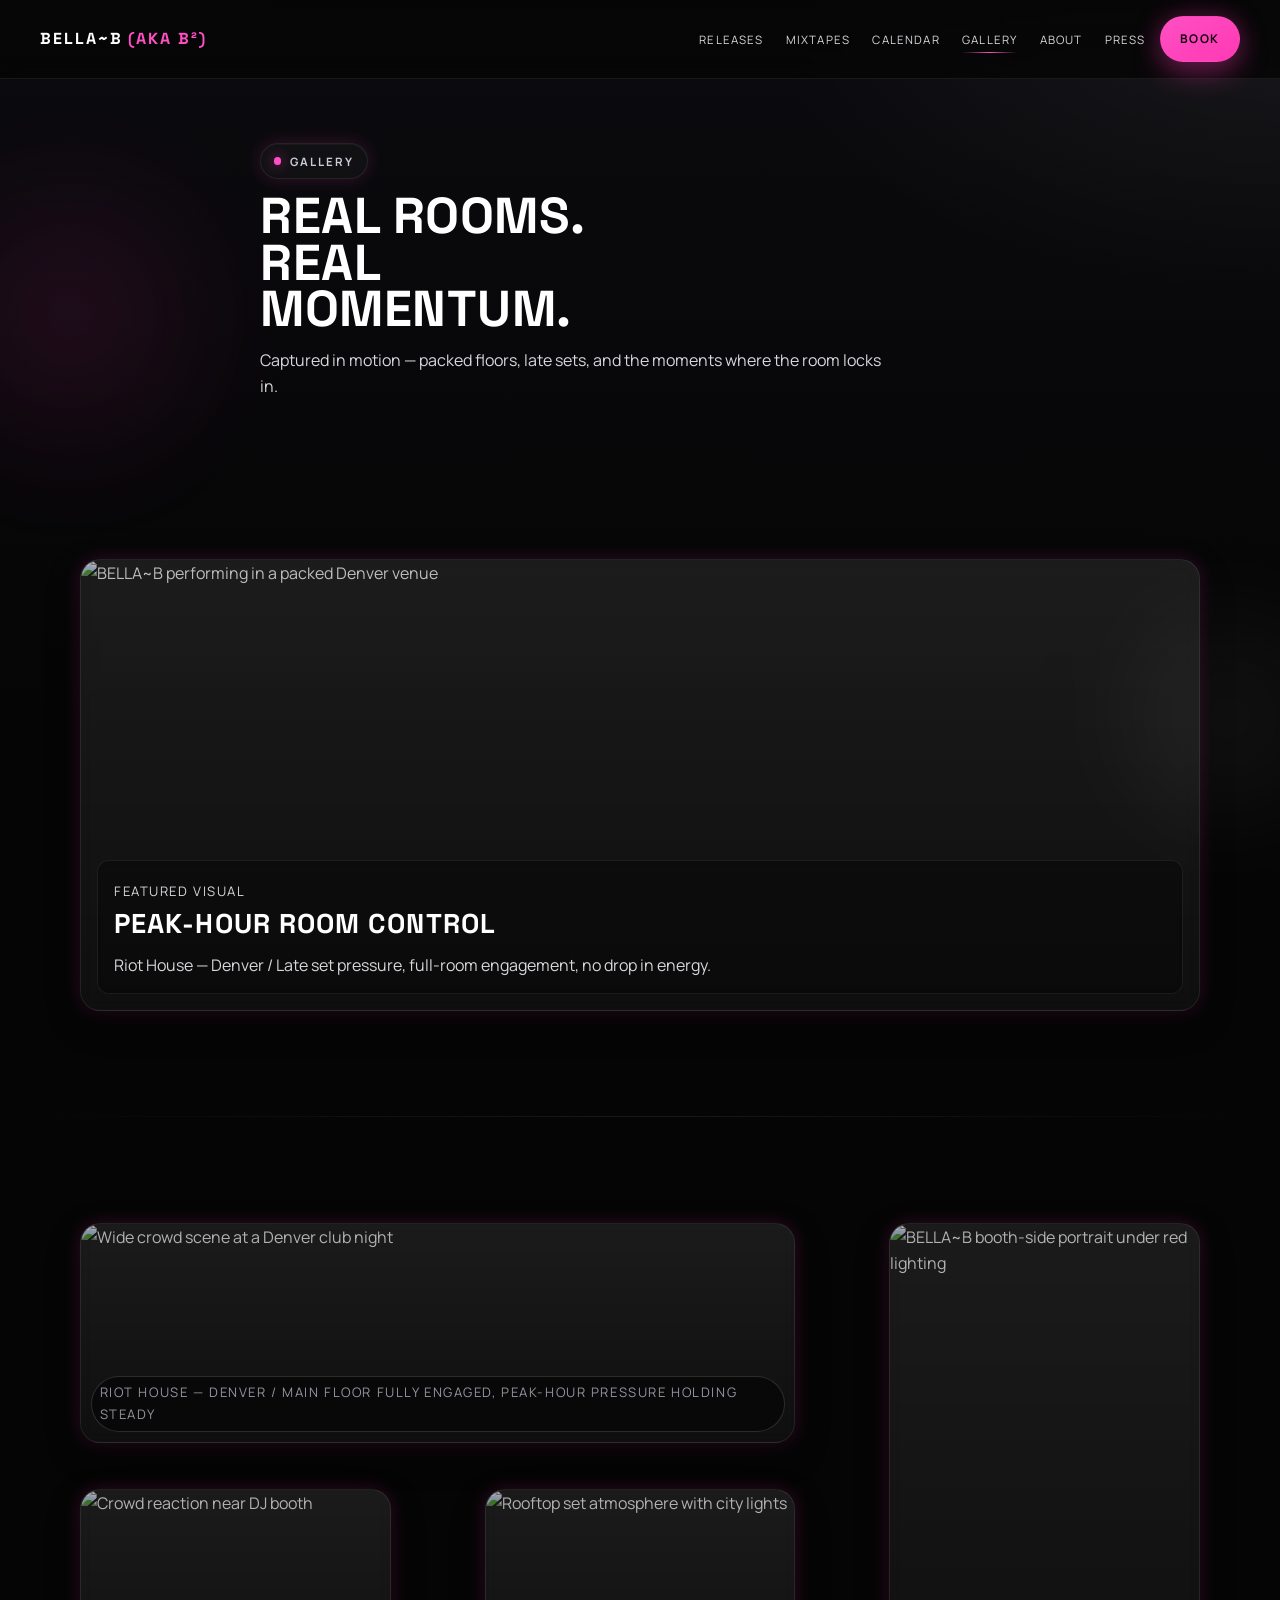
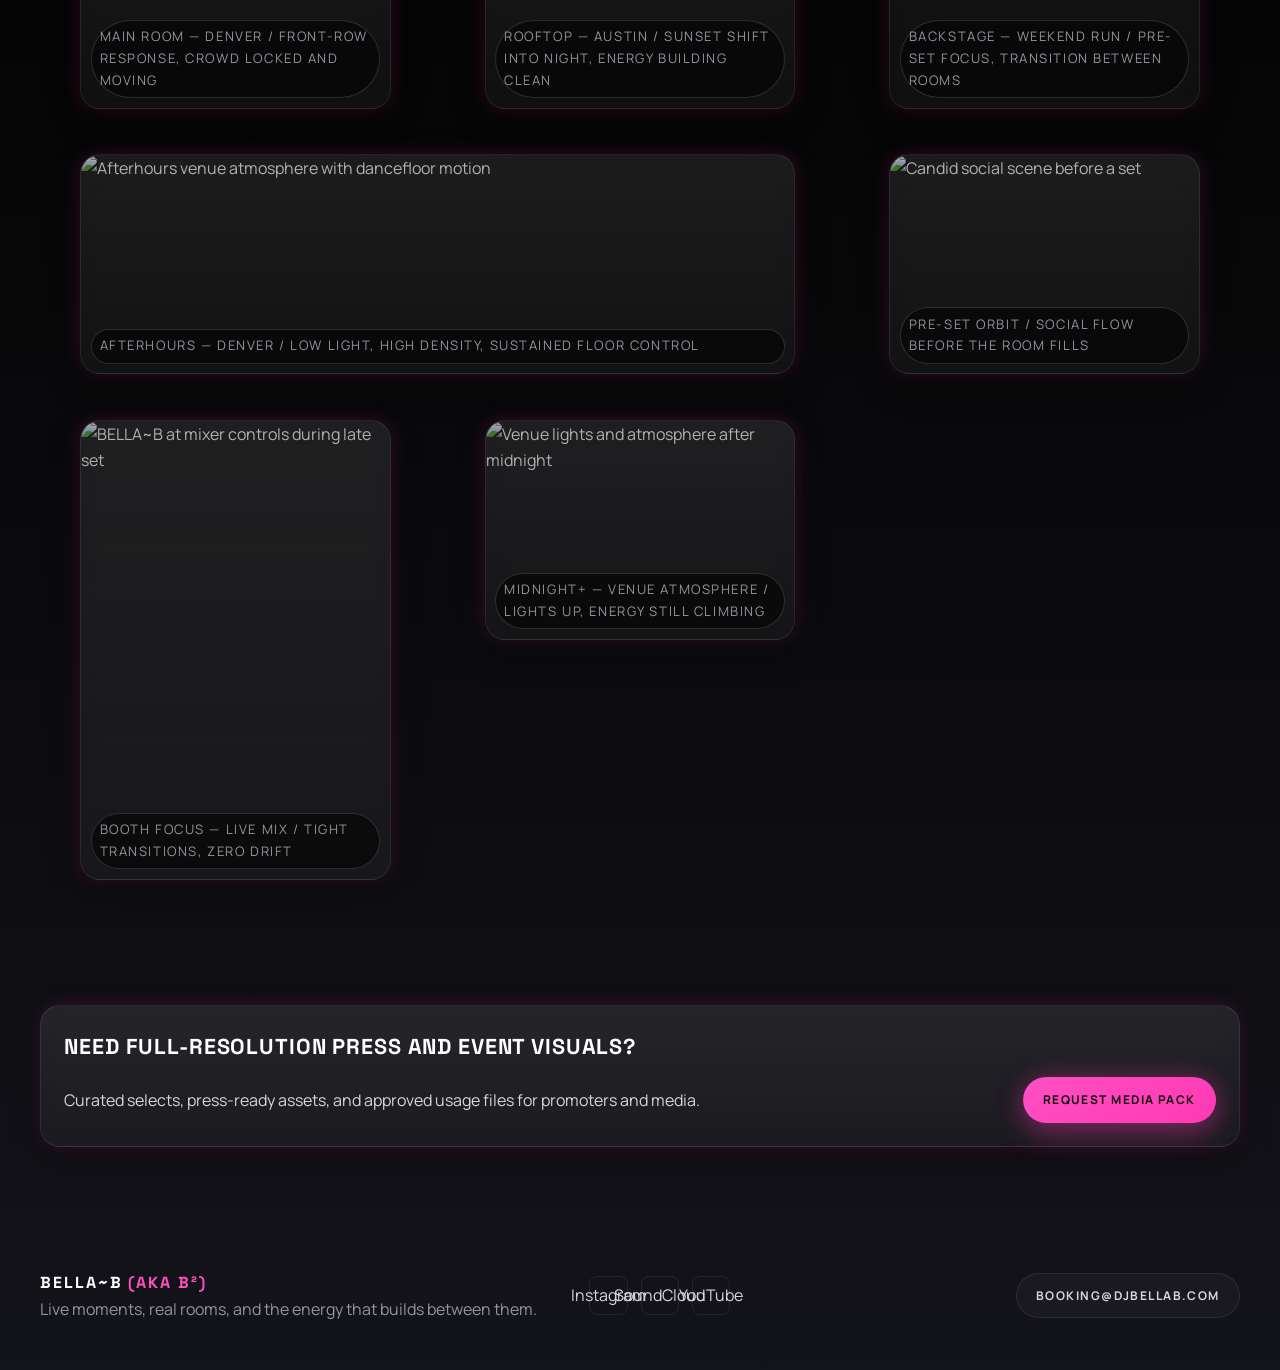
==== gallery.html @ ed2b860d "Add social media buttons to hero and footer" ====
<!DOCTYPE html>
<html lang="en">
<head>
  <meta charset="UTF-8" />
  <meta name="viewport" content="width=device-width, initial-scale=1" />
  <title>Gallery | BELLA~B</title>
  <meta name="description" content="BELLA~B live gallery and visual archive." />
  <link rel="preconnect" href="https://fonts.googleapis.com" />
  <link rel="preconnect" href="https://fonts.gstatic.com" crossorigin />
  <link
    href="https://fonts.googleapis.com/css2?family=Manrope:wght@400;500;600;700;800&family=Space+Grotesk:wght@500;700&display=swap"
    rel="stylesheet"
  />
  <link rel="stylesheet" href="styles.css" />
</head>
<body>
  <div class="site-shell">
    <header class="site-header">
      <div class="container header-inner">
        <a class="wordmark" href="index.html">Bella~B <span class="accent">(AKA B²)</span></a>
        <nav class="site-nav" aria-label="Primary">
          <a class="nav-link" href="releases.html">Releases</a>
          <a class="nav-link" href="mixtapes.html">Mixtapes</a>
          <a class="nav-link" href="index.html#calendar">Calendar</a>
          <a class="nav-link" aria-current="page" href="gallery.html">Gallery</a>
          <a class="nav-link" href="index.html#about">About</a>
          <a class="nav-link" href="press.html">Press</a>
          <a class="button button--primary" href="mailto:booking@djbellab.com">Book</a>
        </nav>
      </div>
    </header>

    <main class="gallery-main">
      <section class="page-hero gallery-hero">
        <div class="container section-header reveal">
          <span class="eyebrow">Gallery</span>
          <h1 class="display-title">Real rooms. Real momentum.</h1>
          <p class="lead">
            Captured in motion — packed floors, late sets, and the moments where the room locks in.
          </p>
        </div>
      </section>

      <section class="section gallery-feature-section">
        <div class="container">
          <figure class="gallery-feature glass-panel hover-lift">
            <img src="./assets/images/gallery/artist-image-placeholder.png" alt="BELLA~B performing in a packed Denver venue" loading="eager" />
            <figcaption>
              <p class="meta">Featured Visual</p>
              <h2>Peak-Hour Room Control</h2>
              <p>Riot House — Denver / Late set pressure, full-room engagement, no drop in energy.</p>
            </figcaption>
          </figure>
        </div>
      </section>

      <div class="divider film-divider" role="presentation"></div>

      <section class="section gallery-cinematic-section">
        <div class="container">
          <div class="cinematic-grid">
            <figure class="cinema-tile cinema-tile--wide glass-panel hover-lift">
              <img src="./assets/images/gallery/artist-image-placeholder.png" alt="Wide crowd scene at a Denver club night" loading="lazy" />
              <figcaption class="meta">Riot House — Denver / Main floor fully engaged, peak-hour pressure holding steady</figcaption>
            </figure>

            <figure class="cinema-tile cinema-tile--tall glass-panel hover-lift">
              <img src="./assets/images/gallery/artist-image-placeholder.png" alt="BELLA~B booth-side portrait under red lighting" loading="lazy" />
              <figcaption class="meta">Backstage — Weekend Run / Pre-set focus, transition between rooms</figcaption>
            </figure>

            <figure class="cinema-tile glass-panel hover-lift">
              <img src="./assets/images/gallery/artist-image-placeholder.png" alt="Crowd reaction near DJ booth" loading="lazy" />
              <figcaption class="meta">Main Room — Denver / Front-row response, crowd locked and moving</figcaption>
            </figure>

            <figure class="cinema-tile glass-panel hover-lift">
              <img src="./assets/images/gallery/artist-image-placeholder.png" alt="Rooftop set atmosphere with city lights" loading="lazy" />
              <figcaption class="meta">Rooftop — Austin / Sunset shift into night, energy building clean</figcaption>
            </figure>

            <figure class="cinema-tile cinema-tile--wide glass-panel hover-lift">
              <img src="./assets/images/gallery/artist-image-placeholder.png" alt="Afterhours venue atmosphere with dancefloor motion" loading="lazy" />
              <figcaption class="meta">Afterhours — Denver / Low light, high density, sustained floor control</figcaption>
            </figure>

            <figure class="cinema-tile glass-panel hover-lift">
              <img src="./assets/images/gallery/artist-image-placeholder.png" alt="Candid social scene before a set" loading="lazy" />
              <figcaption class="meta">Pre-Set Orbit / Social flow before the room fills</figcaption>
            </figure>

            <figure class="cinema-tile cinema-tile--tall glass-panel hover-lift">
              <img src="./assets/images/gallery/artist-image-placeholder.png" alt="BELLA~B at mixer controls during late set" loading="lazy" />
              <figcaption class="meta">Booth Focus — Live Mix / Tight transitions, zero drift</figcaption>
            </figure>

            <figure class="cinema-tile glass-panel hover-lift">
              <img src="./assets/images/gallery/artist-image-placeholder.png" alt="Venue lights and atmosphere after midnight" loading="lazy" />
              <figcaption class="meta">Midnight+ — Venue Atmosphere / Lights up, energy still climbing</figcaption>
            </figure>
          </div>
        </div>
      </section>

      <section class="section gallery-cta-wrap">
        <div class="container">
          <aside class="gallery-cta glass-panel" aria-label="Media and booking image request">
            <h2>Need Full-Resolution Press And Event Visuals?</h2>
            <p>Curated selects, press-ready assets, and approved usage files for promoters and media.</p>
            <a class="button button--primary" href="mailto:booking@djbellab.com">Request Media Pack</a>
          </aside>
        </div>
      </section>
    </main>

    <footer class="site-footer">
      <div class="container footer-grid">
        <div>
          <a class="wordmark" href="index.html">Bella~B <span class="accent">(AKA B²)</span></a>
          <p class="footer-note">Live moments, real rooms, and the energy that builds between them.</p>
        </div>
        <div class="socials">
          <a href="#">Instagram</a>
          <a href="#">SoundCloud</a>
          <a href="#">YouTube</a>
        </div>
        <a class="button button--ghost" href="mailto:booking@djbellab.com">booking@djbellab.com</a>
      </div>
    </footer>
  </div>
</body>
</html>
---- styles.css ----
:root {
  --bg-0: #050505;
  --bg-0-rgb: 5, 5, 5;
  --bg-1: #0b0b0f;
  --bg-2: #13131a;
  --surface-0: rgba(255, 255, 255, 0.03);
  --surface-1: rgba(255, 255, 255, 0.06);
  --surface-2: rgba(255, 255, 255, 0.1);
  --line-soft: rgba(255, 255, 255, 0.08);
  --line-strong: rgba(255, 255, 255, 0.16);
  --text-0: #ffffff;
  --text-1: #d7d7dc;
  --text-2: #9494a1;
  --pink: #ff39b4;
  --pink-strong: #ff4fc3;
  --pink-soft: rgba(255, 57, 180, 0.16);
  --silver: #c9ccd6;
  --shadow-soft: 0 12px 32px rgba(0, 0, 0, 0.35);
  --shadow-deep: 0 24px 80px rgba(0, 0, 0, 0.45);
  --pink-glow-soft: 0 0 18px rgba(255, 57, 180, 0.18);
  --pink-glow-medium: 0 0 28px rgba(255, 57, 180, 0.24);
  --pink-glow-strong: 0 0 44px rgba(255, 57, 180, 0.32);
  --ease-out: cubic-bezier(0.22, 1, 0.36, 1);
  --ease-smooth: cubic-bezier(0.16, 1, 0.3, 1);
  --fast: 180ms;
  --base: 260ms;
  --slow: 420ms;
  --radius-sm: 14px;
  --radius-md: 20px;
  --radius-lg: 28px;
  --container: 1200px;
}

* {
  box-sizing: border-box;
}

html,
body {
  margin: 0;
  padding: 0;
  scroll-behavior: smooth;
}

body {
  min-height: 100%;
  background:
    radial-gradient(1300px 700px at 10% -10%, rgba(255, 57, 180, 0.18), transparent 52%),
    radial-gradient(900px 520px at 100% 0%, rgba(255, 255, 255, 0.06), transparent 58%),
    linear-gradient(180deg, var(--bg-1), var(--bg-0) 24%, var(--bg-0) 55%, var(--bg-2));
  color: var(--text-0);
  font-family: "Manrope", "Inter", -apple-system, BlinkMacSystemFont, "Segoe UI", sans-serif;
  line-height: 1.65;
}

a {
  color: inherit;
}

img {
  max-width: 100%;
  display: block;
}

.site-shell {
  position: relative;
  isolation: isolate;
  overflow: clip;
}

.site-shell::before,
.site-shell::after {
  content: "";
  position: fixed;
  pointer-events: none;
  z-index: -1;
  border-radius: 50%;
  filter: blur(52px);
  opacity: 0.42;
  animation: driftGlow 14s ease-in-out infinite alternate;
}

.site-shell::before {
  width: 380px;
  height: 380px;
  top: 14%;
  left: -120px;
  background: radial-gradient(circle, rgba(255, 57, 180, 0.3), transparent 70%);
}

.site-shell::after {
  width: 320px;
  height: 320px;
  right: -110px;
  top: 62%;
  background: radial-gradient(circle, rgba(255, 255, 255, 0.18), transparent 68%);
  animation-delay: 2.8s;
}

.container {
  width: min(var(--container), calc(100% - 2.5rem));
  margin: 0 auto;
}

.divider {
  height: 1px;
  width: 100%;
  background: linear-gradient(90deg, transparent, var(--line-soft), transparent);
}

.section {
  padding: clamp(4rem, 7vw, 7rem) 0;
}

.hero-stage {
  min-height: calc(100svh - 4.9rem);
  display: grid;
  align-items: center;
  padding: clamp(2rem, 5vw, 4rem) 0;
}

.section-header {
  display: grid;
  gap: 0.9rem;
  margin-bottom: clamp(2.2rem, 3.2vw, 3.2rem);
  max-width: 760px;
}

.eyebrow {
  display: inline-flex;
  width: fit-content;
  align-items: center;
  gap: 0.55rem;
  padding: 0.45rem 0.8rem;
  border-radius: 999px;
  border: 1px solid var(--line-soft);
  background: var(--surface-0);
  color: var(--silver);
  font-size: 0.72rem;
  text-transform: uppercase;
  letter-spacing: 0.18em;
  font-weight: 700;
  box-shadow: inset 0 1px 0 rgba(255,255,255,0.03), var(--pink-glow-soft);
}

.eyebrow::before {
  content: "";
  width: 0.45rem;
  height: 0.45rem;
  border-radius: 50%;
  background: var(--pink-strong);
  box-shadow: 0 0 14px rgba(255, 57, 180, 0.72);
}

.display-title {
  margin: 0;
  font-family: "Space Grotesk", "Sora", "Avenir Next", sans-serif;
  text-transform: uppercase;
  line-height: 0.92;
  letter-spacing: 0.01em;
  font-size: clamp(2.15rem, 5.4vw, 4.9rem);
}

.section-header .display-title {
  max-width: 12ch;
}

.lead {
  margin: 0;
  color: var(--text-1);
  max-width: 63ch;
  font-size: clamp(1rem, 1.15vw, 1.08rem);
}

.meta {
  color: var(--text-2);
  font-size: 0.82rem;
  letter-spacing: 0.12em;
  text-transform: uppercase;
}

.reveal {
  animation: fadeUp 800ms var(--ease-out) both;
}

.hover-lift {
  transition: transform var(--base) var(--ease-out), box-shadow var(--base) var(--ease-out), border-color var(--base) var(--ease-out), background-color var(--base) var(--ease-out);
}

.hover-lift:hover,
.hover-lift:focus-within {
  transform: translateY(-6px);
  border-color: var(--line-strong);
  box-shadow: var(--shadow-soft), var(--pink-glow-soft);
}

.button {
  position: relative;
  overflow: hidden;
  display: inline-flex;
  align-items: center;
  justify-content: center;
  gap: 0.45rem;
  min-height: 2.75rem;
  padding: 0.75rem 1.2rem;
  border-radius: 999px;
  border: 1px solid transparent;
  text-decoration: none;
  text-transform: uppercase;
  letter-spacing: 0.12em;
  font-size: 0.75rem;
  font-weight: 700;
  transition: transform var(--base) var(--ease-out), border-color var(--base) var(--ease-out), background-color var(--base) var(--ease-out), box-shadow var(--base) var(--ease-out), color var(--base) var(--ease-out);
}

.button::after {
  content: "";
  position: absolute;
  inset: 0;
  background: linear-gradient(120deg, transparent 20%, rgba(255,255,255,0.18) 50%, transparent 80%);
  transform: translateX(-125%);
  transition: transform 560ms var(--ease-smooth);
  pointer-events: none;
}

.button:hover::after,
.button:focus-visible::after {
  transform: translateX(125%);
}

.button:hover,
.button:focus-visible {
  transform: translateY(-4px);
}

.button:focus-visible,
.nav-link:focus-visible {
  outline: 2px solid var(--pink-strong);
  box-shadow: var(--pink-glow-soft);
  outline-offset: 3px;
}

.button--primary {
  color: #12040d;
  background: linear-gradient(145deg, var(--pink-strong), var(--pink));
  box-shadow: 0 12px 30px rgba(255, 57, 180, 0.28), var(--pink-glow-medium);
}

.button--primary:hover,
.button--primary:focus-visible {
  box-shadow: 0 18px 36px rgba(255, 57, 180, 0.36), var(--pink-glow-strong);
}

.button--ghost {
  color: var(--text-1);
  border-color: var(--line-soft);
  background: var(--surface-0);
}

.button--ghost:hover,
.button--ghost:focus-visible {
  border-color: var(--line-strong);
  background: var(--surface-1);
  box-shadow: var(--pink-glow-soft);
}

.site-header {
  position: sticky;
  top: 0;
  z-index: 20;
  border-bottom: 1px solid var(--line-soft);
  background: linear-gradient(180deg, rgba(5, 5, 5, 0.92), rgba(5, 5, 5, 0.8));
  -webkit-backdrop-filter: blur(8px);
  backdrop-filter: blur(8px);
}

.header-inner {
  min-height: 4.9rem;
  display: flex;
  align-items: center;
  justify-content: space-between;
  gap: 1rem;
}

.wordmark {
  font-family: "Space Grotesk", "Sora", sans-serif;
  text-transform: uppercase;
  letter-spacing: 0.12em;
  font-weight: 700;
  text-decoration: none;
  white-space: nowrap;
}

.wordmark .accent {
  color: var(--pink-strong);
}

.site-nav {
  display: flex;
  align-items: center;
  gap: 0.4rem;
  flex-wrap: wrap;
  justify-content: flex-end;
}

.nav-link {
  position: relative;
  text-decoration: none;
  text-transform: uppercase;
  letter-spacing: 0.1em;
  font-size: 0.72rem;
  color: var(--text-1);
  padding: 0.4rem 0.5rem;
}

.nav-link::after {
  content: "";
  position: absolute;
  left: 0.5rem;
  right: 0.5rem;
  bottom: 0.15rem;
  height: 1px;
  background: linear-gradient(90deg, transparent, var(--pink-strong), transparent);
  transform: scaleX(0);
  transform-origin: center;
  transition: transform var(--base) var(--ease-out), opacity var(--base) var(--ease-out);
}

.nav-link:hover::after,
.nav-link:focus-visible::after,
.nav-link[aria-current="page"]::after {
  transform: scaleX(1);
}

.hero-grid {
  display: grid;
  gap: clamp(1.35rem, 2.8vw, 2rem);
  grid-template-columns: minmax(0, 1.2fr) minmax(0, 0.8fr);
  align-items: stretch;
}

.glass-panel {
  position: relative;
  border: 1px solid var(--line-soft);
  border-radius: var(--radius-md);
  background:
    linear-gradient(180deg, rgba(255, 255, 255, 0.06), rgba(255, 255, 255, 0.01)),
    var(--surface-0);
  -webkit-backdrop-filter: blur(8px);
  backdrop-filter: blur(8px);
  box-shadow: var(--shadow-soft), var(--pink-glow-soft);
}

.hero-copy {
  padding: clamp(1.6rem, 2.6vw, 2.2rem);
  display: grid;
  gap: 0.9rem;
  align-content: center;
}

.hero-copy > * {
  position: relative;
  z-index: 1;
}

.hero-kicker {
  margin: 0;
  color: var(--silver);
  text-transform: uppercase;
  letter-spacing: 0.18em;
  font-size: 0.73rem;
  font-weight: 700;
}

.hero-display {
  margin: 0;
  display: grid;
  gap: 0.05em;
  font-family: "Space Grotesk", "Sora", "Avenir Next", sans-serif;
  text-transform: uppercase;
  line-height: 0.88;
  letter-spacing: -0.03em;
  font-size: clamp(3.8rem, 9vw, 7.2rem);
}

.hero-display-accent {
  margin: 0;
  display: grid;
  gap: 0.05em;
  font-family: "Space Grotesk", "Sora", "Avenir Next", sans-serif;
  text-transform: uppercase;
  line-height: 0.88;
  letter-spacing: -0.03em;
  font-size: clamp(1.2rem, 3vw, 2.2rem);
}

.hero-name-main,
.hero-name-accent {
  display: block;
}

.hero-name-main {
  color: var(--text-0);
}

.hero-name-accent {
  color: var(--pink-strong);
  text-shadow: 0 0 18px rgba(255, 57, 180, 0.24), 0 0 42px rgba(255, 57, 180, 0.18);
}

.hero-descriptor {
  margin: 0;
  text-transform: uppercase;
  letter-spacing: 0.18em;
  font-size: 0.76rem;
  color: var(--silver);
}

.hero-proof {
  margin: 0;
  color: var(--text-2);
  font-size: 0.8rem;
  text-transform: uppercase;
  letter-spacing: 0.12em;
}

.hero-activity {
  margin: 0.2rem 0 0;
  padding: 0;
  list-style: none;
  display: flex;
  flex-wrap: wrap;
  gap: 0.55rem;
}

.hero-activity li {
  padding: 0.5rem 0.78rem;
  border-radius: 999px;
  border: 1px solid rgba(255,255,255,0.1);
  background: rgba(255,255,255,0.035);
  color: var(--text-1);
  text-transform: uppercase;
  letter-spacing: 0.1em;
  font-size: 0.68rem;
  box-shadow: inset 0 1px 0 rgba(255,255,255,0.04);
}

.hero-actions {
  display: flex;
  gap: 0.7rem;
  flex-wrap: wrap;
}

.hero-media {
  overflow: hidden;
  position: relative;
  min-height: 420px;
}

.hero-media::before {
  content: "";
  position: absolute;
  inset: 0;
  background:
    radial-gradient(circle at 78% 18%, rgba(255,57,180,0.24), transparent 26%),
    linear-gradient(140deg, rgba(255,255,255,0.05), transparent 38%);
  z-index: 1;
  pointer-events: none;
}

.hero-media::after {
  content: "";
  position: absolute;
  inset: auto 0 0 0;
  height: 46%;
  background: linear-gradient(180deg, transparent, rgba(5, 5, 5, 0.78));
  z-index: 1;
}

.hero-media img {
  width: 100%;
  height: 100%;
  object-fit: cover;
  transform: scale(1.01);
  transition: transform var(--slow) var(--ease-out), filter var(--slow) var(--ease-out);
}

.hero-media:hover img,
.hero-media:focus-within img {
  transform: scale(1.045);
  filter: saturate(1.02) contrast(1.05);
}

.panel-grid {
  display: grid;
  gap: 0.9rem;
  grid-template-columns: repeat(12, minmax(0, 1fr));
}

.media-card,
.release-card,
.mix-card,
.gallery-tile,
.quote-card {
  padding: 0.95rem;
  display: grid;
  gap: 0.48rem;
}

.release-media,
.mix-media {
  margin: 0;
  border-radius: 12px;
  border: 1px solid var(--line-soft);
  min-height: 128px;
  background:
    radial-gradient(120% 100% at 0% 0%, rgba(255, 57, 180, 0.22), transparent 55%),
    linear-gradient(135deg, rgba(255, 255, 255, 0.12), rgba(255, 255, 255, 0.02));
}

.mix-media {
  min-height: 140px;
}

.release-meta,
.mix-meta {
  margin: 0;
  color: var(--text-2);
  font-size: 0.78rem;
  letter-spacing: 0.08em;
  text-transform: uppercase;
}

.card-cta {
  width: fit-content;
  text-transform: uppercase;
  letter-spacing: 0.09em;
  font-size: 0.72rem;
  text-decoration: none;
  color: var(--silver);
  border-bottom: 1px solid var(--line-soft);
  padding-bottom: 0.16rem;
  transition: color var(--base) var(--ease-out), border-color var(--base) var(--ease-out), text-shadow var(--base) var(--ease-out);
}

.card-cta:hover,
.card-cta:focus-visible {
  color: var(--text-0);
  border-color: var(--pink-strong);
  text-shadow: var(--pink-glow-soft);
}

.media-card h3,
.release-card h3,
.mix-card h3,
.quote-card h3 {
  margin: 0;
  font-family: "Space Grotesk", "Sora", sans-serif;
  text-transform: uppercase;
  letter-spacing: 0.04em;
  font-size: 1rem;
}

.media-card p,
.release-card p,
.mix-card p,
.quote-card p {
  margin: 0;
  color: var(--text-1);
}

.media-card,
.mix-card,
.release-card,
.quote-card {
  border: 1px solid var(--line-soft);
  border-radius: var(--radius-sm);
  background: var(--surface-0);
}

.release-card {
  grid-column: span 4;
}

.mix-card {
  grid-column: span 6;
}

.media-card {
  grid-column: span 6;
}

.quote-card {
  grid-column: span 12;
  border-color: rgba(255, 57, 180, 0.28);
  background: linear-gradient(160deg, rgba(255, 57, 180, 0.12), rgba(255, 255, 255, 0.03));
}

.event-row {
  list-style: none;
  margin: 0;
  padding: 0;
  display: grid;
  gap: 0.8rem;
}

.event-row li {
  display: grid;
  grid-template-columns: 8ch 1fr auto auto;
  gap: 0.8rem;
  align-items: center;
  padding: 0.85rem 1rem;
  border-radius: 12px;
  border: 1px solid var(--line-soft);
  background: var(--surface-0);
  transition: border-color var(--base) var(--ease-out), background-color var(--base) var(--ease-out), transform var(--base) var(--ease-out), box-shadow var(--base) var(--ease-out);
}

.event-row li:hover {
  transform: translateY(-4px);
  border-color: var(--line-strong);
  background: var(--surface-1);
  box-shadow: var(--pink-glow-soft);
}

.event-row time {
  color: var(--silver);
  letter-spacing: 0.08em;
  text-transform: uppercase;
  font-size: 0.73rem;
}

.event-row strong {
  font-size: 0.97rem;
}

.event-main {
  display: grid;
  gap: 0.2rem;
}

.event-row span {
  color: var(--text-2);
  font-size: 0.84rem;
  text-transform: uppercase;
  letter-spacing: 0.06em;
}

.event-city {
  color: var(--silver);
}

.event-link {
  justify-self: end;
  font-size: 0.72rem;
  letter-spacing: 0.08em;
  text-transform: uppercase;
  text-decoration: none;
  color: var(--text-1);
  border: 1px solid var(--line-soft);
  border-radius: 999px;
  padding: 0.3rem 0.58rem;
  transition: border-color var(--base) var(--ease-out), background-color var(--base) var(--ease-out), transform var(--base) var(--ease-out), box-shadow var(--base) var(--ease-out);
}

.event-link:hover,
.event-link:focus-visible {
  border-color: var(--line-strong);
  background: var(--surface-1);
  box-shadow: var(--pink-glow-soft);
  transform: translateY(-2px);
}

.gallery-grid {
  display: grid;
  gap: 0.9rem;
  grid-template-columns: repeat(12, minmax(0, 1fr));
}

.gallery-tile {
  position: relative;
  min-height: 190px;
  overflow: hidden;
  grid-column: span 4;
}

.gallery-strip .gallery-tile:nth-child(1) {
  grid-column: span 6;
}

.gallery-strip .gallery-tile:nth-child(2),
.gallery-strip .gallery-tile:nth-child(3),
.gallery-strip .gallery-tile:nth-child(4) {
  grid-column: span 3;
}

.gallery-strip .gallery-tile:nth-child(5) {
  grid-column: span 6;
}

.gallery-tile img {
  width: 100%;
  height: 100%;
  object-fit: cover;
  filter: saturate(0.9) contrast(1.03);
  transition: transform var(--slow) var(--ease-out), filter var(--slow) var(--ease-out);
}

.gallery-tile:hover img {
  transform: scale(1.045);
  filter: saturate(1.02) contrast(1.05);
  filter: saturate(1) contrast(1.08);
}

.gallery-tile .meta {
  position: absolute;
  bottom: 0.6rem;
  left: 0.6rem;
  padding: 0.35rem 0.5rem;
  border-radius: 999px;
  border: 1px solid var(--line-soft);
  background: rgba(5, 5, 5, 0.65);
  color: var(--text-1);
}

.site-footer {
  padding: 2rem 0 3rem;
}

.about-preview {
  padding: clamp(1.2rem, 2.8vw, 2rem);
  border-radius: var(--radius-md);
}

.about-preview p {
  margin: 0;
  color: var(--text-1);
  max-width: 74ch;
}

.footer-grid {
  display: grid;
  gap: 1rem;
  grid-template-columns: 1.3fr 1fr auto;
  align-items: center;
}

.footer-note {
  margin: 0;
  color: var(--text-2);
}

.socials {
  display: flex;
  flex-wrap: wrap;
  gap: 0.8rem;
  align-items: center;
}

.socials a {
  display: inline-flex;
  align-items: center;
  justify-content: center;
  width: 2.4rem;
  height: 2.4rem;
  border-radius: 8px;
  border: 1px solid var(--line-soft);
  text-decoration: none;
  color: var(--text-1);
  transition: border-color var(--base) var(--ease-out), background-color var(--base) var(--ease-out), transform var(--base) var(--ease-out), box-shadow var(--base) var(--ease-out);
}

.socials a:hover,
.socials a:focus-visible {
  border-color: var(--line-strong);
  background: var(--surface-1);
  box-shadow: var(--pink-glow-soft);
  transform: translateY(-3px);
}

.social-icon {
  width: 1.2rem;
  height: 1.2rem;
}

.hero-socials {
  display: flex;
  gap: 0.6rem;
  margin-top: 1.2rem;
}

.hero-socials a {
  display: inline-flex;
  align-items: center;
  justify-content: center;
  width: 2.8rem;
  height: 2.8rem;
  border-radius: 10px;
  border: 1px solid var(--line-soft);
  text-decoration: none;
  color: var(--text-0);
  transition: border-color var(--base) var(--ease-out), background-color var(--base) var(--ease-out), transform var(--base) var(--ease-out), box-shadow var(--base) var(--ease-out);
}

.hero-socials a:hover,
.hero-socials a:focus-visible {
  border-color: var(--pink);
  background: var(--surface-2);
  box-shadow: var(--pink-glow-soft);
  transform: translateY(-3px);
}

.hero-socials .social-icon {
  width: 1.3rem;
  height: 1.3rem;
}

.page-hero {
  padding: clamp(2.8rem, 5vw, 4.3rem) 0 1.3rem;
}

.page-hero .display-title {
  font-size: clamp(1.9rem, 4vw, 3.15rem);
}

.releases-main .page-hero {
  padding-bottom: 0.8rem;
}

.release-spotlight {
  display: grid;
  grid-template-columns: minmax(0, 0.9fr) minmax(0, 1.1fr);
  gap: 1.2rem;
  padding: clamp(1rem, 2.3vw, 1.4rem);
  align-items: start;
}

.spotlight-art {
  margin: 0;
  border-radius: 14px;
  aspect-ratio: 1 / 1;
  width: 100%;
  max-width: 520px;
  overflow: hidden;
  border: 1px solid var(--line-soft);
  background:
    radial-gradient(120% 95% at 6% 0%, rgba(255, 57, 180, 0.25), transparent 60%),
    linear-gradient(145deg, rgba(255, 255, 255, 0.14), rgba(255, 255, 255, 0.02));
  transition: transform 380ms ease, border-color 240ms ease, box-shadow 240ms ease;
}

.spotlight-art img {
  width: 100%;
  height: 100%;
  object-fit: cover;
  filter: brightness(0.88) contrast(1.05);
}

.release-spotlight:hover .spotlight-art,
.release-spotlight:focus-within .spotlight-art {
  transform: scale(1.02);
  border-color: var(--line-strong);
  box-shadow: var(--shadow-soft), var(--pink-glow-soft);
}

.spotlight-copy {
  display: grid;
  gap: 0.9rem;
  align-content: center;
}

.spotlight-copy .display-title {
  font-size: clamp(1.85rem, 4vw, 3rem);
}

.spotlight-status {
  margin: 0;
  color: var(--silver);
  text-transform: uppercase;
  letter-spacing: 0.11em;
  font-size: 0.78rem;
}

.spotlight-meta {
  margin: 0;
  padding: 0;
  display: grid;
  grid-template-columns: repeat(2, minmax(0, 1fr));
  gap: 0.55rem;
}

.spotlight-meta div {
  padding: 0.5rem 0.6rem;
  border-radius: 10px;
  border: 1px solid var(--line-soft);
  background: var(--surface-0);
}

.spotlight-meta dt {
  color: var(--text-2);
  text-transform: uppercase;
  letter-spacing: 0.09em;
  font-size: 0.68rem;
}

.spotlight-meta dd {
  margin: 0.2rem 0 0;
  color: var(--text-1);
  font-size: 0.88rem;
}

.spotlight-actions {
  display: flex;
  flex-wrap: wrap;
  gap: 0.55rem;
}

.release-index-grid {
  display: grid;
  grid-template-columns: repeat(3, minmax(0, 1fr));
  gap: 1rem;
}

.release-index-card {
  border: 1px solid var(--line-soft);
  border-radius: var(--radius-sm);
  background: var(--surface-0);
  padding: 1rem;
  display: grid;
  gap: 0.5rem;
  transition: transform 240ms ease, box-shadow 240ms ease, border-color 240ms ease;
}

.release-index-card:hover,
.release-index-card:focus-within {
  transform: translateY(-6px);
  border-color: var(--line-strong);
  box-shadow: var(--shadow-soft), var(--pink-glow-soft);
}

.release-index-art {
  margin: 0;
  aspect-ratio: 1 / 1;
  overflow: hidden;
  border-radius: 12px;
  border: 1px solid var(--line-soft);
  background:
    radial-gradient(115% 95% at 0% 0%, rgba(255, 57, 180, 0.2), transparent 58%),
    linear-gradient(145deg, rgba(255, 255, 255, 0.14), rgba(255, 255, 255, 0.03));
  transition: transform 380ms ease, filter 320ms ease;
}

.release-index-art img {
  width: 100%;
  height: 100%;
  object-fit: cover;
}

.release-index-card:hover .release-index-art,
.release-index-card:focus-within .release-index-art {
  transform: scale(1.045);
  filter: saturate(1.02) contrast(1.05);
  filter: contrast(1.08);
}

.release-index-card h3 {
  margin: 0;
  font-family: "Space Grotesk", "Sora", sans-serif;
  font-size: 1.08rem;
  text-transform: uppercase;
  letter-spacing: 0.04em;
}

.release-index-data {
  margin: 0;
  color: var(--text-2);
  text-transform: uppercase;
  letter-spacing: 0.07em;
  font-size: 0.74rem;
}

.release-cta-band-wrap {
  padding-top: 1.2rem;
}

.release-cta-band {
  padding: clamp(1rem, 2.5vw, 1.5rem);
  display: flex;
  gap: 0.8rem;
  align-items: center;
  justify-content: space-between;
  flex-wrap: wrap;
}

.release-cta-band h2 {
  margin: 0;
  font-family: "Space Grotesk", "Sora", sans-serif;
  text-transform: uppercase;
  letter-spacing: 0.04em;
  font-size: clamp(1rem, 2.1vw, 1.35rem);
}

.release-cta-band p {
  margin: 0;
  color: var(--text-1);
}

.mixtapes-main .page-hero {
  padding-bottom: 0.8rem;
}

.mixtape-spotlight {
  display: grid;
  grid-template-columns: minmax(0, 1.05fr) minmax(0, 0.95fr);
  gap: 1.15rem;
  padding: clamp(1rem, 2.2vw, 1.35rem);
}

.mixtape-spotlight-art {
  margin: 0;
  min-height: 360px;
  border-radius: 14px;
  border: 1px solid var(--line-soft);
  background:
    radial-gradient(115% 90% at 8% 0%, rgba(255, 57, 180, 0.24), transparent 64%),
    linear-gradient(150deg, rgba(255, 255, 255, 0.14), rgba(255, 255, 255, 0.02));
  transition: transform 380ms ease, box-shadow 240ms ease, border-color 240ms ease;
}

.mixtape-spotlight:hover .mixtape-spotlight-art,
.mixtape-spotlight:focus-within .mixtape-spotlight-art {
  transform: scale(1.02);
  border-color: var(--line-strong);
  box-shadow: var(--shadow-soft), var(--pink-glow-soft);
}

.mixtape-spotlight-copy {
  display: grid;
  gap: 0.85rem;
  align-content: center;
}

.mixtape-spotlight-copy .display-title {
  font-size: clamp(1.75rem, 3.7vw, 2.85rem);
}

.mix-status {
  margin: 0;
  color: var(--silver);
  text-transform: uppercase;
  letter-spacing: 0.1em;
  font-size: 0.75rem;
}

.mix-meta-grid {
  margin: 0;
  padding: 0;
  display: grid;
  grid-template-columns: repeat(2, minmax(0, 1fr));
  gap: 0.5rem;
}

.mix-meta-grid div {
  padding: 0.48rem 0.56rem;
  border-radius: 10px;
  border: 1px solid var(--line-soft);
  background: var(--surface-0);
}

.mix-meta-grid dt {
  color: var(--text-2);
  text-transform: uppercase;
  letter-spacing: 0.09em;
  font-size: 0.66rem;
}

.mix-meta-grid dd {
  margin: 0.2rem 0 0;
  color: var(--text-1);
  font-size: 0.86rem;
}

.mix-spotlight-actions {
  display: flex;
  flex-wrap: wrap;
  gap: 0.55rem;
}

.waveform-divider {
  position: relative;
  overflow: hidden;
}

.waveform-divider::after {
  content: "";
  position: absolute;
  inset: 0;
  background: repeating-linear-gradient(
    90deg,
    transparent,
    transparent 16px,
    rgba(255, 57, 180, 0.2) 16px,
    rgba(255, 57, 180, 0.2) 18px,
    transparent 18px,
    transparent 26px
  );
  opacity: 0.22;
}

.mixtape-grid {
  display: grid;
  grid-template-columns: repeat(2, minmax(0, 1fr));
  gap: 1rem;
}

.mixtape-item {
  border: 1px solid var(--line-soft);
  border-radius: var(--radius-sm);
  background: linear-gradient(180deg, rgba(255, 255, 255, 0.05), rgba(255, 255, 255, 0.01));
  padding: 0.82rem;
  display: grid;
  grid-template-columns: minmax(0, 0.42fr) minmax(0, 0.58fr);
  gap: 0.75rem;
  align-items: stretch;
}

.mixtape-thumb {
  margin: 0;
  border-radius: 11px;
  min-height: 160px;
  border: 1px solid var(--line-soft);
  background:
    radial-gradient(110% 95% at 0% 0%, rgba(255, 57, 180, 0.2), transparent 60%),
    linear-gradient(145deg, rgba(255, 255, 255, 0.12), rgba(255, 255, 255, 0.02));
  transition: transform 340ms ease, filter 320ms ease;
}

.mixtape-item:hover .mixtape-thumb,
.mixtape-item:focus-within .mixtape-thumb {
  transform: scale(1.045);
  filter: saturate(1.02) contrast(1.05);
  filter: contrast(1.08);
}

.mixtape-item-copy {
  display: grid;
  align-content: center;
  gap: 0.44rem;
}

.mixtape-item-copy h3 {
  margin: 0;
  font-family: "Space Grotesk", "Sora", sans-serif;
  text-transform: uppercase;
  letter-spacing: 0.04em;
  font-size: 1rem;
}

.mixtape-item-copy p {
  margin: 0;
  color: var(--text-1);
}

.mix-line {
  color: var(--text-2);
  text-transform: uppercase;
  letter-spacing: 0.08em;
  font-size: 0.73rem;
}

.mixtape-cta-wrap {
  padding-top: 1.2rem;
}

.mixtape-cta {
  padding: clamp(1rem, 2.4vw, 1.4rem);
  display: flex;
  align-items: center;
  justify-content: space-between;
  flex-wrap: wrap;
  gap: 0.8rem;
}

.mixtape-cta h2 {
  margin: 0;
  font-family: "Space Grotesk", "Sora", sans-serif;
  text-transform: uppercase;
  letter-spacing: 0.04em;
  font-size: clamp(1rem, 2.1vw, 1.35rem);
}

.mixtape-cta p {
  margin: 0;
  color: var(--text-1);
}

.gallery-main .page-hero {
  padding-bottom: 0.8rem;
}

.gallery-feature {
  position: relative;
  overflow: hidden;
  min-height: 450px;
}

.gallery-feature img {
  width: 100%;
  height: 100%;
  min-height: 450px;
  object-fit: cover;
  filter: brightness(0.72) contrast(1.08) saturate(0.92);
  transition: transform 420ms ease, filter 320ms ease;
}

.gallery-feature:hover img,
.gallery-feature:focus-within img {
  transform: scale(1.045);
  filter: saturate(1.02) contrast(1.05);
  filter: brightness(0.82) contrast(1.1) saturate(0.98);
}

.gallery-feature figcaption {
  position: absolute;
  inset: auto 1rem 1rem 1rem;
  padding: 0.9rem 1rem;
  border-radius: 12px;
  border: 1px solid var(--line-soft);
  background: rgba(5, 5, 5, 0.68);
  -webkit-backdrop-filter: blur(4px);
  backdrop-filter: blur(4px);
}

.gallery-feature h2 {
  margin: 0;
  font-family: "Space Grotesk", "Sora", sans-serif;
  text-transform: uppercase;
  letter-spacing: 0.04em;
  font-size: clamp(1.1rem, 2.5vw, 1.7rem);
}

.gallery-feature p {
  margin: 0.3rem 0 0;
  color: var(--text-1);
}

.film-divider {
  position: relative;
  overflow: hidden;
}

.film-divider::after {
  content: "";
  position: absolute;
  inset: 0;
  background: repeating-linear-gradient(
    90deg,
    transparent,
    transparent 12px,
    rgba(255, 255, 255, 0.08) 12px,
    rgba(255, 255, 255, 0.08) 14px,
    transparent 14px,
    transparent 22px
  );
  opacity: 0.18;
}

.cinematic-grid {
  display: grid;
  grid-template-columns: repeat(12, minmax(0, 1fr));
  gap: 0.85rem;
  grid-auto-flow: dense;
}

.cinema-tile {
  position: relative;
  min-height: 220px;
  overflow: hidden;
  grid-column: span 4;
  border: 1px solid var(--line-soft);
}

.cinema-tile--wide {
  grid-column: span 8;
}

.cinema-tile--tall {
  grid-row: span 2;
  min-height: 460px;
}

.cinema-tile img {
  width: 100%;
  height: 100%;
  object-fit: cover;
  filter: brightness(0.68) contrast(1.08) saturate(0.9);
  transition: transform 360ms ease, filter 280ms ease;
}

.cinema-tile figcaption {
  position: absolute;
  left: 0.6rem;
  right: 0.6rem;
  bottom: 0.6rem;
  padding: 0.35rem 0.5rem;
  border-radius: 999px;
  border: 1px solid rgba(255, 255, 255, 0.14);
  background: rgba(5, 5, 5, 0.66);
  color: var(--text-2);
  transition: color 240ms ease, border-color 240ms ease, background-color 240ms ease;
}

.cinema-tile:hover img,
.cinema-tile:focus-within img {
  transform: scale(1.045);
  filter: saturate(1.02) contrast(1.05);
  filter: brightness(0.83) contrast(1.12) saturate(1);
}

.cinema-tile:hover figcaption,
.cinema-tile:focus-within figcaption {
  color: var(--text-1);
  border-color: var(--line-strong);
  background: rgba(5, 5, 5, 0.8);
}

.gallery-cta-wrap {
  padding-top: 1.2rem;
}

.gallery-cta {
  padding: clamp(1rem, 2.4vw, 1.45rem);
  display: flex;
  gap: 0.8rem;
  justify-content: space-between;
  align-items: center;
  flex-wrap: wrap;
}

.gallery-cta h2 {
  margin: 0;
  font-family: "Space Grotesk", "Sora", sans-serif;
  text-transform: uppercase;
  letter-spacing: 0.04em;
  font-size: clamp(1rem, 2.1vw, 1.35rem);
}

.gallery-cta p {
  margin: 0;
  color: var(--text-1);
}

.press-main .page-hero {
  padding-bottom: 0.8rem;
}

.press-highlight-grid {
  display: grid;
  grid-template-columns: repeat(2, minmax(0, 1fr));
  gap: 0.9rem;
}

.press-highlight-card {
  border: 1px solid var(--line-soft);
  border-radius: var(--radius-sm);
  background: linear-gradient(180deg, rgba(255, 255, 255, 0.045), rgba(255, 255, 255, 0.012));
  padding: 1rem;
  display: grid;
  gap: 0.45rem;
}

.press-highlight-card h3 {
  margin: 0;
  font-family: "Space Grotesk", "Sora", sans-serif;
  font-size: 1.02rem;
  text-transform: uppercase;
  letter-spacing: 0.04em;
}

.press-highlight-card p {
  margin: 0;
  color: var(--text-1);
}

.press-note-grid {
  display: grid;
  grid-template-columns: repeat(3, minmax(0, 1fr));
  gap: 0.9rem;
}

.scene-note {
  border: 1px solid rgba(255, 255, 255, 0.1);
  border-radius: var(--radius-sm);
  background: linear-gradient(155deg, rgba(255, 57, 180, 0.08), rgba(255, 255, 255, 0.025));
  padding: 1rem;
  display: grid;
  gap: 0.52rem;
}

.scene-note h3 {
  margin: 0;
  font-family: "Space Grotesk", "Sora", sans-serif;
  font-size: 1rem;
  line-height: 1.34;
  letter-spacing: 0.02em;
}

.press-reference {
  padding: clamp(1rem, 2.5vw, 1.45rem);
  display: grid;
  gap: 0.9rem;
}

.press-reference-head {
  display: grid;
  gap: 0.6rem;
}

.press-reference-head .display-title {
  font-size: clamp(1.6rem, 3.5vw, 2.35rem);
}

.press-reference-body {
  display: grid;
  gap: 0.8rem;
}

.press-reference-body p {
  margin: 0;
  color: var(--text-1);
  max-width: 78ch;
}

.press-reference-meta {
  margin: 0;
  padding: 0;
  display: grid;
  grid-template-columns: repeat(2, minmax(0, 1fr));
  gap: 0.52rem;
}

.press-reference-meta div {
  padding: 0.52rem 0.6rem;
  border-radius: 10px;
  border: 1px solid var(--line-soft);
  background: var(--surface-0);
}

.press-reference-meta dt {
  color: var(--text-2);
  text-transform: uppercase;
  letter-spacing: 0.09em;
  font-size: 0.67rem;
}

.press-reference-meta dd {
  margin: 0.2rem 0 0;
  color: var(--text-1);
  font-size: 0.86rem;
}

.press-reference-meta a {
  text-decoration: none;
  border-bottom: 1px solid var(--line-soft);
  transition: border-color 220ms ease, color 220ms ease;
}

.press-reference-meta a:hover,
.press-reference-meta a:focus-visible {
  color: var(--text-0);
  border-color: var(--pink-strong);
  text-shadow: var(--pink-glow-soft);
}

@keyframes fadeUp {
  from {
    opacity: 0;
    transform: translateY(22px);
  }
  to {
    opacity: 1;
    transform: translateY(0);
  }
}

@keyframes driftGlow {
  from {
    transform: translate3d(0, 0, 0);
  }
  to {
    transform: translate3d(16px, -22px, 0);
  }
}

@media (max-width: 1024px) {
  .hero-grid {
    grid-template-columns: 1fr;
  }

  .hero-media {
    min-height: 340px;
  }

  .release-spotlight {
    grid-template-columns: 1fr;
  }

  .spotlight-art {
    max-width: 100%;
  }

  .mixtape-spotlight {
    grid-template-columns: 1fr;
  }

  .press-note-grid {
    grid-template-columns: 1fr;
  }

  .cinema-tile,
  .cinema-tile--wide {
    grid-column: span 6;
  }

  .cinema-tile--tall {
    grid-row: span 1;
    min-height: 300px;
  }

  .release-index-grid {
    grid-template-columns: repeat(2, minmax(0, 1fr));
  }

  .press-highlight-grid {
    grid-template-columns: 1fr;
  }

  .mixtape-grid {
    grid-template-columns: 1fr;
  }

  .hero-stage {
    min-height: 0;
  }

  .release-card,
  .mix-card,
  .media-card {
    grid-column: span 6;
  }

  .gallery-tile {
    grid-column: span 6;
  }

  .gallery-strip .gallery-tile:nth-child(1),
  .gallery-strip .gallery-tile:nth-child(2),
  .gallery-strip .gallery-tile:nth-child(3),
  .gallery-strip .gallery-tile:nth-child(4),
  .gallery-strip .gallery-tile:nth-child(5) {
    grid-column: span 6;
  }

  .footer-grid {
    grid-template-columns: 1fr;
    justify-items: start;
  }
}

@media (max-width: 760px) {
  .container {
    width: min(var(--container), calc(100% - 1.35rem));
  }

  .spotlight-meta {
    grid-template-columns: 1fr;
  }

  .mix-meta-grid {
    grid-template-columns: 1fr;
  }

  .release-index-grid {
    grid-template-columns: 1fr;
  }

  .press-reference-meta {
    grid-template-columns: 1fr;
  }

  .mixtape-item {
    grid-template-columns: 1fr;
  }

  .gallery-feature,
  .gallery-feature img {
    min-height: 320px;
  }

  .cinema-tile,
  .cinema-tile--wide,
  .cinema-tile--tall {
    grid-column: span 12;
    min-height: 240px;
  }

  .header-inner {
    padding: 0.75rem 0;
    min-height: unset;
    flex-wrap: wrap;
  }

  .site-nav {
    justify-content: flex-start;
  }

  .release-card,
  .mix-card,
  .media-card,
  .gallery-tile {
    grid-column: span 12;
  }

  .gallery-strip .gallery-tile:nth-child(1),
  .gallery-strip .gallery-tile:nth-child(2),
  .gallery-strip .gallery-tile:nth-child(3),
  .gallery-strip .gallery-tile:nth-child(4),
  .gallery-strip .gallery-tile:nth-child(5) {
    grid-column: span 12;
  }

  .event-row li {
    grid-template-columns: 1fr;
    gap: 0.3rem;
  }
}

@media (max-width: 760px) {
  .hero-copy {
    gap: 0.8rem;
  }

  .hero-display {
    font-size: clamp(3rem, 17vw, 4.8rem);
  }

  .hero-activity {
    gap: 0.45rem;
  }

  .hero-activity li {
    font-size: 0.65rem;
    padding: 0.46rem 0.68rem;
  }
}
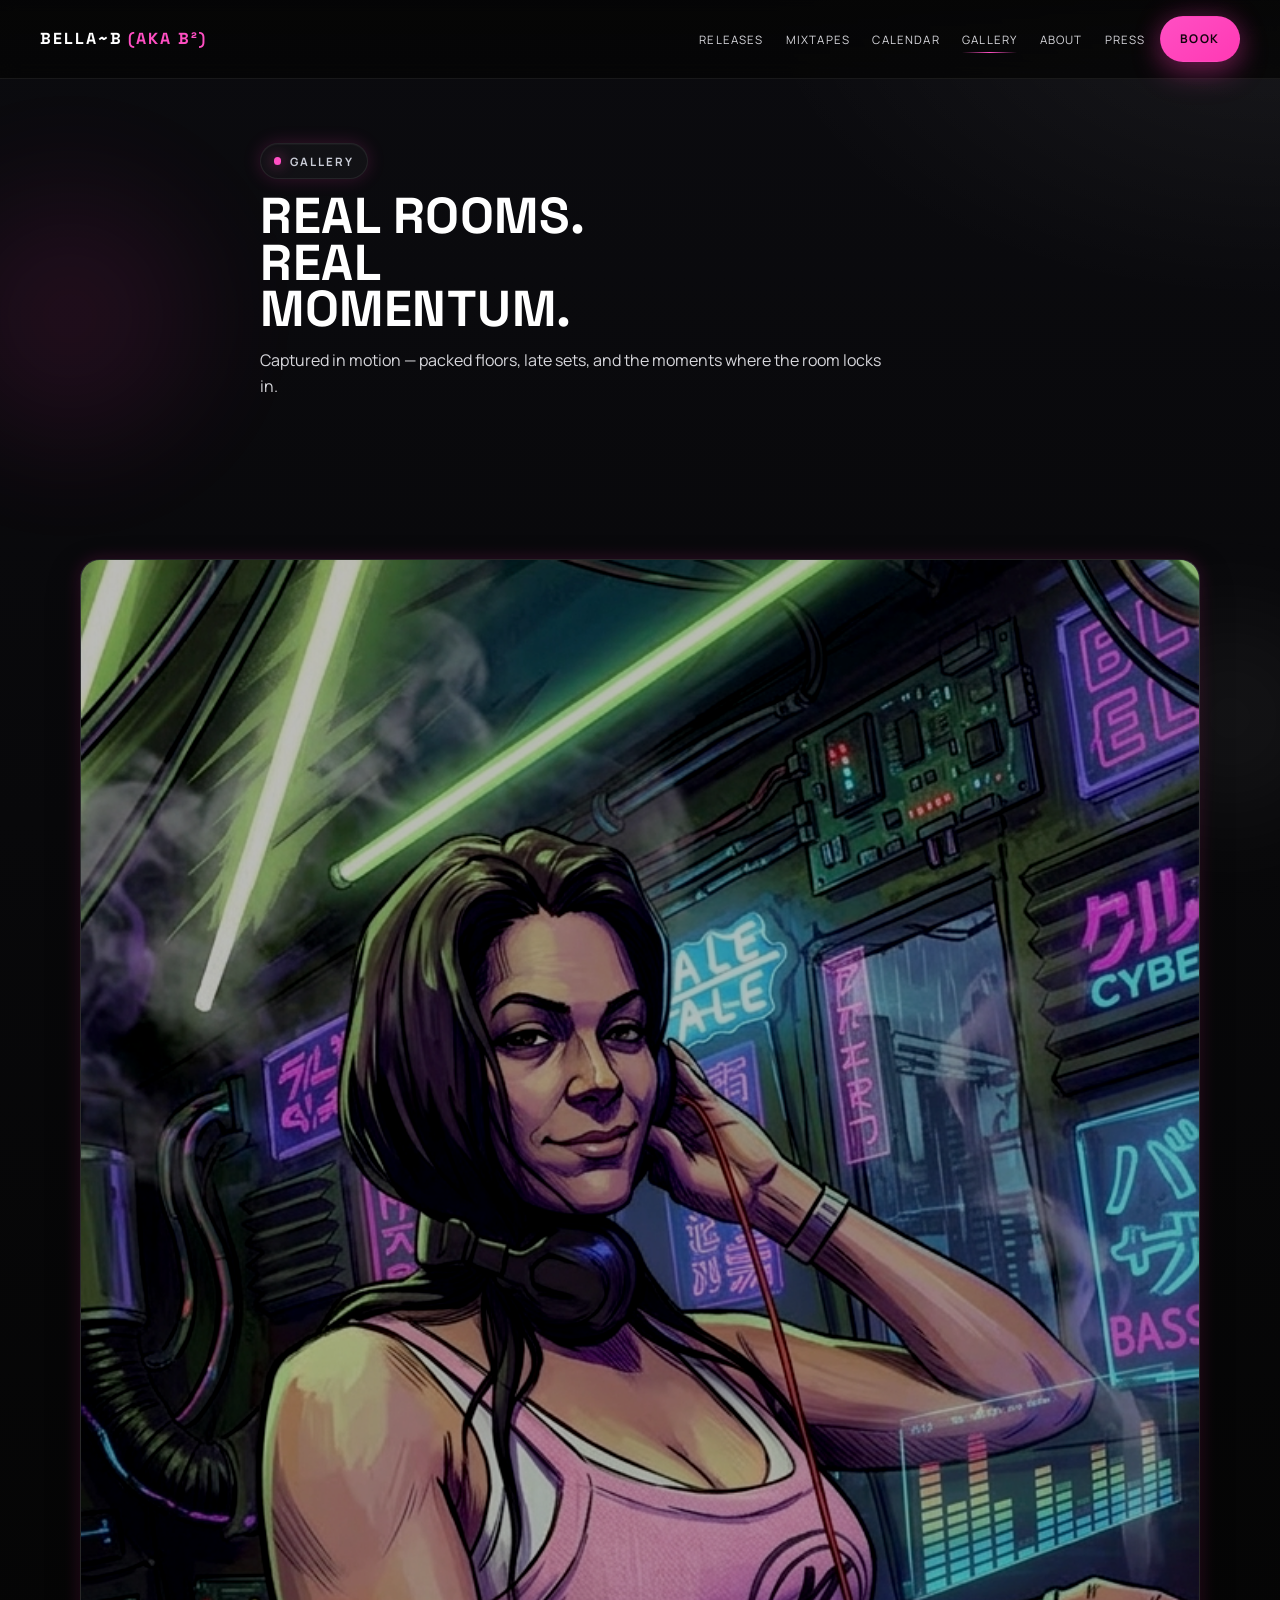
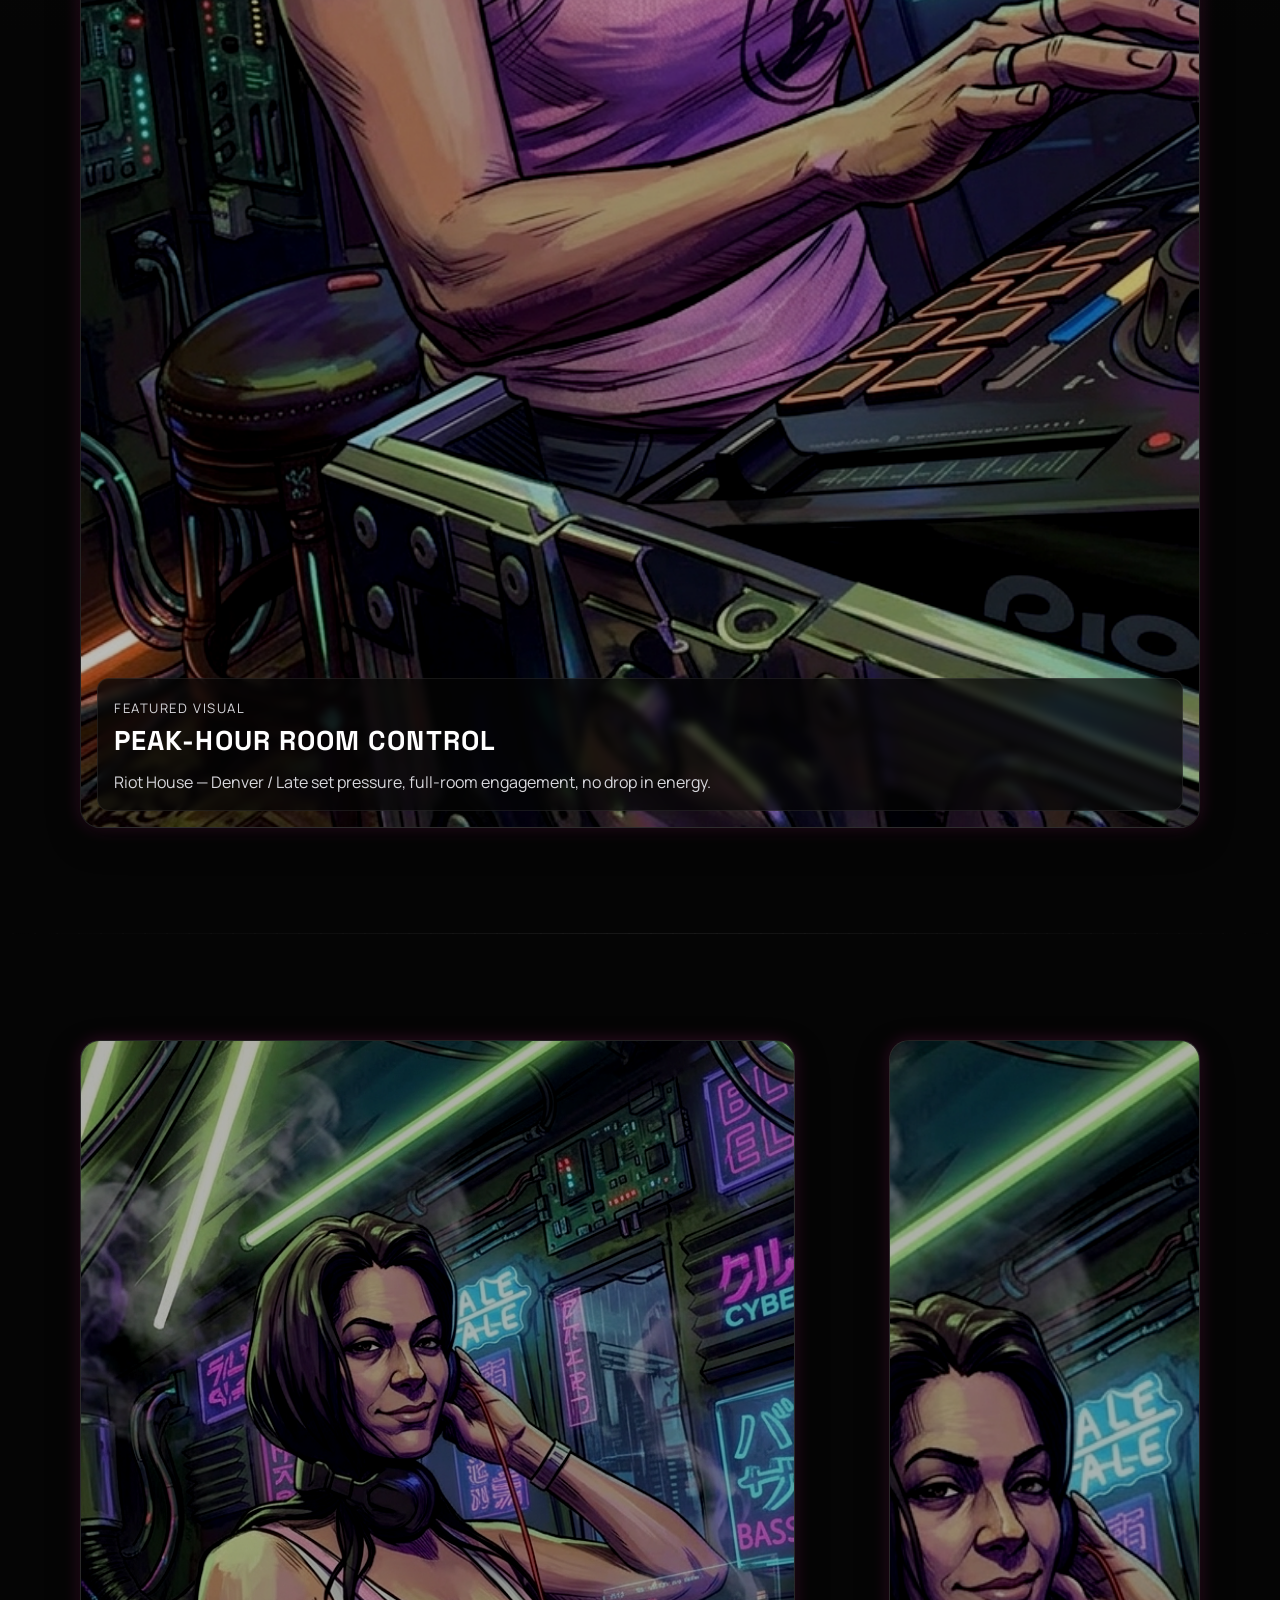
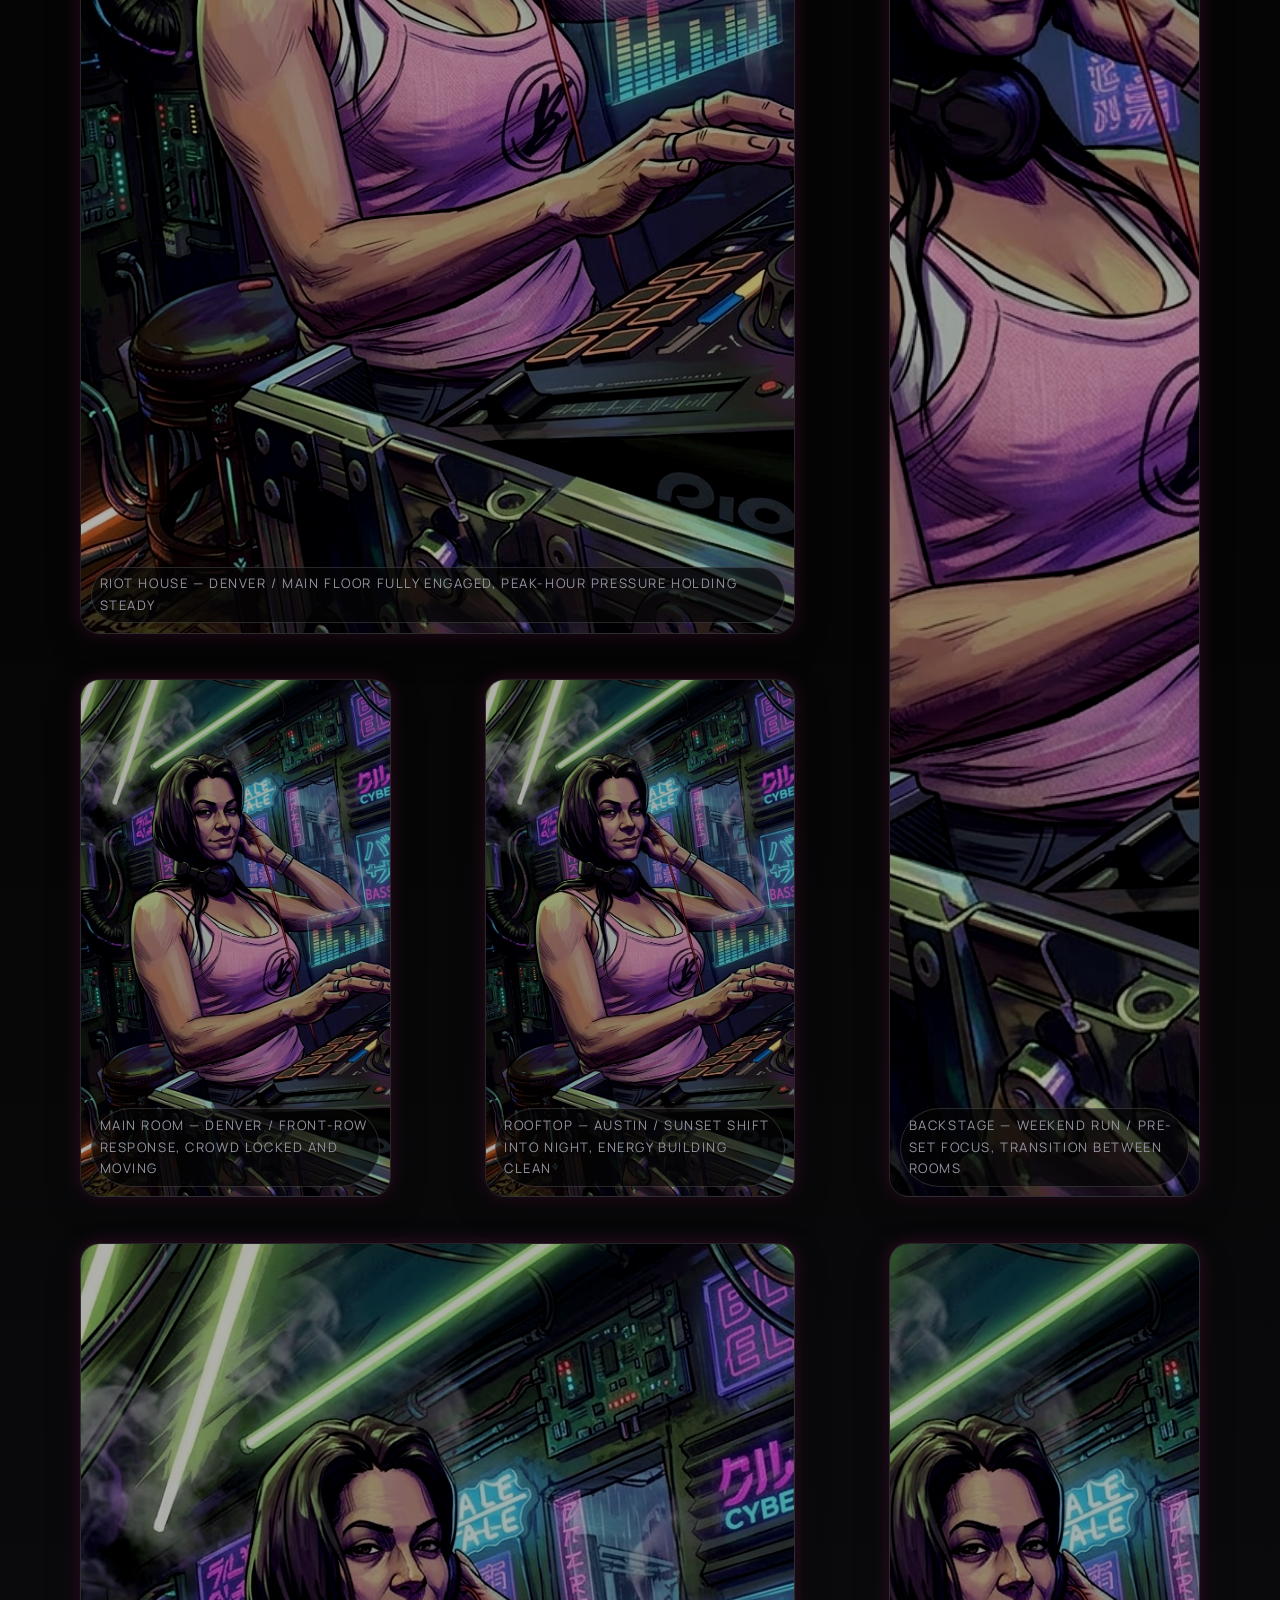
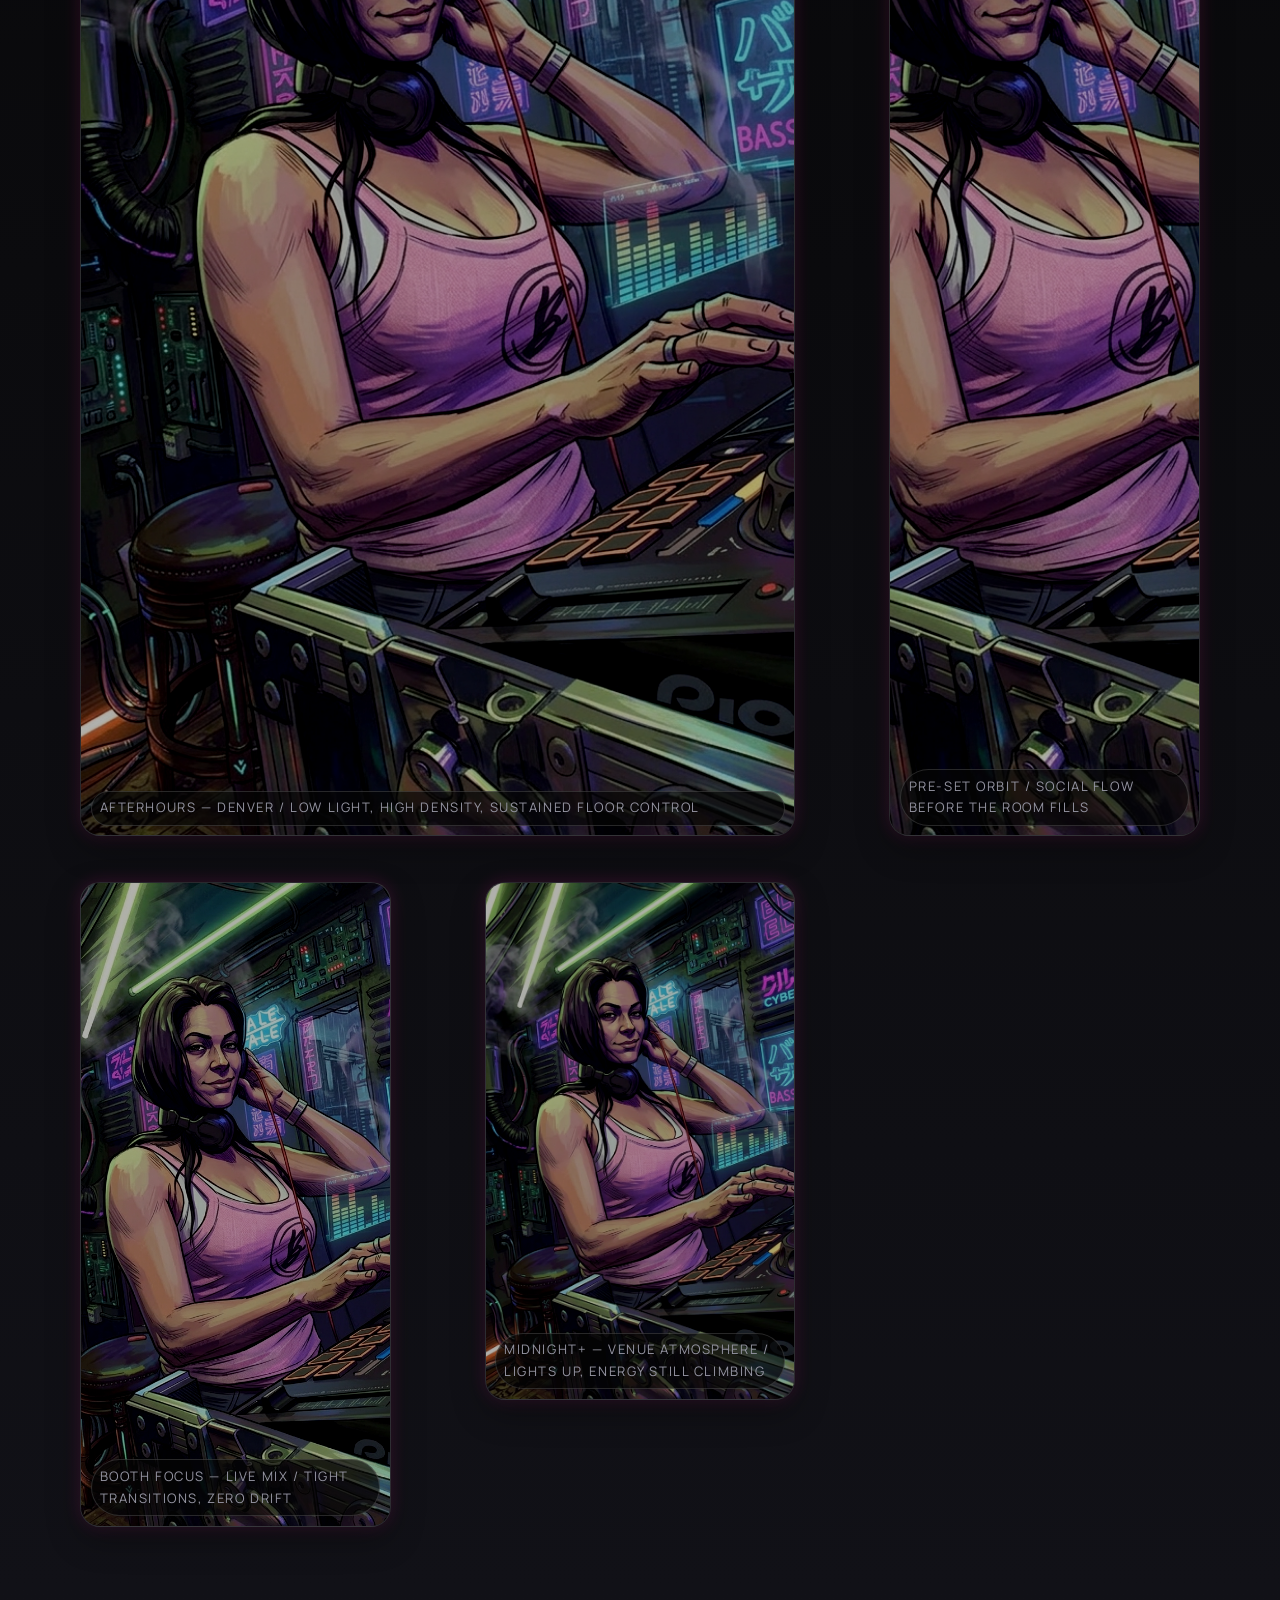
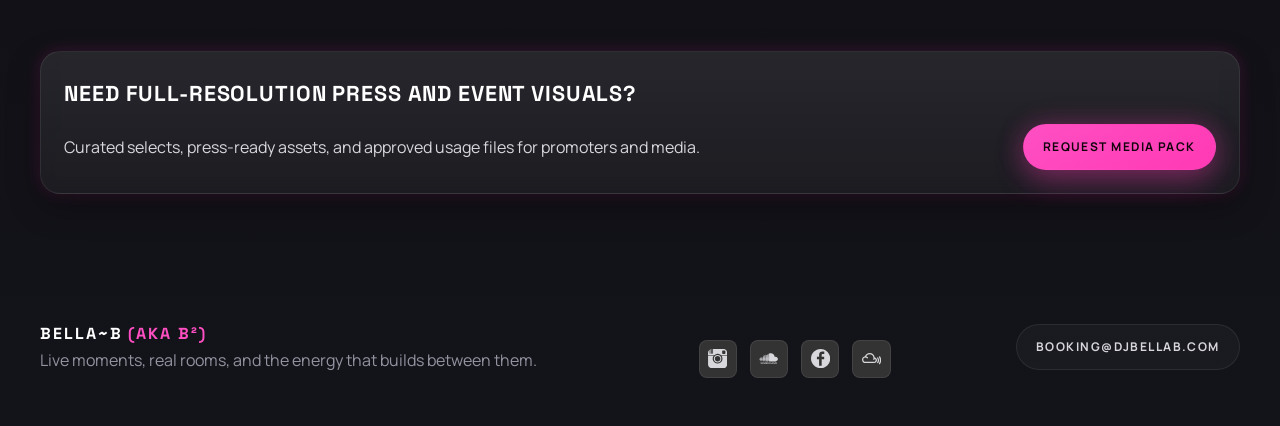
==== commit bfb6af5e: "Update releases, mixtapes content. Update social links in footer. Remove placeholder page. Restyle t" ====
--- a/gallery.html
+++ b/gallery.html
@@ -44,7 +44,7 @@
       <section class="section gallery-feature-section">
         <div class="container">
           <figure class="gallery-feature glass-panel hover-lift">
-            <img src="./assets/images/gallery/artist-image-placeholder.png" alt="BELLA~B performing in a packed Denver venue" loading="eager" />
+            <img src="./assets/gallery/artist-image-placeholder.png" alt="BELLA~B performing in a packed Denver venue" loading="eager" />
             <figcaption>
               <p class="meta">Featured Visual</p>
               <h2>Peak-Hour Room Control</h2>
@@ -60,42 +60,42 @@
         <div class="container">
           <div class="cinematic-grid">
             <figure class="cinema-tile cinema-tile--wide glass-panel hover-lift">
-              <img src="./assets/images/gallery/artist-image-placeholder.png" alt="Wide crowd scene at a Denver club night" loading="lazy" />
+              <img src="./assets/gallery/artist-image-placeholder.png" alt="Wide crowd scene at a Denver club night" loading="lazy" />
               <figcaption class="meta">Riot House — Denver / Main floor fully engaged, peak-hour pressure holding steady</figcaption>
             </figure>
 
             <figure class="cinema-tile cinema-tile--tall glass-panel hover-lift">
-              <img src="./assets/images/gallery/artist-image-placeholder.png" alt="BELLA~B booth-side portrait under red lighting" loading="lazy" />
+              <img src="./assets/gallery/artist-image-placeholder.png" alt="BELLA~B booth-side portrait under red lighting" loading="lazy" />
               <figcaption class="meta">Backstage — Weekend Run / Pre-set focus, transition between rooms</figcaption>
             </figure>
 
             <figure class="cinema-tile glass-panel hover-lift">
-              <img src="./assets/images/gallery/artist-image-placeholder.png" alt="Crowd reaction near DJ booth" loading="lazy" />
+              <img src="./assets/gallery/artist-image-placeholder.png" alt="Crowd reaction near DJ booth" loading="lazy" />
               <figcaption class="meta">Main Room — Denver / Front-row response, crowd locked and moving</figcaption>
             </figure>
 
             <figure class="cinema-tile glass-panel hover-lift">
-              <img src="./assets/images/gallery/artist-image-placeholder.png" alt="Rooftop set atmosphere with city lights" loading="lazy" />
+              <img src="./assets/gallery/artist-image-placeholder.png" alt="Rooftop set atmosphere with city lights" loading="lazy" />
               <figcaption class="meta">Rooftop — Austin / Sunset shift into night, energy building clean</figcaption>
             </figure>
 
             <figure class="cinema-tile cinema-tile--wide glass-panel hover-lift">
-              <img src="./assets/images/gallery/artist-image-placeholder.png" alt="Afterhours venue atmosphere with dancefloor motion" loading="lazy" />
+              <img src="./assets/gallery/artist-image-placeholder.png" alt="Afterhours venue atmosphere with dancefloor motion" loading="lazy" />
               <figcaption class="meta">Afterhours — Denver / Low light, high density, sustained floor control</figcaption>
             </figure>
 
             <figure class="cinema-tile glass-panel hover-lift">
-              <img src="./assets/images/gallery/artist-image-placeholder.png" alt="Candid social scene before a set" loading="lazy" />
+              <img src="./assets/gallery/artist-image-placeholder.png" alt="Candid social scene before a set" loading="lazy" />
               <figcaption class="meta">Pre-Set Orbit / Social flow before the room fills</figcaption>
             </figure>
 
             <figure class="cinema-tile cinema-tile--tall glass-panel hover-lift">
-              <img src="./assets/images/gallery/artist-image-placeholder.png" alt="BELLA~B at mixer controls during late set" loading="lazy" />
+              <img src="./assets/gallery/artist-image-placeholder.png" alt="BELLA~B at mixer controls during late set" loading="lazy" />
               <figcaption class="meta">Booth Focus — Live Mix / Tight transitions, zero drift</figcaption>
             </figure>
 
             <figure class="cinema-tile glass-panel hover-lift">
-              <img src="./assets/images/gallery/artist-image-placeholder.png" alt="Venue lights and atmosphere after midnight" loading="lazy" />
+              <img src="./assets/gallery/artist-image-placeholder.png" alt="Venue lights and atmosphere after midnight" loading="lazy" />
               <figcaption class="meta">Midnight+ — Venue Atmosphere / Lights up, energy still climbing</figcaption>
             </figure>
           </div>
@@ -119,10 +119,29 @@
           <a class="wordmark" href="index.html">Bella~B <span class="accent">(AKA B²)</span></a>
           <p class="footer-note">Live moments, real rooms, and the energy that builds between them.</p>
         </div>
-        <div class="socials">
-          <a href="#">Instagram</a>
-          <a href="#">SoundCloud</a>
-          <a href="#">YouTube</a>
+        <div class="socials" aria-label="Social links">
+          <a href="https://www.instagram.com/dj.bellab.ig/" target="_blank" rel="noopener noreferrer" title="Instagram">
+            <svg class="social-icon" viewBox="0 0 410.34 412.35" xmlns="http://www.w3.org/2000/svg">
+              <path d="M83.31.16h4.8c2.25.58,2.94,2.21,2.94,4.32,0,.64.01,1.28.01,1.92-.04,12.83-.08,25.67-.11,38.5-.03,14.11-.04,28.23-.05,42.34,0,3.88-.06,7.76.06,11.63.07,2.33,1.03,3.39,3.32,3.41,3.19.04,6.39-.16,9.56-.44,1.79-.16,2.98-1.32,3.29-3.16.2-1.18.37-2.37.39-3.57.05-4.48.05-8.96.05-13.43-.01-25.59-.04-51.18-.05-76.77,0-2.69,0-4.01,3.14-4.76h186.24c.43.05.86.14,1.29.14,11.08.03,22.16.06,33.24.05,5.62,0,11.17.56,16.64,1.88,17.21,4.13,31.43,13.16,42.94,26.5,9.19,10.65,15.28,22.87,17.8,36.77,1.35,7.43,1.5,14.96,1.55,22.47.09,14.64-.03,29.27-.07,43.91,0,2.29-.63,2.89-2.93,2.93-.48,0-.96,0-1.44,0-40.76,0-81.51-.01-122.27.06-2.73,0-4.82-.78-6.76-2.65-5.36-5.13-11.24-9.62-17.6-13.44-22.67-13.65-47.06-18.41-73.13-13.63-20.3,3.72-37.88,13.02-52.99,27-2,1.85-4.16,2.7-6.9,2.7-41-.05-81.99-.04-122.99-.04-2.5,0-3.1-.59-3.1-3.12,0-3.68.08-7.36.06-11.04-.09-15.51-.75-31.03.48-46.53.75-9.41,2.85-18.46,6.84-27.03,6.03-12.95,15.31-23.21,26.54-31.84.17-.13.39-.18.62-.29.02.22.05.33.05.45-.02,24.48-.04,48.96-.06,73.43,0,3.4-.09,6.8.07,10.19.1,2.29,1.07,3.26,3.32,3.28,3.07.02,6.15-.15,9.21-.46,2.04-.21,3.04-1.43,3.32-3.53.17-1.3.26-2.63.26-3.95.03-27.68.04-55.36.05-83.03,0-.6-.01-1.2-.09-1.79-.37-2.77-.21-3.11,2.27-4.28,2.47-1.17,4.98-2.17,7.75-2.37,1.99-.15,2.49.38,2.21,2.32-.1.71-.17,1.43-.17,2.15,0,25.04.02,50.08.04,75.11,0,5.48-.04,10.96-.02,16.44,0,2.34.89,3.36,3.23,3.41,2.95.06,5.92,0,8.87-.22,2.73-.21,3.87-1.42,4.26-4.17.21-1.54.28-3.11.29-4.66.05-14.68.11-29.36.09-44.03-.02-14.56-.13-29.12-.2-43.67-.02-3.91.35-4.43,3.87-5.39ZM303.6,69.51h.01c0,7.64-.12,15.27.04,22.91.15,7.42,5.43,12.38,12.9,12.39,14.43.02,28.87.02,43.3,0,7.7-.01,13.09-5.31,13.12-13.01.05-14.79.06-29.59,0-44.38-.03-7.75-5.16-13.02-12.9-13.08-14.55-.11-29.11-.12-43.66,0-7.61.06-12.56,4.94-12.76,12.52-.19,7.55-.04,15.11-.04,22.67Z" fill="currentColor"/>
+              <path d="M119.61,147.31c-15.93,23.72-22.69,49.33-18.02,77.54,4.08,24.63,15.21,45.42,34.15,61.87,37.9,32.93,92.27,35.12,132.08,5.11,22.6-17.03,36.19-39.72,40.6-67.63,4.41-27.92-2.35-53.42-18.17-76.89h1.48c34.04-.02,68.08-.03,102.12-.05,3.76,0,7.52-.03,11.28-.03.72,0,1.44.02,2.16.1,1.75.21,2.74,1.08,2.86,2.84.17,2.35.19,4.71.19,7.07-.02,17.04-.07,34.08-.08,51.12-.03,41.56.04,83.12-.11,124.68-.07,20.41-7.49,38.08-21.21,53.06-12.1,13.2-27.03,21.57-44.67,24.84-4.46.83-9.05,1.29-13.58,1.29-83.36.07-166.72.25-250.07-.04-37.65-.13-68.88-25.1-77.89-60.99-1.79-7.13-2.52-14.39-2.51-21.74.03-38.76.03-77.52,0-116.28-.01-19.84-.1-39.68-.14-59.52,0-.88.05-1.76.14-2.63.26-2.47,1.35-3.59,3.86-3.71,2.63-.12,5.28-.09,7.91-.09,35.32.02,70.64.05,105.96.08h1.67Z" fill="currentColor"/>
+              <path d="M205.49,127.34c44.63.02,80.79,36.3,80.72,80.99-.07,44.84-36.11,80.65-81.16,80.63-44.67-.02-80.85-36.24-80.84-80.92,0-44.48,36.52-80.73,81.28-80.7ZM265.07,209.12c.18-33.12-25.56-60.99-60.39-60.51-33.01.46-59.69,27.94-58.68,60.65,1.01,33.03,27.64,59.5,61.21,58.59,31.65-.86,58.19-27.6,57.86-58.73Z" fill="currentColor"/>
+            </svg>
+          </a>
+          <a href="https://soundcloud.com/djbellab/" target="_blank" rel="noopener noreferrer" title="SoundCloud">
+            <svg class="social-icon" viewBox="-1.59 -1.59 1024 598" xmlns="http://www.w3.org/2000/svg">
+              <path d="M28.38,273.98c-2.06,0-3.7,1.6-3.97,3.87l-7.24,54.97l7.24,54.02c0.27,2.28,1.91,3.86,3.97,3.86c2,0,3.63-1.58,3.95-3.84l0,0v-0.01c0,0,0,0,0,0.01l8.58-54.05l-8.58-54.98C32.02,275.57,30.37,273.98,28.38,273.98z M69.08,243.94c-0.34-2.36-2.03-3.99-4.12-3.99c-2.1,0-3.83,1.68-4.12,3.99c0,0.02-9.73,88.88-9.73,88.88l9.73,86.91c0.28,2.33,2.01,4.01,4.12,4.01c2.08,0,3.77-1.64,4.11-3.99l11.07-86.93L69.08,243.94z M222.38,161.96c-3.99,0-7.29,3.27-7.48,7.42l-7.75,163.52l7.75,105.68c0.2,4.13,3.49,7.39,7.48,7.39c3.97,0,7.26-3.27,7.49-7.41v0.03l8.76-105.69l-8.76-163.52C229.64,165.23,226.35,161.96,222.38,161.96z M143.04,218.79c-3.07,0-5.57,2.45-5.81,5.72l-8.73,108.35l8.73,104.82c0.23,3.25,2.75,5.69,5.81,5.69c3.03,0,5.53-2.45,5.8-5.69l9.92-104.82l-9.92-108.37C148.57,221.24,146.07,218.79,143.04,218.79z M303.02,445.95c4.95,0,8.97-3.99,9.17-9.1l7.6-103.9l-7.59-217.71c-0.2-5.11-4.23-9.1-9.17-9.1c-4.99,0-9.03,4-9.19,9.11c0,0.01-6.74,217.68-6.74,217.68l6.74,103.94C294,441.95,298.04,445.95,303.02,445.95z M468.09,446.44c6.81,0,12.43-5.61,12.56-12.51v0.07v-0.07l5.3-100.92l-5.3-251.43c-0.12-6.89-5.75-12.51-12.56-12.51c-6.82,0-12.45,5.61-12.56,12.52l-4.74,251.34c0,0.16,4.74,101.07,4.74,101.07C455.64,440.83,461.28,446.44,468.09,446.44z M384.93,446.05c5.93,0,10.71-4.76,10.87-10.82v0.07l6.45-102.32l-6.46-219.28c-0.16-6.07-4.94-10.81-10.87-10.81c-5.97,0-10.75,4.75-10.88,10.81l-5.74,219.29l5.75,102.3C374.18,441.29,378.96,446.05,384.93,446.05z M182.56,445.09c3.52,0,6.38-2.82,6.64-6.53l9.34-105.7l-9.34-100.55c-0.26-3.71-3.11-6.51-6.64-6.51c-3.58,0-6.43,2.82-6.65,6.56l-8.23,100.5l8.23,105.69C176.14,442.27,178.98,445.09,182.56,445.09z M103.84,439.3c2.58,0,4.66-2.03,4.96-4.84l10.49-101.62l-10.48-105.45c-0.31-2.82-2.39-4.85-4.97-4.85c-2.61,0-4.69,2.04-4.96,4.85c0,0.01-9.24,105.45-9.24,105.45l9.24,101.6C99.14,437.25,101.22,439.3,103.84,439.3z M426.35,110.04c-6.44,0-11.6,5.12-11.73,11.68l-5.24,211.28l5.24,101.66c0.13,6.47,5.28,11.59,11.73,11.59c6.43,0,11.56-5.11,11.71-11.66v0.09L443.93,333l-5.88-211.31C437.91,115.16,432.78,110.04,426.35,110.04z M262.55,446.16c4.45,0,8.12-3.63,8.33-8.26l8.17-104.97l-8.17-200.92c-0.22-4.64-3.88-8.26-8.33-8.26c-4.49,0-8.15,3.63-8.34,8.26c0,0.01-7.24,200.92-7.24,200.92l7.25,105.02C254.4,442.53,258.06,446.16,262.55,446.16z M353.83,436.25v-0.05l7.02-103.24l-7.02-225.04c-0.17-5.59-4.58-9.97-10.02-9.97c-5.47,0-9.88,4.37-10.03,9.97l-6.24,225.03l6.25,103.29c0.15,5.53,4.56,9.91,10.02,9.91c5.45,0,9.83-4.37,10.02-9.94V436.25z M885.11,203.24c-16.68,0-32.59,3.37-47.09,9.45C828.34,102.99,736.34,16.92,624.12,16.92c-27.46,0-54.23,5.41-77.87,14.55c-9.18,3.55-11.63,7.22-11.72,14.32v386.35c0.1,7.45,5.88,13.66,13.14,14.39c0.31,0.03,335.25,0.2,337.42,0.2c67.22,0,121.73-54.5,121.73-121.74S952.33,203.24,885.11,203.24z M509.65,45.45c-7.31,0-13.31,6-13.42,13.38l-5.49,274.22l5.5,99.52c0.1,7.27,6.1,13.26,13.41,13.26c7.29,0,13.29-5.99,13.4-13.37v0.12l5.97-99.53l-5.97-274.24C522.95,51.45,516.94,45.45,509.65,45.45z M115.47,524.11c-14.4-3.38-18.3-5.19-18.3-10.9c0-4.02,3.25-8.18,12.97-8.18c8.31,0,14.8,3.37,20.64,9.34l13.1-12.71c-8.57-8.95-18.94-14.27-33.08-14.27c-17.92,0-32.45,10.12-32.45,26.61c0,17.9,11.69,23.22,28.42,27.11c17.12,3.88,20.24,6.49,20.24,12.34c0,6.88-5.08,9.87-15.83,9.87c-8.7,0-16.87-2.98-23.23-10.4l-13.1,11.69c6.88,10.12,20.13,16.48,35.29,16.48c24.8,0,35.7-11.68,35.7-28.93C145.85,532.42,129.88,527.49,115.47,524.11z M199.06,487.39c-24.78,0-39.43,19.2-39.43,46.84c0,27.64,14.66,46.83,39.43,46.83s39.45-19.19,39.45-46.83C238.52,506.59,223.84,487.39,199.06,487.39z M199.06,563.05c-14.66,0-20.76-12.59-20.76-28.8c0-16.22,6.11-28.81,20.76-28.81c14.68,0,20.76,12.59,20.76,28.81C219.83,550.46,213.74,563.05,199.06,563.05z M311.84,539.82c0,14.53-7.15,23.49-18.69,23.49c-11.55,0-18.55-9.22-18.55-23.74v-50.76h-18.18v51.01c0,26.46,14.8,41.25,36.73,41.25c23.1,0,36.86-15.19,36.86-41.51v-50.76h-18.17V539.82L311.84,539.82z M408.37,527.23c0,5.07,0.26,16.48,0.26,19.85c-1.17-2.34-4.15-6.88-6.35-10.26l-32.2-48.02H352.7v90.85h17.91v-39.98c0-5.07-0.26-16.48-0.26-19.85c1.16,2.33,4.16,6.88,6.35,10.26l33.36,49.57h16.22V488.8h-17.91V527.23L408.37,527.23z M478.05,488.81h-28.42v90.85h27.11c23.36,0,46.47-13.51,46.47-45.42C523.21,501.01,504,488.81,478.05,488.81z M476.74,562.01h-8.94v-55.55h9.6c19.21,0,27.13,9.21,27.13,27.77C504.53,550.85,495.83,562.01,476.74,562.01z M579.4,505.42c8.17,0,13.37,3.64,16.61,9.87l16.87-7.78c-5.72-11.8-16.1-20.12-33.23-20.12c-23.72,0-40.35,19.2-40.35,46.84c0,28.67,15.95,46.83,39.7,46.83c16.49,0,27.38-7.65,33.61-20.5l-15.3-9.09c-4.8,8.06-9.61,11.56-17.78,11.56c-13.62,0-21.54-12.46-21.54-28.8C557.97,517.38,565.79,505.42,579.4,505.42z M646.78,488.81h-18.17v90.85h54.6v-17.92h-36.43V488.81z M731.07,487.39c-24.8,0-39.45,19.2-39.45,46.84c0,27.64,14.66,46.83,39.45,46.83c24.78,0,39.44-19.19,39.44-46.83C770.52,506.59,755.85,487.39,731.07,487.39z M731.07,563.05c-14.68,0-20.76-12.59-20.76-28.8c0-16.22,6.09-28.81,20.76-28.81c14.65,0,20.74,12.59,20.74,28.81C751.82,550.46,745.72,563.05,731.07,563.05z M843.83,539.82c0,14.53-7.12,23.49-18.67,23.49c-11.57,0-18.56-9.22-18.56-23.74v-50.76h-18.17v51.01c0,26.46,14.79,41.25,36.73,41.25c23.1,0,36.85-15.19,36.85-41.51v-50.76h-18.18V539.82z M913.12,488.81h-28.41v90.85h27.11c23.37,0,46.46-13.51,46.46-45.42C958.28,501.01,939.08,488.81,913.12,488.81z M911.83,562.01h-8.95v-55.55h9.61c19.19,0,27.11,9.21,27.11,27.77C939.59,550.85,930.9,562.01,911.83,562.01z" fill="currentColor"/>
+            </svg>
+          </a>
+          <a href="https://www.facebook.com/dj.BellaB.IG/" target="_blank" rel="noopener noreferrer" title="Facebook">
+            <svg class="social-icon" viewBox="0 0 97.75 97.75" xmlns="http://www.w3.org/2000/svg">
+              <path d="M48.875,0C21.882,0,0,21.882,0,48.875S21.882,97.75,48.875,97.75S97.75,75.868,97.75,48.875S75.868,0,48.875,0z M67.521,24.89l-6.76,0.003c-5.301,0-6.326,2.519-6.326,6.215v8.15h12.641L67.07,52.023H54.436v32.758H41.251V52.023H30.229V39.258h11.022v-9.414c0-10.925,6.675-16.875,16.42-16.875l9.851,0.015V24.89L67.521,24.89z" fill="currentColor"/>
+            </svg>
+          </a>
+          <a href="https://www.mixcloud.com/BellaB123/" target="_blank" rel="noopener noreferrer" title="Mixcloud">
+            <svg class="social-icon" viewBox="0 0 24 24" xmlns="http://www.w3.org/2000/svg">
+              <path d="M21.95 19.062c-.154 0-.31-.045-.445-.135-.369-.25-.465-.75-.225-1.11.738-1.094 1.125-2.381 1.125-3.719s-.387-2.625-1.125-3.721c-.249-.368-.145-.866.216-1.106.375-.249.87-.146 1.108.214.917 1.365 1.396 2.97 1.396 4.62 0 1.648-.479 3.254-1.396 4.619-.135.239-.39.359-.645.359l-.009-.021zM19.66 17.768c-.153 0-.308-.045-.445-.139-.369-.239-.463-.734-.215-1.094.489-.721.747-1.545.747-2.43 0-.855-.258-1.695-.747-2.431-.248-.36-.154-.854.215-1.095s.857-.15 1.106.225c.669.99 1.021 2.145 1.021 3.314 0 1.201-.352 2.34-1.021 3.315-.146.24-.406.36-.661.36v-.025zm-3.73-7.153c-.314-3.197-3.016-5.699-6.3-5.699-2.721 0-5.13 1.748-5.995 4.283C1.588 9.501 0 11.269 0 13.4c0 2.344 1.912 4.254 4.26 4.254h10.908c1.964 0 3.566-1.594 3.566-3.557c0-1.706-1.2-3.129-2.805-3.48v-.002zm-.762 5.446H4.263c-1.466 0-2.669-1.191-2.669-2.658c0-1.465 1.193-2.658 2.669-2.658c0.71 0 1.381.285 1.886.781c0.3.314.811.314 1.125 0c0.3-.301.3-.811 0-1.125c-.555-.542-1.231-.931-1.965-1.111c0.75-1.665 2.43-2.774 4.305-2.774c2.609 0 4.74 2.129 4.74 4.738c0 0.512-.075 1.006-.24 1.486c-.135.42.09.869.51 1.02c0.074.03.165.045.24.045c0.33 0 0.645-.211.75-.54c0.105-.315.18-.63.225-.96c0.734.285 1.26 1.005 1.26 1.83c0 1.096-.885 1.979-1.965 1.979l0.034-.053z" fill="currentColor"/>
+            </svg>
+          </a>
         </div>
         <a class="button button--ghost" href="mailto:booking@djbellab.com">booking@djbellab.com</a>
       </div>
--- a/styles.css
+++ b/styles.css
@@ -1,3 +1,32 @@
+.socials {
+  display: flex;
+  gap: 1.5rem;
+  justify-content: center;
+  margin-top: 1.5rem;
+}
+
+.socials a {
+  display: inline-flex;
+  align-items: center;
+  justify-content: center;
+  width: 2.5rem;
+  height: 2.5rem;
+  border-radius: 50%;
+  background-color: #333;
+  color: #fff;
+  text-decoration: none;
+  transition: all 0.3s ease;
+}
+
+.socials a:hover {
+  background-color: #DB27B0;
+  transform: scale(1.1);
+}
+
+.social-icon {
+  width: 1.4rem;
+  height: 1.4rem;
+}
 :root {
   --bg-0: #050505;
   --bg-0-rgb: 5, 5, 5;
@@ -512,14 +541,22 @@
   margin: 0;
   border-radius: 12px;
   border: 1px solid var(--line-soft);
-  min-height: 128px;
+  aspect-ratio: 1 / 1;
+  overflow: hidden;
   background:
     radial-gradient(120% 100% at 0% 0%, rgba(255, 57, 180, 0.22), transparent 55%),
     linear-gradient(135deg, rgba(255, 255, 255, 0.12), rgba(255, 255, 255, 0.02));
 }
 
 .mix-media {
-  min-height: 140px;
+  aspect-ratio: 1 / 1;
+}
+
+.release-media img,
+.mix-media img {
+  width: 100%;
+  height: 100%;
+  object-fit: cover;
 }
 
 .release-meta,
@@ -1018,13 +1055,20 @@
 
 .mixtape-spotlight-art {
   margin: 0;
-  min-height: 360px;
+  aspect-ratio: 1 / 1;
+  overflow: hidden;
   border-radius: 14px;
   border: 1px solid var(--line-soft);
   background:
     radial-gradient(115% 90% at 8% 0%, rgba(255, 57, 180, 0.24), transparent 64%),
     linear-gradient(150deg, rgba(255, 255, 255, 0.14), rgba(255, 255, 255, 0.02));
   transition: transform 380ms ease, box-shadow 240ms ease, border-color 240ms ease;
+}
+
+.mixtape-spotlight-art img {
+  width: 100%;
+  height: 100%;
+  object-fit: cover;
 }
 
 .mixtape-spotlight:hover .mixtape-spotlight-art,
@@ -1127,12 +1171,19 @@
 .mixtape-thumb {
   margin: 0;
   border-radius: 11px;
-  min-height: 160px;
+  aspect-ratio: 1 / 1;
+  overflow: hidden;
   border: 1px solid var(--line-soft);
   background:
     radial-gradient(110% 95% at 0% 0%, rgba(255, 57, 180, 0.2), transparent 60%),
     linear-gradient(145deg, rgba(255, 255, 255, 0.12), rgba(255, 255, 255, 0.02));
   transition: transform 340ms ease, filter 320ms ease;
+}
+
+.mixtape-thumb img {
+  width: 100%;
+  height: 100%;
+  object-fit: cover;
 }
 
 .mixtape-item:hover .mixtape-thumb,
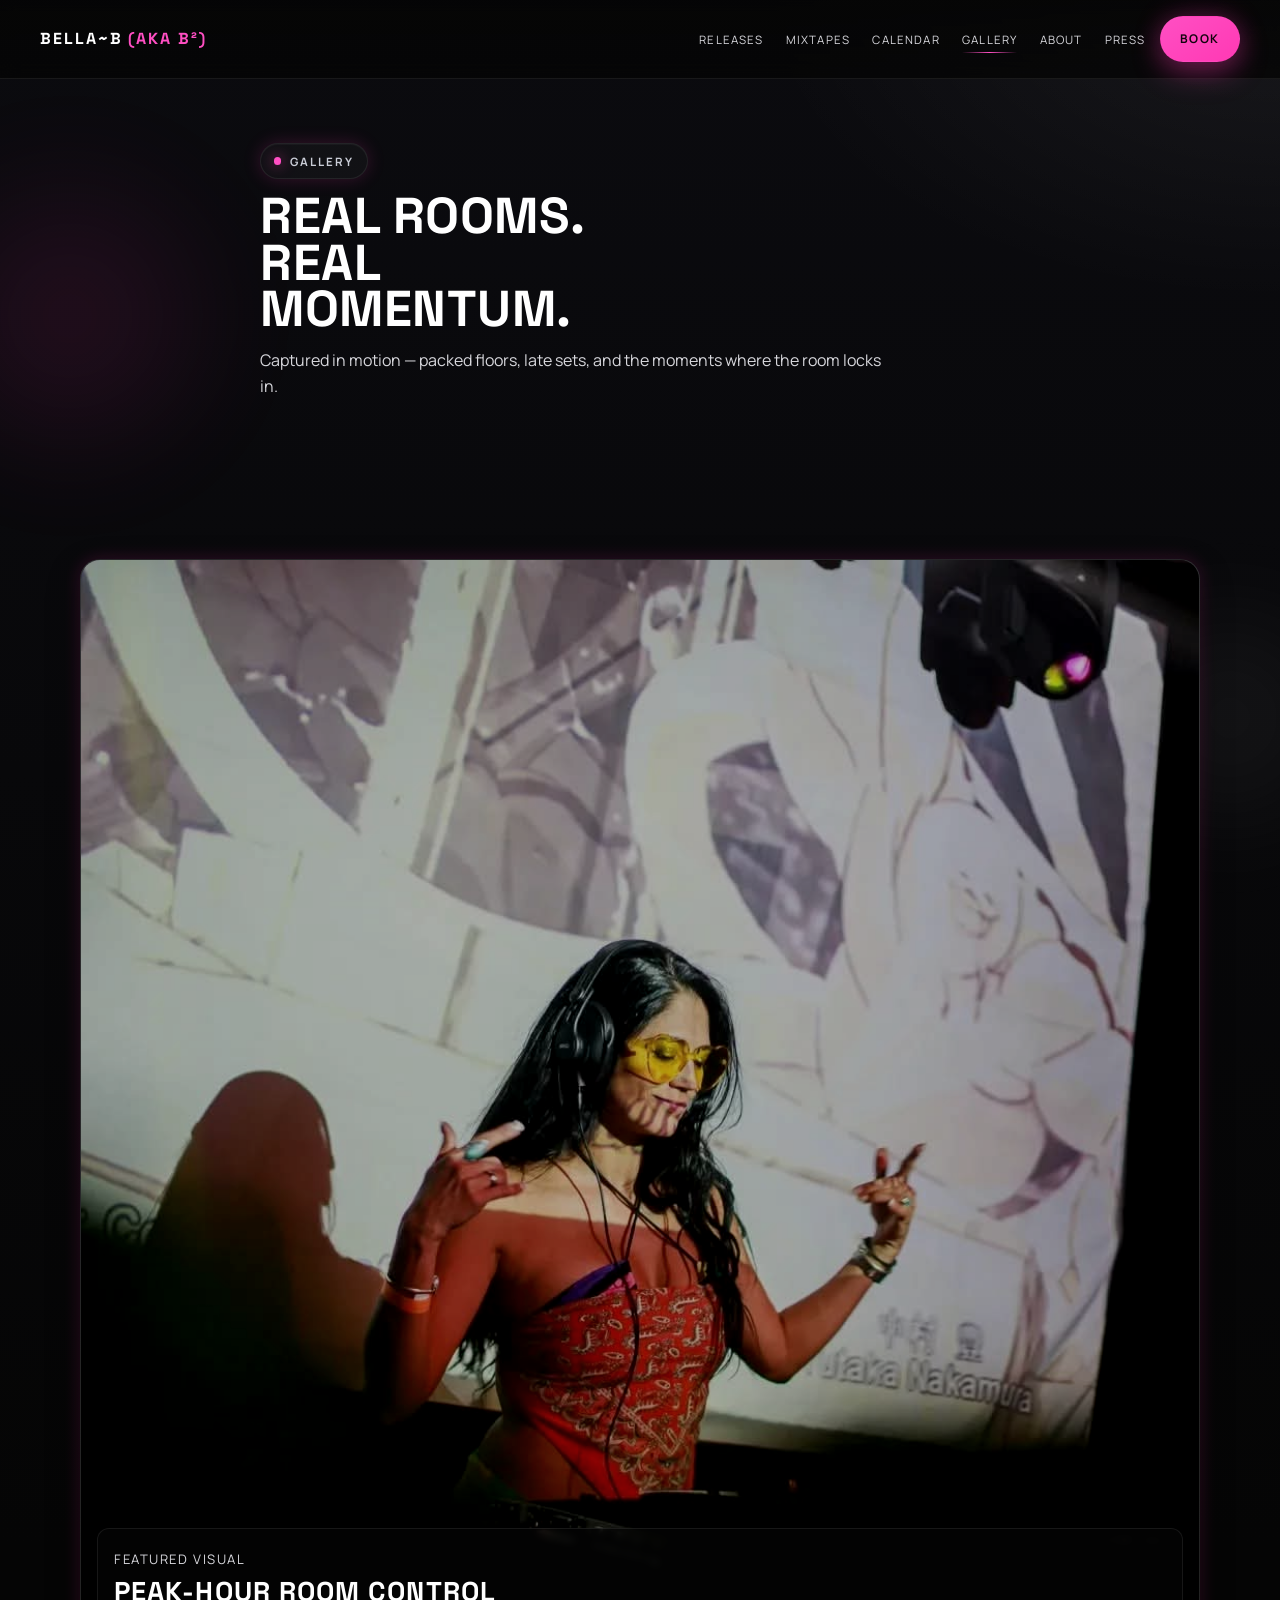
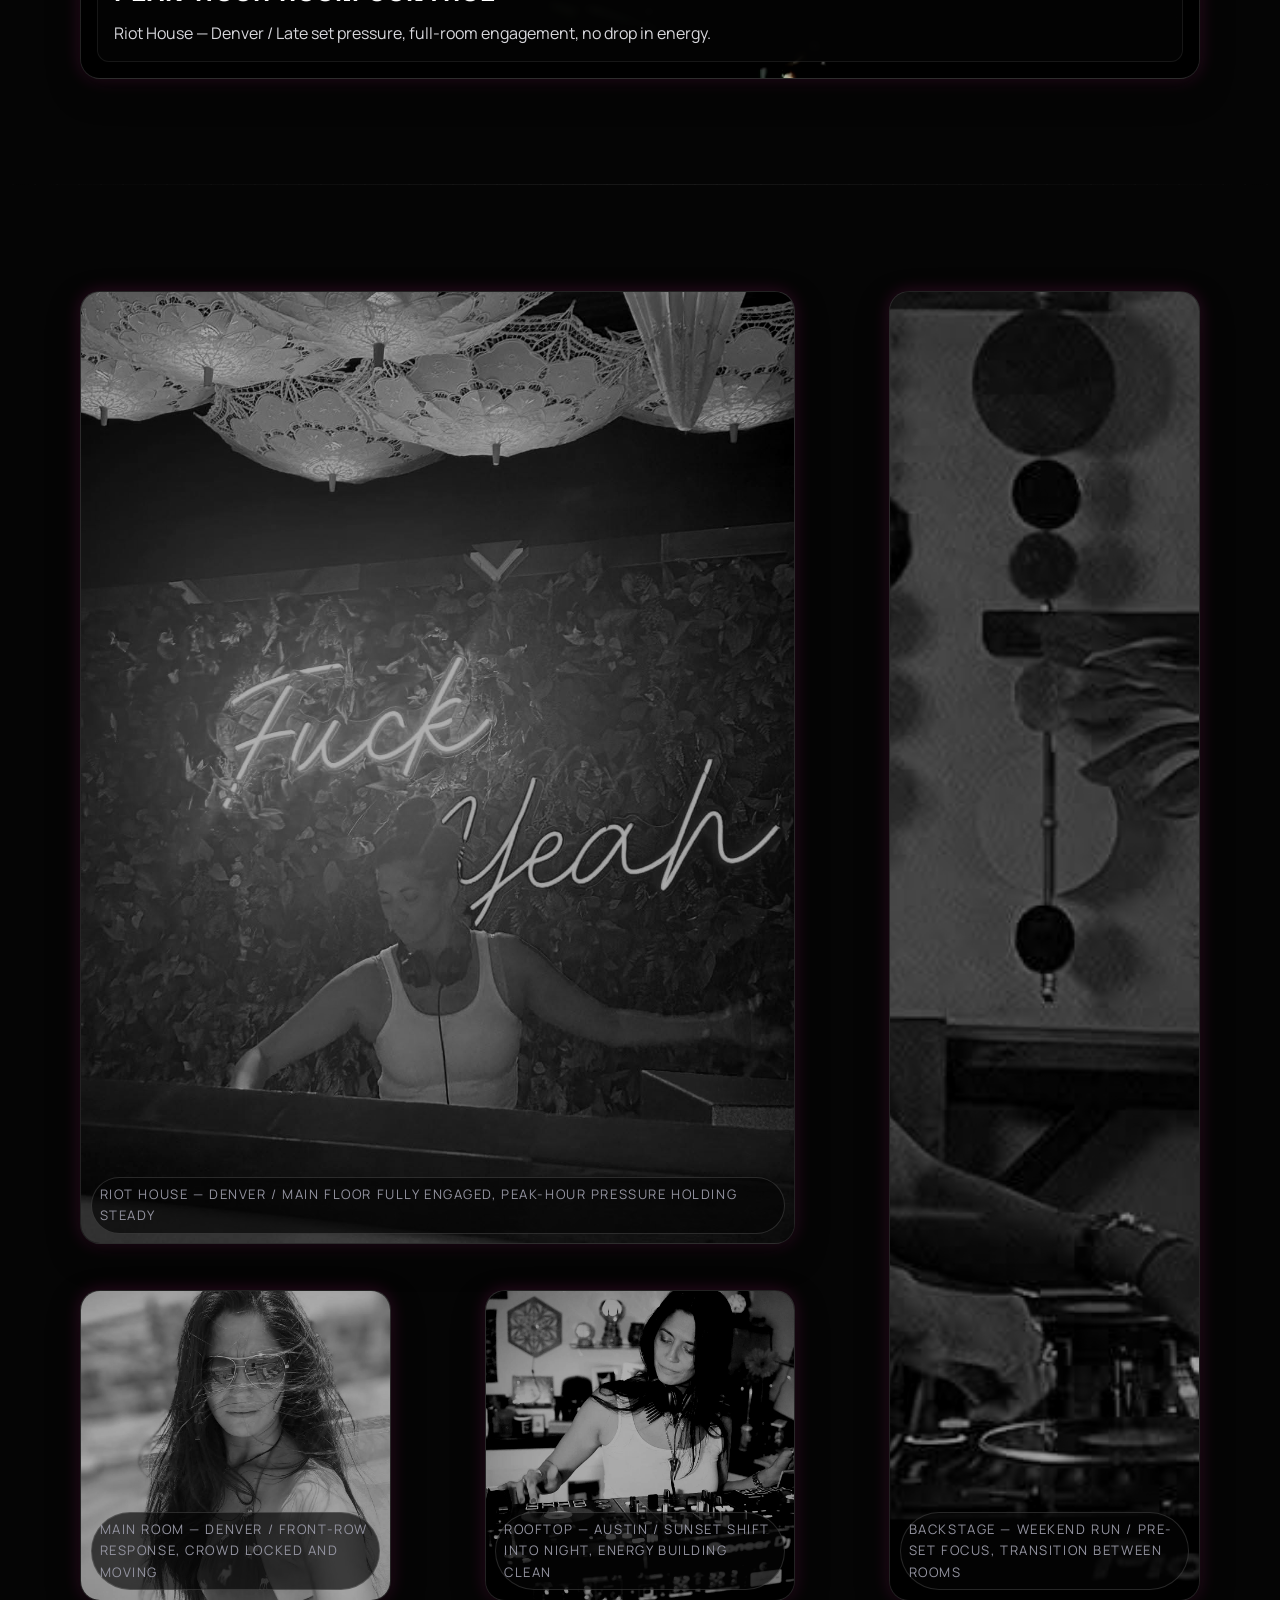
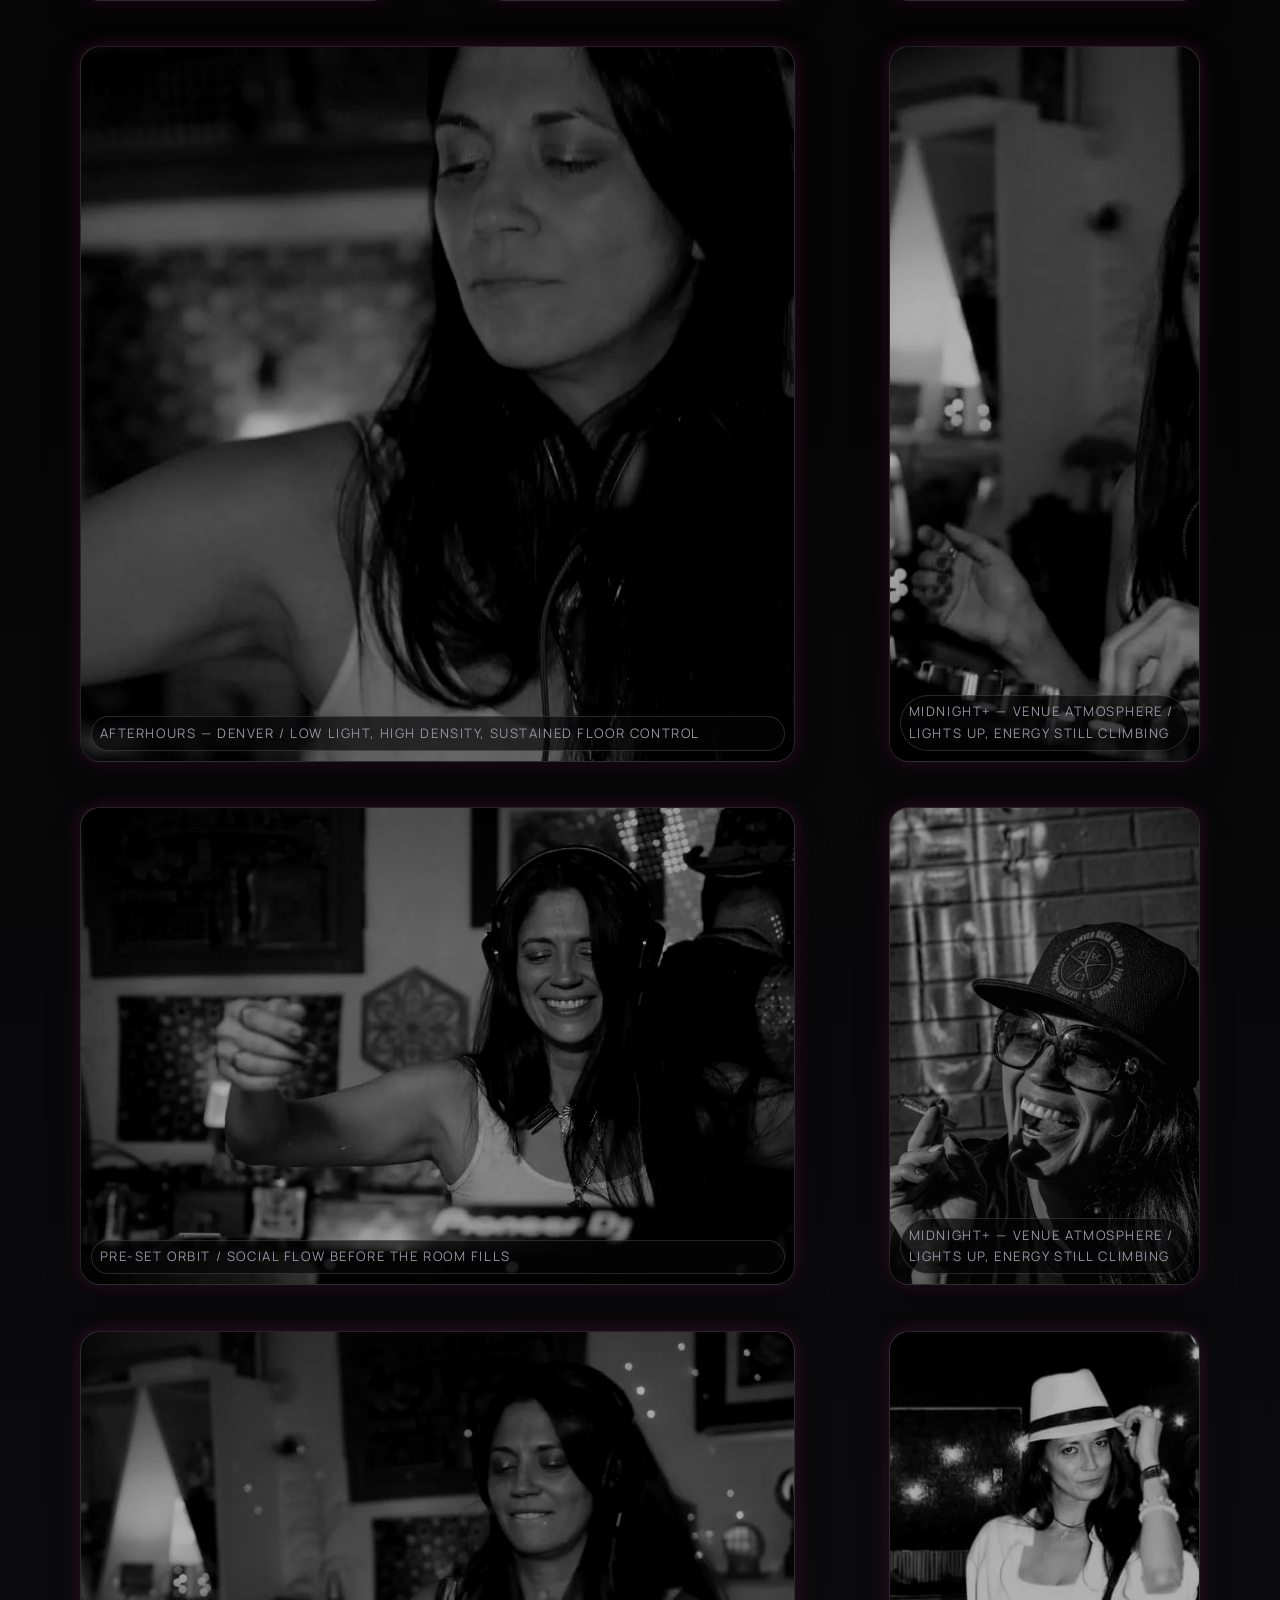
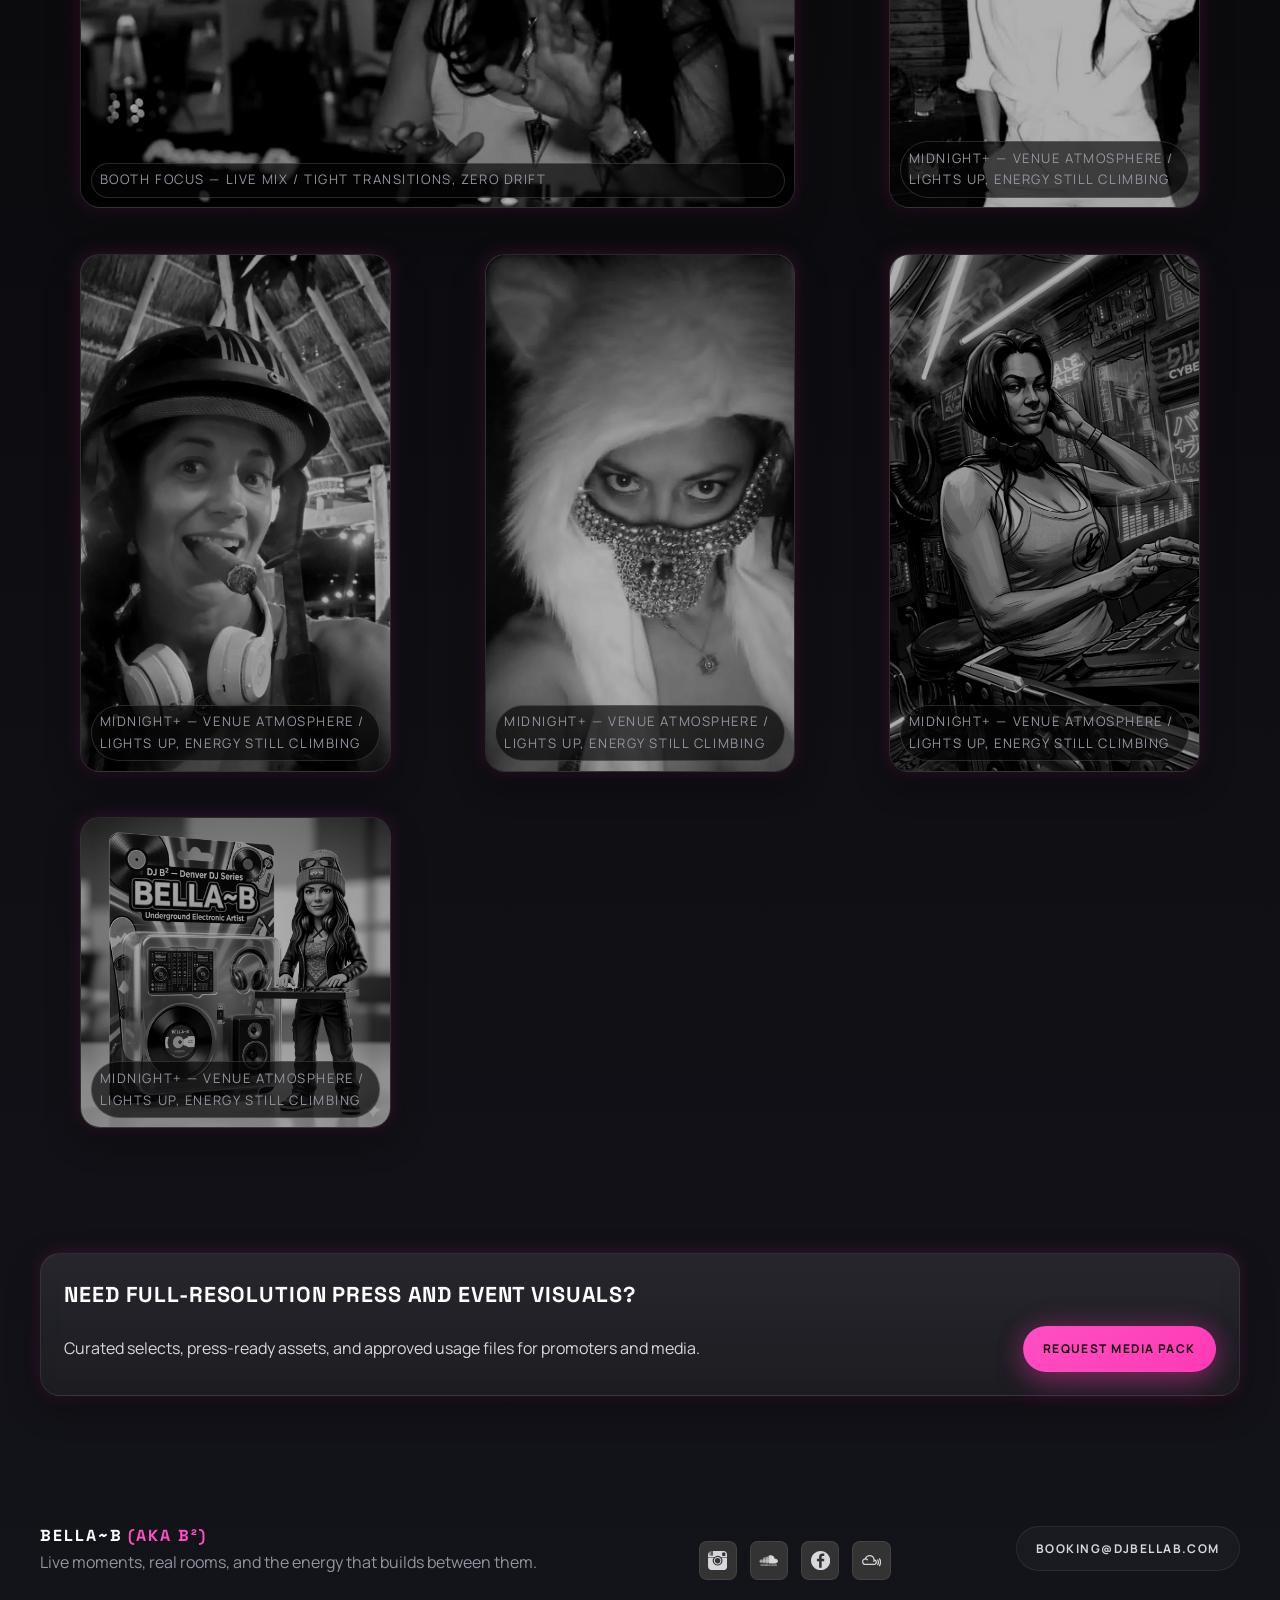
==== commit 49ea363d: "Add gallery lightbox, update media assets, and make cards fully clickable" ====
--- a/gallery.html
+++ b/gallery.html
@@ -44,7 +44,7 @@
       <section class="section gallery-feature-section">
         <div class="container">
           <figure class="gallery-feature glass-panel hover-lift">
-            <img src="./assets/gallery/artist-image-placeholder.png" alt="BELLA~B performing in a packed Denver venue" loading="eager" />
+            <img src="./assets/gallery/artist-image-your-moms-house.jpg" alt="BELLA~B performing in a packed Denver venue" loading="eager" />
             <figcaption>
               <p class="meta">Featured Visual</p>
               <h2>Peak-Hour Room Control</h2>
@@ -60,44 +60,75 @@
         <div class="container">
           <div class="cinematic-grid">
             <figure class="cinema-tile cinema-tile--wide glass-panel hover-lift">
-              <img src="./assets/gallery/artist-image-placeholder.png" alt="Wide crowd scene at a Denver club night" loading="lazy" />
+              <img src="./assets/gallery/artist-image-beacon-neon.jpg" alt="Wide crowd scene at a Denver club night" loading="lazy" />
               <figcaption class="meta">Riot House — Denver / Main floor fully engaged, peak-hour pressure holding steady</figcaption>
             </figure>
 
             <figure class="cinema-tile cinema-tile--tall glass-panel hover-lift">
-              <img src="./assets/gallery/artist-image-placeholder.png" alt="BELLA~B booth-side portrait under red lighting" loading="lazy" />
+              <img src="./assets/gallery/artist-image-beacon-plant.jpg" alt="BELLA~B booth-side portrait under red lighting" loading="lazy" />
               <figcaption class="meta">Backstage — Weekend Run / Pre-set focus, transition between rooms</figcaption>
             </figure>
 
             <figure class="cinema-tile glass-panel hover-lift">
-              <img src="./assets/gallery/artist-image-placeholder.png" alt="Crowd reaction near DJ booth" loading="lazy" />
+              <img src="./assets/gallery/artist-image-bikini.jpg" alt="Crowd reaction near DJ booth" loading="lazy" />
               <figcaption class="meta">Main Room — Denver / Front-row response, crowd locked and moving</figcaption>
             </figure>
 
             <figure class="cinema-tile glass-panel hover-lift">
-              <img src="./assets/gallery/artist-image-placeholder.png" alt="Rooftop set atmosphere with city lights" loading="lazy" />
+              <img src="./assets/gallery/artist-image-cosmic-station-1.jpg" alt="Rooftop set atmosphere with city lights" loading="lazy" />
               <figcaption class="meta">Rooftop — Austin / Sunset shift into night, energy building clean</figcaption>
             </figure>
 
             <figure class="cinema-tile cinema-tile--wide glass-panel hover-lift">
-              <img src="./assets/gallery/artist-image-placeholder.png" alt="Afterhours venue atmosphere with dancefloor motion" loading="lazy" />
+              <img src="./assets/gallery/artist-image-cosmic-station-2.jpg" alt="Afterhours venue atmosphere with dancefloor motion" loading="lazy" />
               <figcaption class="meta">Afterhours — Denver / Low light, high density, sustained floor control</figcaption>
             </figure>
 
-            <figure class="cinema-tile glass-panel hover-lift">
-              <img src="./assets/gallery/artist-image-placeholder.png" alt="Candid social scene before a set" loading="lazy" />
+            <figure class="cinema-tile cinema-tile--wide glass-panel hover-lift">
+              <img src="./assets/gallery/artist-image-cosmic-station-3.jpg" alt="Candid social scene before a set" loading="lazy" />
               <figcaption class="meta">Pre-Set Orbit / Social flow before the room fills</figcaption>
             </figure>
 
-            <figure class="cinema-tile cinema-tile--tall glass-panel hover-lift">
-              <img src="./assets/gallery/artist-image-placeholder.png" alt="BELLA~B at mixer controls during late set" loading="lazy" />
+            <figure class="cinema-tile cinema-tile--wide glass-panel hover-lift">
+              <img src="./assets/gallery/artist-image-cosmic-station-4.jpg" alt="BELLA~B at mixer controls during late set" loading="lazy" />
               <figcaption class="meta">Booth Focus — Live Mix / Tight transitions, zero drift</figcaption>
+            </figure>
+
+            <figure class="cinema-tile glass-panel hover-lift">
+              <img src="./assets/gallery/artist-image-cosmic-station-5.jpg" alt="Venue lights and atmosphere after midnight" loading="lazy" />
+              <figcaption class="meta">Midnight+ — Venue Atmosphere / Lights up, energy still climbing</figcaption>
+            </figure>
+
+            <figure class="cinema-tile glass-panel hover-lift">
+              <img src="./assets/gallery/artist-image-dkc-1.jpg" alt="Venue lights and atmosphere after midnight" loading="lazy" />
+              <figcaption class="meta">Midnight+ — Venue Atmosphere / Lights up, energy still climbing</figcaption>
+            </figure>
+
+            <figure class="cinema-tile glass-panel hover-lift">
+              <img src="./assets/gallery/artist-image-fedora.jpg" alt="Venue lights and atmosphere after midnight" loading="lazy" />
+              <figcaption class="meta">Midnight+ — Venue Atmosphere / Lights up, energy still climbing</figcaption>
+            </figure>
+
+            <figure class="cinema-tile glass-panel hover-lift">
+              <img src="./assets/gallery/artist-image-isla-mujeres.jpg" alt="Venue lights and atmosphere after midnight" loading="lazy" />
+              <figcaption class="meta">Midnight+ — Venue Atmosphere / Lights up, energy still climbing</figcaption>
+            </figure>
+
+            <figure class="cinema-tile glass-panel hover-lift">
+              <img src="./assets/gallery/artist-image-mask.jpg" alt="Venue lights and atmosphere after midnight" loading="lazy" />
+              <figcaption class="meta">Midnight+ — Venue Atmosphere / Lights up, energy still climbing</figcaption>
             </figure>
 
             <figure class="cinema-tile glass-panel hover-lift">
               <img src="./assets/gallery/artist-image-placeholder.png" alt="Venue lights and atmosphere after midnight" loading="lazy" />
               <figcaption class="meta">Midnight+ — Venue Atmosphere / Lights up, energy still climbing</figcaption>
             </figure>
+
+            <figure class="cinema-tile glass-panel hover-lift">
+              <img src="./assets/gallery/artist-image-toy.jpg" alt="Venue lights and atmosphere after midnight" loading="lazy" />
+              <figcaption class="meta">Midnight+ — Venue Atmosphere / Lights up, energy still climbing</figcaption>
+            </figure>
+
           </div>
         </div>
       </section>
@@ -147,5 +178,7 @@
       </div>
     </footer>
   </div>
+  <script src="lightbox.js"></script>
+  <script>document.addEventListener('touchstart', function(){}, {passive: true});</script>
 </body>
 </html>
--- a/styles.css
+++ b/styles.css
@@ -515,6 +515,7 @@
 }
 
 .hero-media:hover img,
+.hero-media:active img,
 .hero-media:focus-within img {
   transform: scale(1.045);
   filter: saturate(1.02) contrast(1.05);
@@ -610,6 +611,7 @@
 .mix-card,
 .release-card,
 .quote-card {
+  position: relative;
   border: 1px solid var(--line-soft);
   border-radius: var(--radius-sm);
   background: var(--surface-0);
@@ -642,6 +644,7 @@
 }
 
 .event-row li {
+  position: relative;
   display: grid;
   grid-template-columns: 8ch 1fr auto auto;
   gap: 0.8rem;
@@ -708,6 +711,31 @@
   transform: translateY(-2px);
 }
 
+/* Stretched-link: makes the whole card/row clickable */
+.release-card .card-cta,
+.mix-card .card-cta,
+.event-row li .event-link {
+  position: relative;
+  z-index: 1;
+}
+
+.release-card .card-cta::after,
+.mix-card .card-cta::after {
+  content: "";
+  position: absolute;
+  inset: 0;
+  z-index: 0;
+  border-radius: var(--radius-sm);
+}
+
+.event-row li .event-link::after {
+  content: "";
+  position: absolute;
+  inset: 0;
+  z-index: 0;
+  border-radius: 12px;
+}
+
 .gallery-grid {
   display: grid;
   gap: 0.9rem;
@@ -739,14 +767,15 @@
   width: 100%;
   height: 100%;
   object-fit: cover;
-  filter: saturate(0.9) contrast(1.03);
+  filter: grayscale(1) saturate(0.9) contrast(1.03);
   transition: transform var(--slow) var(--ease-out), filter var(--slow) var(--ease-out);
 }
 
-.gallery-tile:hover img {
+.gallery-tile:hover img,
+.gallery-tile:active img,
+.gallery-tile:focus-within img {
   transform: scale(1.045);
-  filter: saturate(1.02) contrast(1.05);
-  filter: saturate(1) contrast(1.08);
+  filter: grayscale(0) saturate(1) contrast(1.08);
 }
 
 .gallery-tile .meta {
@@ -1163,15 +1192,19 @@
   background: linear-gradient(180deg, rgba(255, 255, 255, 0.05), rgba(255, 255, 255, 0.01));
   padding: 0.82rem;
   display: grid;
-  grid-template-columns: minmax(0, 0.42fr) minmax(0, 0.58fr);
+  grid-template-columns: minmax(132px, 37%) minmax(0, 1fr);
   gap: 0.75rem;
-  align-items: stretch;
+  align-items: start;
+  overflow: hidden;
 }
 
 .mixtape-thumb {
   margin: 0;
+  width: 100%;
+  max-width: 100%;
   border-radius: 11px;
   aspect-ratio: 1 / 1;
+  align-self: start;
   overflow: hidden;
   border: 1px solid var(--line-soft);
   background:
@@ -1184,10 +1217,11 @@
   width: 100%;
   height: 100%;
   object-fit: cover;
-}
-
-.mixtape-item:hover .mixtape-thumb,
-.mixtape-item:focus-within .mixtape-thumb {
+  transition: transform 340ms ease, filter 320ms ease;
+}
+
+.mixtape-item:hover .mixtape-thumb img,
+.mixtape-item:focus-within .mixtape-thumb img {
   transform: scale(1.045);
   filter: saturate(1.02) contrast(1.05);
   filter: contrast(1.08);
@@ -1195,7 +1229,8 @@
 
 .mixtape-item-copy {
   display: grid;
-  align-content: center;
+  min-width: 0;
+  align-content: start;
   gap: 0.44rem;
 }
 
@@ -1210,6 +1245,7 @@
 .mixtape-item-copy p {
   margin: 0;
   color: var(--text-1);
+  overflow-wrap: anywhere;
 }
 
 .mix-line {
@@ -1344,7 +1380,7 @@
   width: 100%;
   height: 100%;
   object-fit: cover;
-  filter: brightness(0.68) contrast(1.08) saturate(0.9);
+  filter: grayscale(1) brightness(0.68) contrast(1.08) saturate(0.9);
   transition: transform 360ms ease, filter 280ms ease;
 }
 
@@ -1362,10 +1398,10 @@
 }
 
 .cinema-tile:hover img,
+.cinema-tile:active img,
 .cinema-tile:focus-within img {
   transform: scale(1.045);
-  filter: saturate(1.02) contrast(1.05);
-  filter: brightness(0.83) contrast(1.12) saturate(1);
+  filter: grayscale(0) brightness(0.83) contrast(1.12) saturate(1);
 }
 
 .cinema-tile:hover figcaption,
@@ -1704,3 +1740,126 @@
     padding: 0.46rem 0.68rem;
   }
 }
+
+/* ─── Lightbox ─────────────────────────────────────────────────── */
+.lb-overlay {
+  display: none;
+  position: fixed;
+  inset: 0;
+  z-index: 9000;
+  background: rgba(0, 0, 0, 0.92);
+  align-items: center;
+  justify-content: center;
+  -webkit-backdrop-filter: blur(8px);
+  backdrop-filter: blur(8px);
+}
+
+.lb-overlay.lb-open {
+  display: flex;
+}
+
+.lb-body-lock {
+  overflow: hidden;
+}
+
+.lb-figure {
+  position: relative;
+  max-width: min(92vw, 1280px);
+  max-height: 92vh;
+  display: flex;
+  flex-direction: column;
+  align-items: center;
+  margin: 0;
+  gap: 0.75rem;
+}
+
+.lb-img-wrap {
+  display: flex;
+  align-items: center;
+  justify-content: center;
+  max-height: 84vh;
+}
+
+.lb-img {
+  max-width: min(92vw, 1280px);
+  max-height: 84vh;
+  width: auto;
+  height: auto;
+  object-fit: contain;
+  border-radius: 10px;
+  box-shadow: 0 32px 80px rgba(0, 0, 0, 0.65);
+  display: block;
+}
+
+.lb-caption {
+  color: var(--text-2);
+  font-size: 0.8rem;
+  letter-spacing: 0.06em;
+  text-align: center;
+  max-width: 60ch;
+  padding: 0 1rem;
+}
+
+.lb-counter {
+  position: fixed;
+  bottom: 1.25rem;
+  left: 50%;
+  transform: translateX(-50%);
+  color: var(--text-2);
+  font-size: 0.76rem;
+  letter-spacing: 0.08em;
+  pointer-events: none;
+}
+
+.lb-close,
+.lb-prev,
+.lb-next {
+  position: fixed;
+  background: rgba(255, 255, 255, 0.08);
+  border: 1px solid rgba(255, 255, 255, 0.16);
+  color: #fff;
+  cursor: pointer;
+  border-radius: 50%;
+  width: 2.75rem;
+  height: 2.75rem;
+  display: flex;
+  align-items: center;
+  justify-content: center;
+  line-height: 1;
+  transition: background 200ms ease, border-color 200ms ease;
+  z-index: 9001;
+}
+
+.lb-close:hover,
+.lb-prev:hover,
+.lb-next:hover,
+.lb-close:focus-visible,
+.lb-prev:focus-visible,
+.lb-next:focus-visible {
+  background: rgba(255, 57, 180, 0.22);
+  border-color: rgba(255, 57, 180, 0.5);
+  outline: none;
+}
+
+.lb-close {
+  top: 1.25rem;
+  right: 1.25rem;
+}
+
+.lb-prev {
+  left: 1.25rem;
+  top: 50%;
+  transform: translateY(-50%);
+}
+
+.lb-next {
+  right: 1.25rem;
+  top: 50%;
+  transform: translateY(-50%);
+}
+
+@media (max-width: 600px) {
+  .lb-prev { left: 0.5rem; }
+  .lb-next { right: 0.5rem; }
+  .lb-close { top: 0.75rem; right: 0.75rem; }
+}
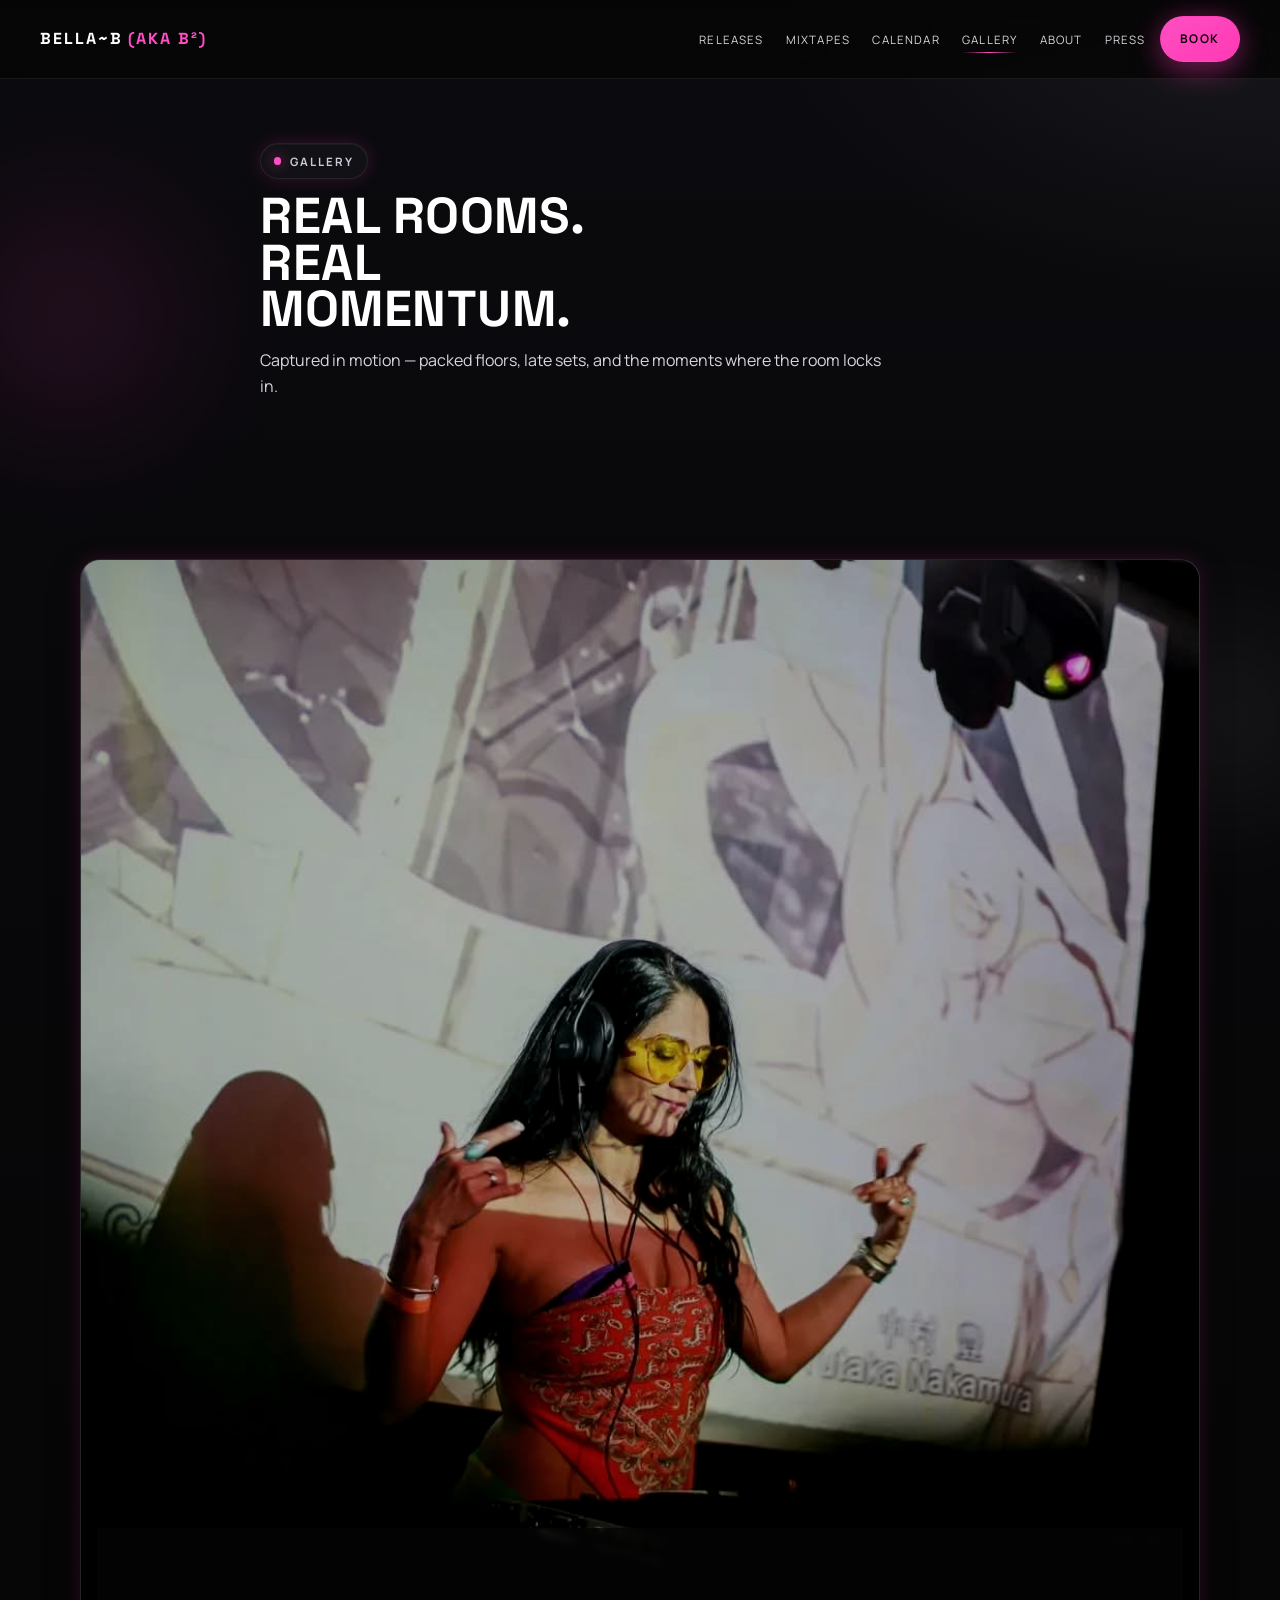
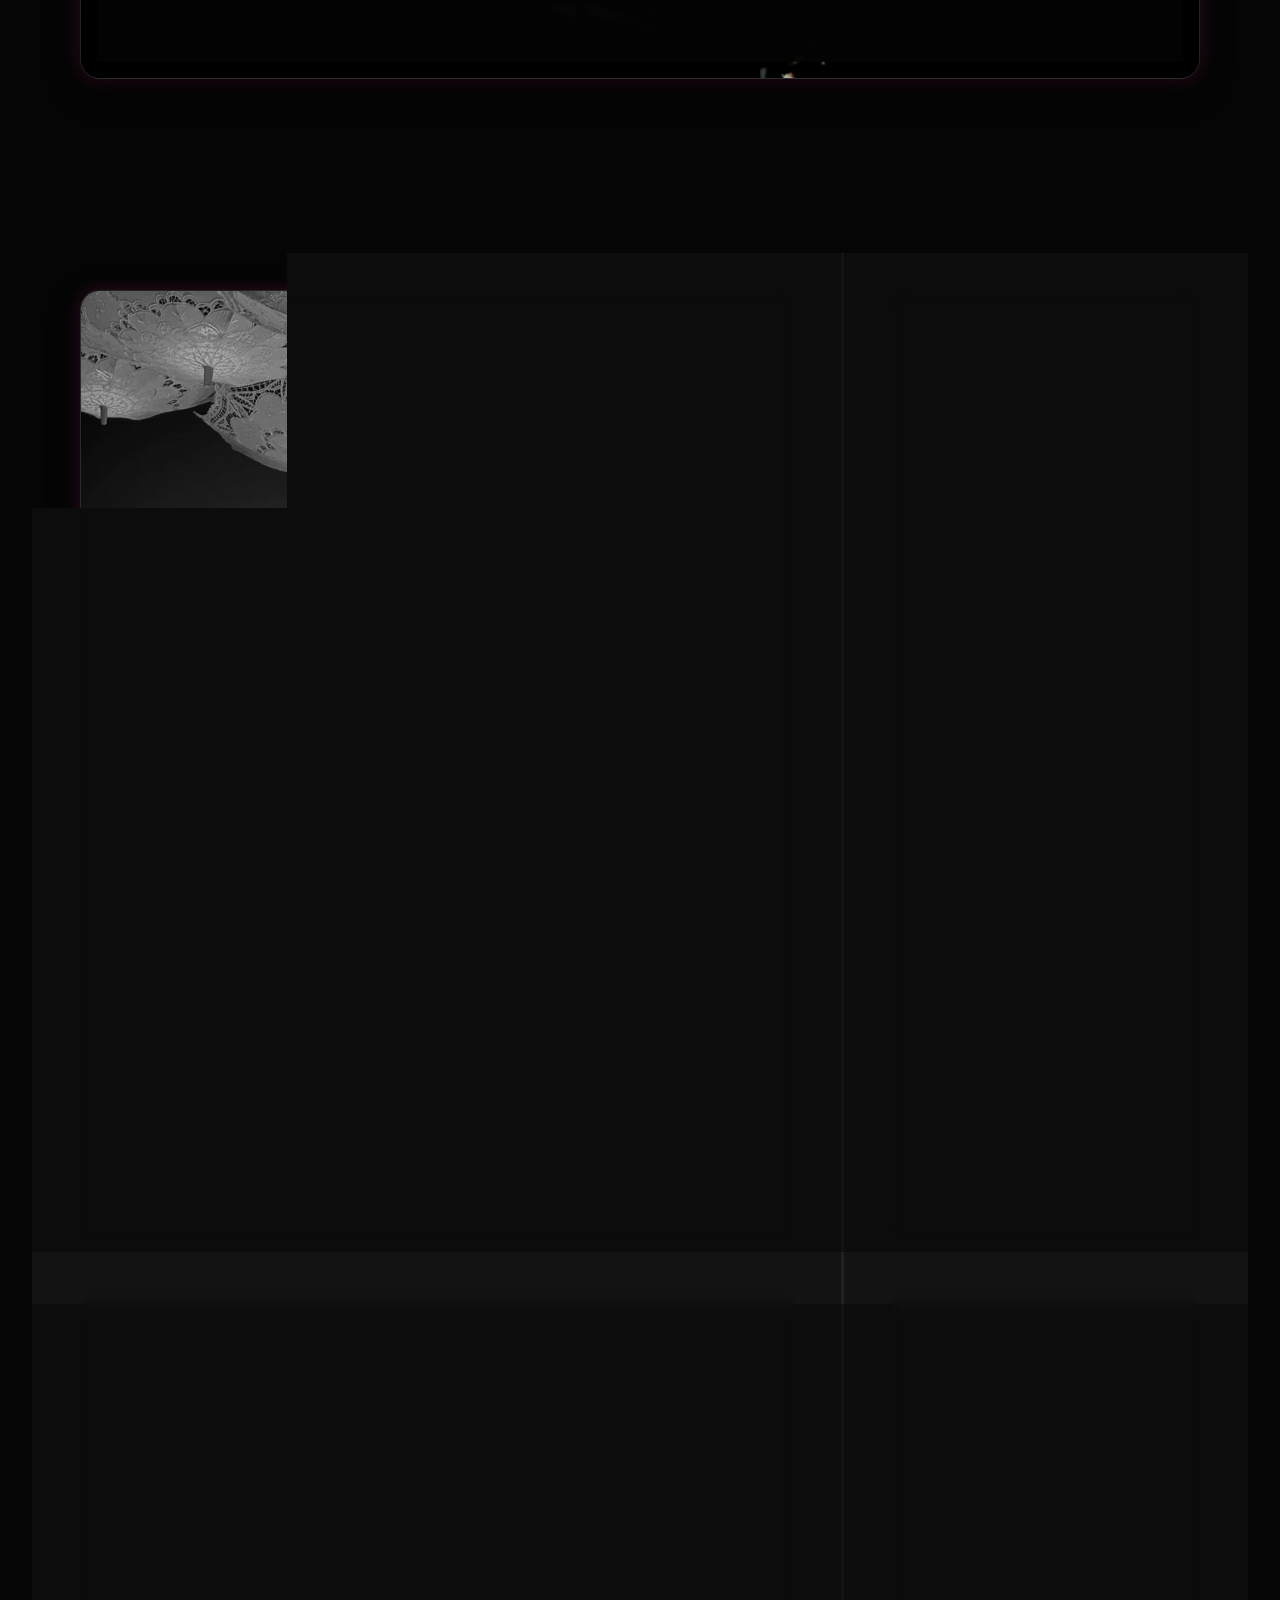
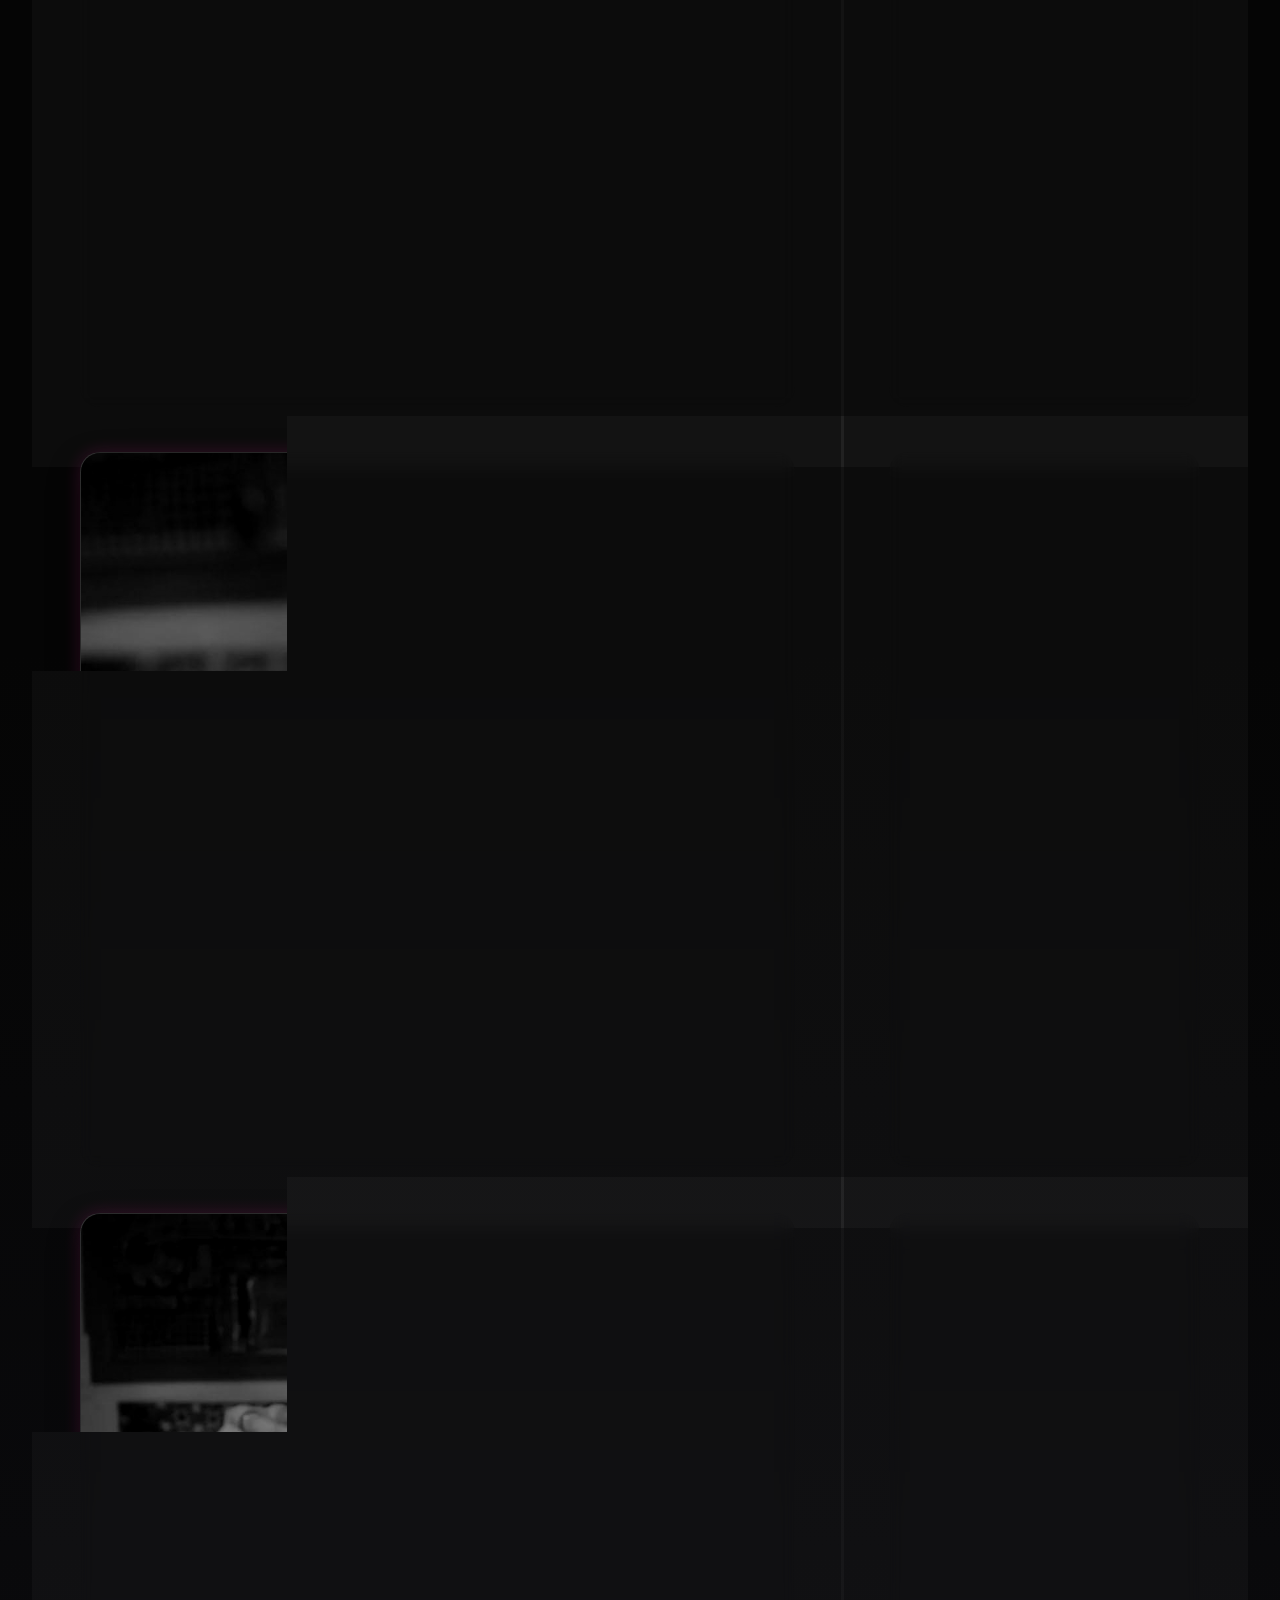
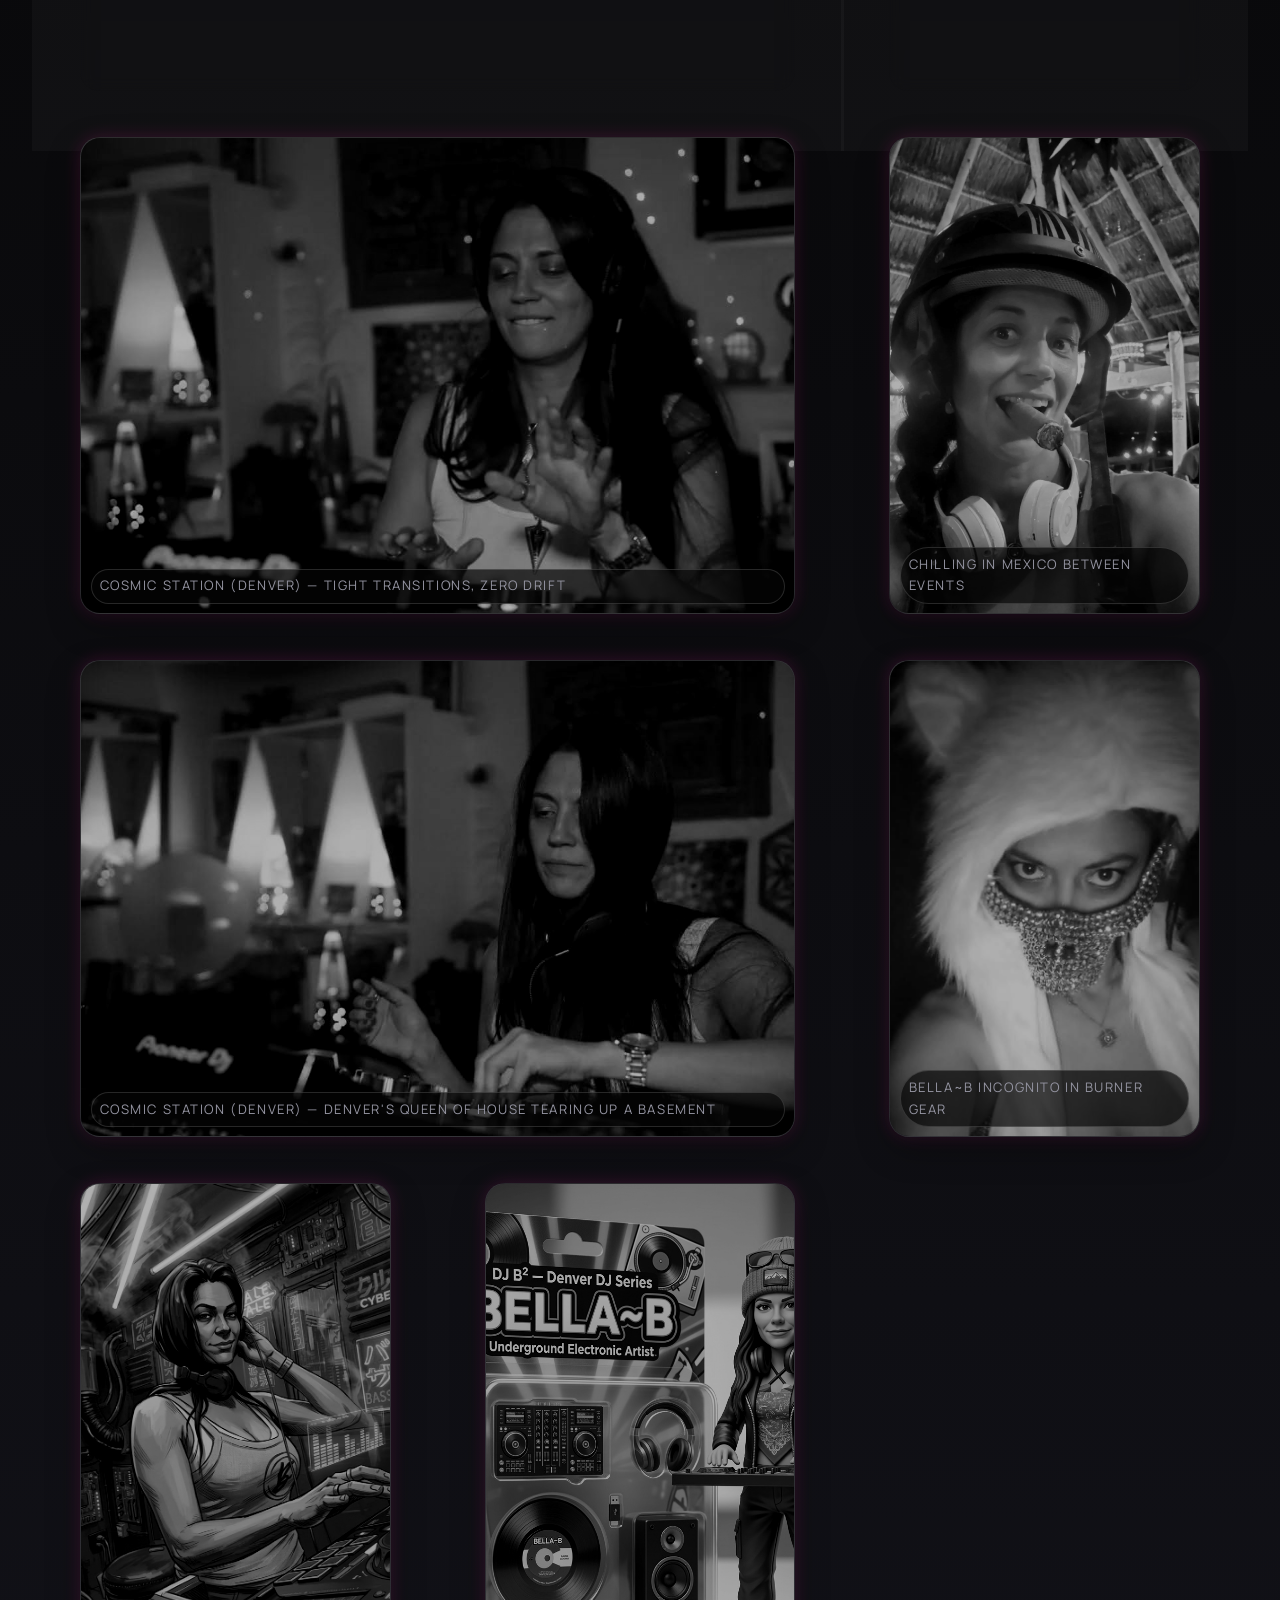
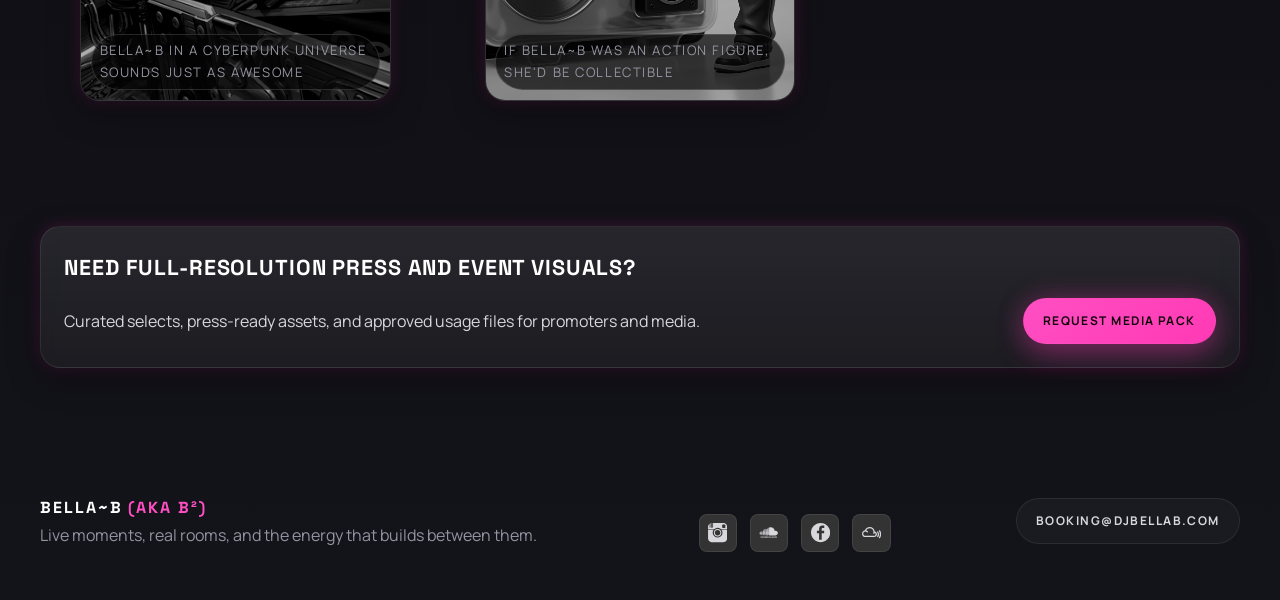
==== commit e40b377f: "Update gallery contents. Co-authored-by: Copilot <copilot@github.com>" ====
--- a/gallery.html
+++ b/gallery.html
@@ -48,85 +48,83 @@
             <figcaption>
               <p class="meta">Featured Visual</p>
               <h2>Peak-Hour Room Control</h2>
-              <p>Riot House — Denver / Late set pressure, full-room engagement, no drop in energy.</p>
+              <p>Your Mom's House (Denver) — Late set pressure, full-room engagement, no drop in energy.</p>
             </figcaption>
           </figure>
         </div>
       </section>
 
-      <div class="divider film-divider" role="presentation"></div>
-
       <section class="section gallery-cinematic-section">
         <div class="container">
           <div class="cinematic-grid">
             <figure class="cinema-tile cinema-tile--wide glass-panel hover-lift">
-              <img src="./assets/gallery/artist-image-beacon-neon.jpg" alt="Wide crowd scene at a Denver club night" loading="lazy" />
-              <figcaption class="meta">Riot House — Denver / Main floor fully engaged, peak-hour pressure holding steady</figcaption>
+              <img src="./assets/gallery/artist-image-beacon-neon.jpg" alt="Colorful DJ booth shot mid-performance" loading="lazy" />
+              <figcaption class="meta">Beacon (Denver) — Main floor fully engaged, peak-hour pressure holding steady</figcaption>
             </figure>
 
-            <figure class="cinema-tile cinema-tile--tall glass-panel hover-lift">
-              <img src="./assets/gallery/artist-image-beacon-plant.jpg" alt="BELLA~B booth-side portrait under red lighting" loading="lazy" />
-              <figcaption class="meta">Backstage — Weekend Run / Pre-set focus, transition between rooms</figcaption>
+            <figure class="cinema-tile cinema-tile--wide glass-panel hover-lift">
+              <img src="./assets/gallery/artist-image-beacon-plant.jpg" alt="BELLA~B side portrait under purple lighting" loading="lazy" />
+              <figcaption class="meta">Beacon (Denver) — Coven Collective event / Mid-set focus, transition between states</figcaption>
             </figure>
 
             <figure class="cinema-tile glass-panel hover-lift">
-              <img src="./assets/gallery/artist-image-bikini.jpg" alt="Crowd reaction near DJ booth" loading="lazy" />
-              <figcaption class="meta">Main Room — Denver / Front-row response, crowd locked and moving</figcaption>
+              <img src="./assets/gallery/artist-image-bikini.jpg" alt="Poolside artist portrait" loading="lazy" />
+              <figcaption class="meta">The Watermark (Denver) — Rocking poolside vibes</figcaption>
             </figure>
 
             <figure class="cinema-tile glass-panel hover-lift">
-              <img src="./assets/gallery/artist-image-cosmic-station-1.jpg" alt="Rooftop set atmosphere with city lights" loading="lazy" />
-              <figcaption class="meta">Rooftop — Austin / Sunset shift into night, energy building clean</figcaption>
+              <img src="./assets/gallery/artist-image-cosmic-station-1.jpg" alt="Basement set atmosphere with dim lights" loading="lazy" />
+              <figcaption class="meta">Cosmic Station (Denver) — Vibing with a deep basement set</figcaption>
             </figure>
 
             <figure class="cinema-tile cinema-tile--wide glass-panel hover-lift">
-              <img src="./assets/gallery/artist-image-cosmic-station-2.jpg" alt="Afterhours venue atmosphere with dancefloor motion" loading="lazy" />
-              <figcaption class="meta">Afterhours — Denver / Low light, high density, sustained floor control</figcaption>
+              <img src="./assets/gallery/artist-image-cosmic-station-2.jpg" alt="Close-up photo of BELLA~B performing" loading="lazy" />
+              <figcaption class="meta">Cosmic Station (Denver) — Late night session</figcaption>
             </figure>
 
             <figure class="cinema-tile cinema-tile--wide glass-panel hover-lift">
-              <img src="./assets/gallery/artist-image-cosmic-station-3.jpg" alt="Candid social scene before a set" loading="lazy" />
-              <figcaption class="meta">Pre-Set Orbit / Social flow before the room fills</figcaption>
+              <img src="./assets/gallery/artist-image-cosmic-station-3.jpg" alt="BELLA~B smiling while DJing" loading="lazy" />
+              <figcaption class="meta">Cosmic Station (Denver) — The artist loves what she does and it shows</figcaption>
             </figure>
 
             <figure class="cinema-tile cinema-tile--wide glass-panel hover-lift">
               <img src="./assets/gallery/artist-image-cosmic-station-4.jpg" alt="BELLA~B at mixer controls during late set" loading="lazy" />
-              <figcaption class="meta">Booth Focus — Live Mix / Tight transitions, zero drift</figcaption>
+              <figcaption class="meta">Cosmic Station (Denver) — Tight transitions, zero drift</figcaption>
+            </figure>
+
+            <figure class="cinema-tile cinema-tile--wide glass-panel hover-lift">
+              <img src="./assets/gallery/artist-image-cosmic-station-5.jpg" alt="BELLA~B DJing with colorful lighting" loading="lazy" />
+              <figcaption class="meta">Cosmic Station (Denver) — Denver's queen of house tearing up a basement</figcaption>
             </figure>
 
             <figure class="cinema-tile glass-panel hover-lift">
-              <img src="./assets/gallery/artist-image-cosmic-station-5.jpg" alt="Venue lights and atmosphere after midnight" loading="lazy" />
-              <figcaption class="meta">Midnight+ — Venue Atmosphere / Lights up, energy still climbing</figcaption>
+              <img src="./assets/gallery/artist-image-dkc-1.jpg" alt="BELLA~B wearing a Denver Kush Club hat" loading="lazy" />
+              <figcaption class="meta">Photo shoot for Denver Kush Club</figcaption>
             </figure>
 
             <figure class="cinema-tile glass-panel hover-lift">
-              <img src="./assets/gallery/artist-image-dkc-1.jpg" alt="Venue lights and atmosphere after midnight" loading="lazy" />
-              <figcaption class="meta">Midnight+ — Venue Atmosphere / Lights up, energy still climbing</figcaption>
+              <img src="./assets/gallery/artist-image-fedora.jpg" alt="BELLA~B wearing a fedora" loading="lazy" />
+              <figcaption class="meta">Hanging at the Comma Hotel in Denver</figcaption>
             </figure>
 
             <figure class="cinema-tile glass-panel hover-lift">
-              <img src="./assets/gallery/artist-image-fedora.jpg" alt="Venue lights and atmosphere after midnight" loading="lazy" />
-              <figcaption class="meta">Midnight+ — Venue Atmosphere / Lights up, energy still climbing</figcaption>
+              <img src="./assets/gallery/artist-image-isla-mujeres.jpg" alt="BELLA~B smoking a cigar in Mexico" loading="lazy" />
+              <figcaption class="meta">Chilling in Mexico between events</figcaption>
             </figure>
 
             <figure class="cinema-tile glass-panel hover-lift">
-              <img src="./assets/gallery/artist-image-isla-mujeres.jpg" alt="Venue lights and atmosphere after midnight" loading="lazy" />
-              <figcaption class="meta">Midnight+ — Venue Atmosphere / Lights up, energy still climbing</figcaption>
+              <img src="./assets/gallery/artist-image-mask.jpg" alt="BELLA~B wearing a fuzzy headdress and mask" loading="lazy" />
+              <figcaption class="meta">BELLA~B incognito in burner gear</figcaption>
             </figure>
 
             <figure class="cinema-tile glass-panel hover-lift">
-              <img src="./assets/gallery/artist-image-mask.jpg" alt="Venue lights and atmosphere after midnight" loading="lazy" />
-              <figcaption class="meta">Midnight+ — Venue Atmosphere / Lights up, energy still climbing</figcaption>
+              <img src="./assets/gallery/artist-image-anime.png" alt="BELLA~B in anime style" loading="lazy" />
+              <figcaption class="meta">BELLA~B in a cyberpunk universe sounds just as awesome</figcaption>
             </figure>
 
             <figure class="cinema-tile glass-panel hover-lift">
-              <img src="./assets/gallery/artist-image-placeholder.png" alt="Venue lights and atmosphere after midnight" loading="lazy" />
-              <figcaption class="meta">Midnight+ — Venue Atmosphere / Lights up, energy still climbing</figcaption>
-            </figure>
-
-            <figure class="cinema-tile glass-panel hover-lift">
-              <img src="./assets/gallery/artist-image-toy.jpg" alt="Venue lights and atmosphere after midnight" loading="lazy" />
-              <figcaption class="meta">Midnight+ — Venue Atmosphere / Lights up, energy still climbing</figcaption>
+              <img src="./assets/gallery/artist-image-toy.jpg" alt="BELLA~B as a vinyl action figure" loading="lazy" />
+              <figcaption class="meta">If BELLA~B was an action figure, she'd be collectible</figcaption>
             </figure>
 
           </div>
--- a/styles.css
+++ b/styles.css
@@ -194,11 +194,36 @@
   max-width: 12ch;
 }
 
+.section-header:has(.section-header-row) {
+  max-width: none;
+}
+
+.section-header-row {
+  display: flex;
+  align-items: center;
+  justify-content: space-between;
+  gap: 1rem;
+}
+
 .lead {
   margin: 0;
   color: var(--text-1);
   max-width: 63ch;
   font-size: clamp(1rem, 1.15vw, 1.08rem);
+}
+
+.lead a {
+  color: var(--pink);
+  text-decoration: underline;
+  text-decoration-color: rgba(255, 57, 180, 0.4);
+  text-underline-offset: 3px;
+  transition: color var(--fast) var(--ease-out), text-decoration-color var(--fast) var(--ease-out);
+}
+
+.lead a:hover,
+.lead a:focus-visible {
+  color: var(--pink-strong);
+  text-decoration-color: var(--pink-strong);
 }
 
 .meta {
@@ -530,7 +555,6 @@
 .media-card,
 .release-card,
 .mix-card,
-.gallery-tile,
 .quote-card {
   padding: 0.95rem;
   display: grid;
@@ -588,6 +612,23 @@
   text-shadow: var(--pink-glow-soft);
 }
 
+.release-card:hover .card-cta,
+.release-card:focus-within .card-cta,
+.mix-card:hover .card-cta,
+.mix-card:focus-within .card-cta {
+  color: var(--text-0);
+  border-color: var(--pink-strong);
+  text-shadow: var(--pink-glow-soft);
+}
+
+.event-row li:hover .event-link,
+.event-row li:focus-within .event-link {
+  border-color: var(--line-strong);
+  background: var(--surface-1);
+  box-shadow: var(--pink-glow-soft);
+  transform: translateY(-2px);
+}
+
 .media-card h3,
 .release-card h3,
 .mix-card h3,
@@ -618,7 +659,7 @@
 }
 
 .release-card {
-  grid-column: span 4;
+  grid-column: span 6;
 }
 
 .mix-card {
@@ -711,29 +752,14 @@
   transform: translateY(-2px);
 }
 
-/* Stretched-link: makes the whole card/row clickable */
-.release-card .card-cta,
-.mix-card .card-cta,
-.event-row li .event-link {
-  position: relative;
-  z-index: 1;
-}
-
-.release-card .card-cta::after,
-.mix-card .card-cta::after {
-  content: "";
-  position: absolute;
-  inset: 0;
-  z-index: 0;
-  border-radius: var(--radius-sm);
-}
-
-.event-row li .event-link::after {
-  content: "";
-  position: absolute;
-  inset: 0;
-  z-index: 0;
-  border-radius: 12px;
+/* Hot cards are click-anywhere targets on index lists */
+.is-hot-card {
+  cursor: pointer;
+}
+
+.is-hot-card:focus-visible {
+  outline: 2px solid var(--pink-strong);
+  outline-offset: 2px;
 }
 
 .gallery-grid {
@@ -744,6 +770,8 @@
 
 .gallery-tile {
   position: relative;
+  display: block;
+  padding: 0;
   min-height: 190px;
   overflow: hidden;
   grid-column: span 4;
@@ -753,22 +781,57 @@
   grid-column: span 6;
 }
 
+/* Narrow portrait tiles: tall aspect-ratio keeps subjects visible */
 .gallery-strip .gallery-tile:nth-child(2),
-.gallery-strip .gallery-tile:nth-child(3),
-.gallery-strip .gallery-tile:nth-child(4) {
+.gallery-strip .gallery-tile:nth-child(3) {
   grid-column: span 3;
-}
-
+  aspect-ratio: 3 / 4;
+}
+
+/* Tiles 4 and 5 each take half the row — grid math: 6 + 6 = 12 */
+/* 16/9 ratio gives ~337px height at desktop, enough to show face + hat */
+.gallery-strip .gallery-tile:nth-child(4),
 .gallery-strip .gallery-tile:nth-child(5) {
   grid-column: span 6;
+  aspect-ratio: 16 / 9;
 }
 
 .gallery-tile img {
+  position: absolute;
+  inset: 0;
   width: 100%;
   height: 100%;
   object-fit: cover;
+  object-position: center center;
   filter: grayscale(1) saturate(0.9) contrast(1.03);
   transition: transform var(--slow) var(--ease-out), filter var(--slow) var(--ease-out);
+}
+
+/* Per-image crop anchors tuned to each photo's subject */
+
+/* beacon-neon: portrait image, DJ + neon signs in lower 2/3 — pull frame down */
+.gallery-strip .gallery-tile:nth-child(1) img {
+  object-position: 50% 62%;
+}
+
+/* cosmic-station-1: face top-center, Pioneer deck below — anchor near top */
+.gallery-strip .gallery-tile:nth-child(2) img {
+  object-position: 54% 12%;
+}
+
+/* cosmic-station-3: wide image, smiling face right of center — anchor right */
+.gallery-strip .gallery-tile:nth-child(3) img {
+  object-position: 62% 22%;
+}
+
+/* fedora: subject is left-center, hat at top — anchor upper-left */
+.gallery-strip .gallery-tile:nth-child(4) img {
+  object-position: 44% 8%;
+}
+
+/* dkc-1: face + hat fill the center — center horizontally, favor upper-mid */
+.gallery-strip .gallery-tile:nth-child(5) img {
+  object-position: 50% 32%;
 }
 
 .gallery-tile:hover img,
@@ -973,6 +1036,70 @@
   margin: 0.2rem 0 0;
   color: var(--text-1);
   font-size: 0.88rem;
+}
+
+.spotlight-player {
+  margin-top: 0.25rem;
+  border-radius: 14px;
+  overflow: hidden;
+}
+
+.release-links {
+  display: flex;
+  flex-direction: column;
+  gap: 0.85rem;
+  padding: 1.1rem 0;
+  border-bottom: 1px solid var(--line-soft);
+}
+
+.release-links__group {
+  display: flex;
+  align-items: center;
+  flex-wrap: wrap;
+  gap: 0.45rem;
+}
+
+.release-links__label {
+  min-width: 3.25rem;
+  color: var(--text-2);
+  font-size: 0.72rem;
+  font-weight: 700;
+  letter-spacing: 0.14em;
+  text-transform: uppercase;
+}
+
+.release-links__chips {
+  display: flex;
+  flex-wrap: wrap;
+  gap: 0.45rem;
+}
+
+.release-link-chip {
+  display: inline-flex;
+  align-items: center;
+  height: 2rem;
+  padding: 0 0.85rem;
+  border-radius: 999px;
+  border: 1px solid var(--line-soft);
+  background: var(--surface-0);
+  color: var(--text-1);
+  font-size: 0.75rem;
+  font-weight: 600;
+  letter-spacing: 0.04em;
+  text-decoration: none;
+  transition: border-color var(--fast) var(--ease-out), color var(--fast) var(--ease-out), background-color var(--fast) var(--ease-out);
+}
+
+.release-link-chip:hover,
+.release-link-chip:focus-visible {
+  border-color: var(--pink);
+  color: var(--pink);
+  background: var(--pink-soft);
+}
+
+.release-link-chip:focus-visible {
+  outline: 2px solid var(--pink-strong);
+  outline-offset: 2px;
 }
 
 .spotlight-actions {
@@ -1637,7 +1764,11 @@
   }
 
   .gallery-tile {
-    grid-column: span 6;
+    position: relative;
+    padding: 0;
+    min-height: 190px;
+    overflow: hidden;
+    grid-column: span 4;
   }
 
   .gallery-strip .gallery-tile:nth-child(1),
@@ -1646,6 +1777,7 @@
   .gallery-strip .gallery-tile:nth-child(4),
   .gallery-strip .gallery-tile:nth-child(5) {
     grid-column: span 6;
+    aspect-ratio: unset;
   }
 
   .footer-grid {
@@ -1714,6 +1846,7 @@
   .gallery-strip .gallery-tile:nth-child(4),
   .gallery-strip .gallery-tile:nth-child(5) {
     grid-column: span 12;
+    aspect-ratio: unset;
   }
 
   .event-row li {
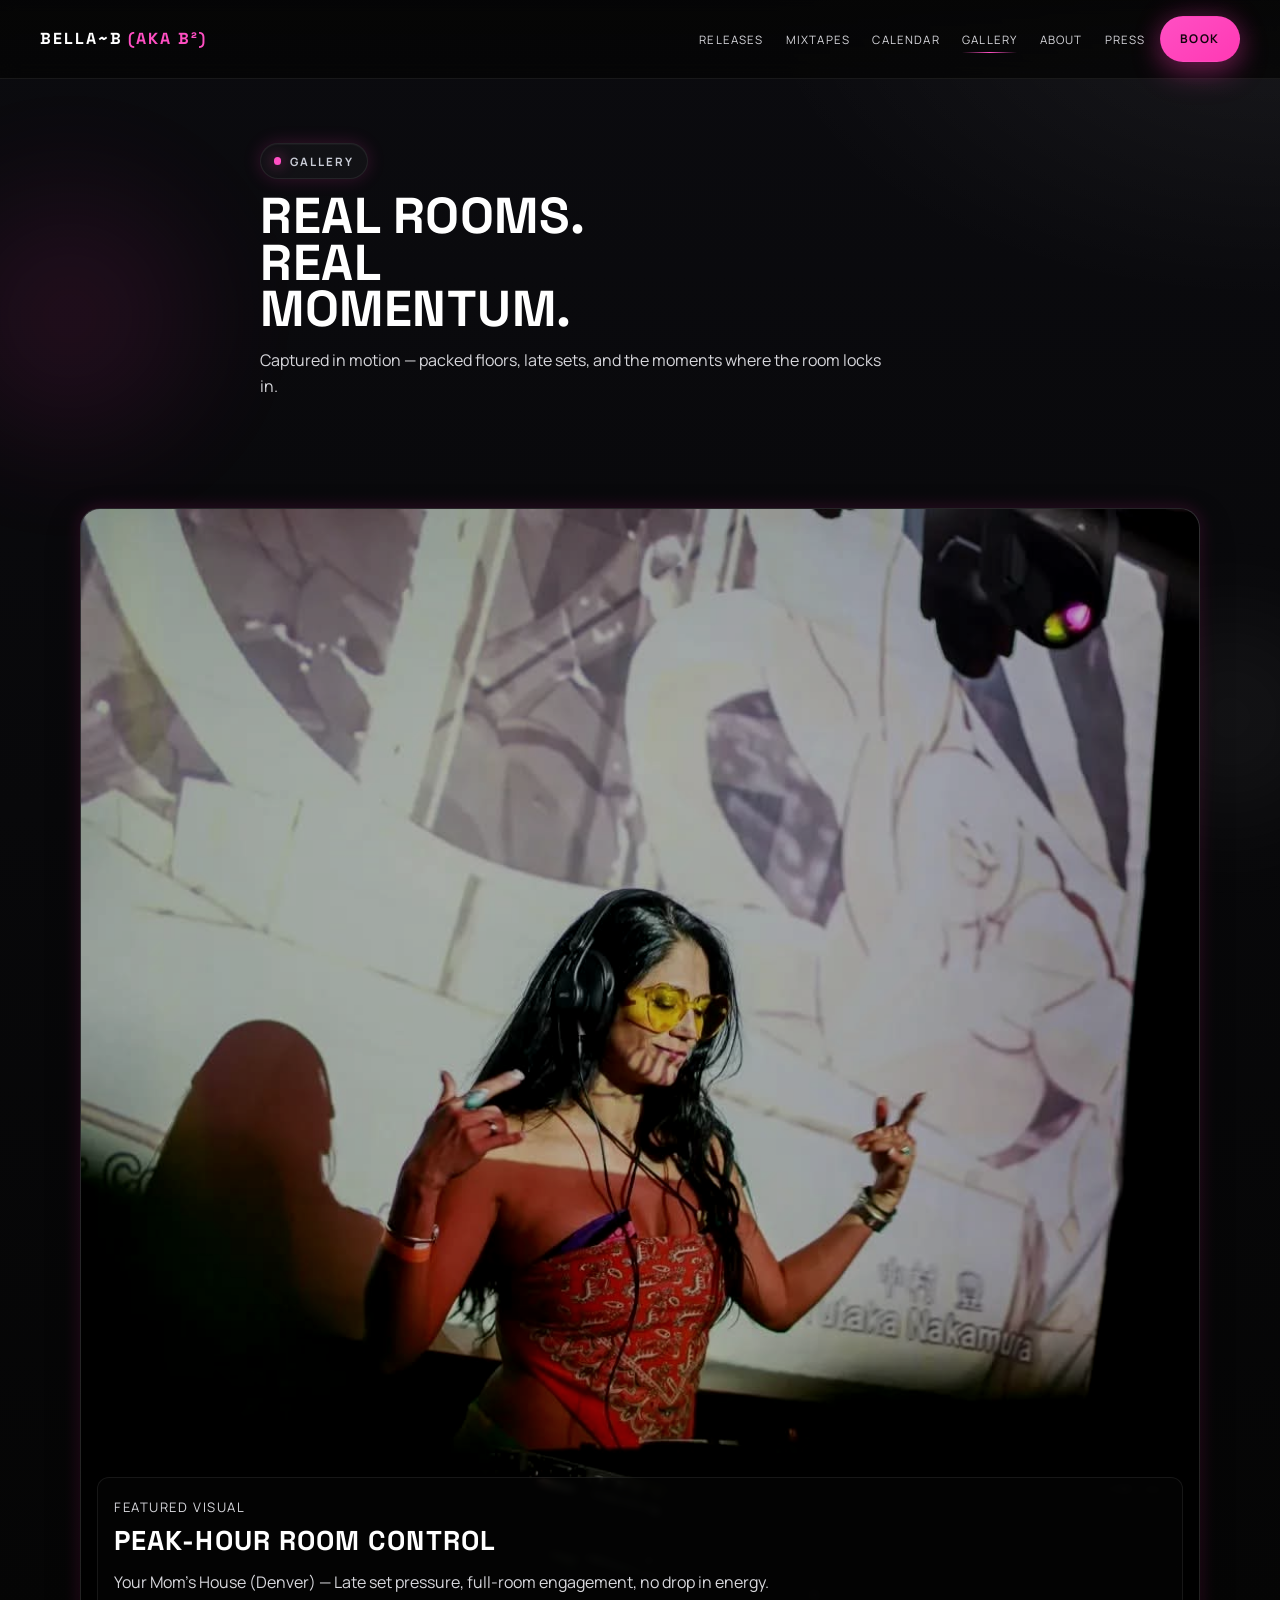
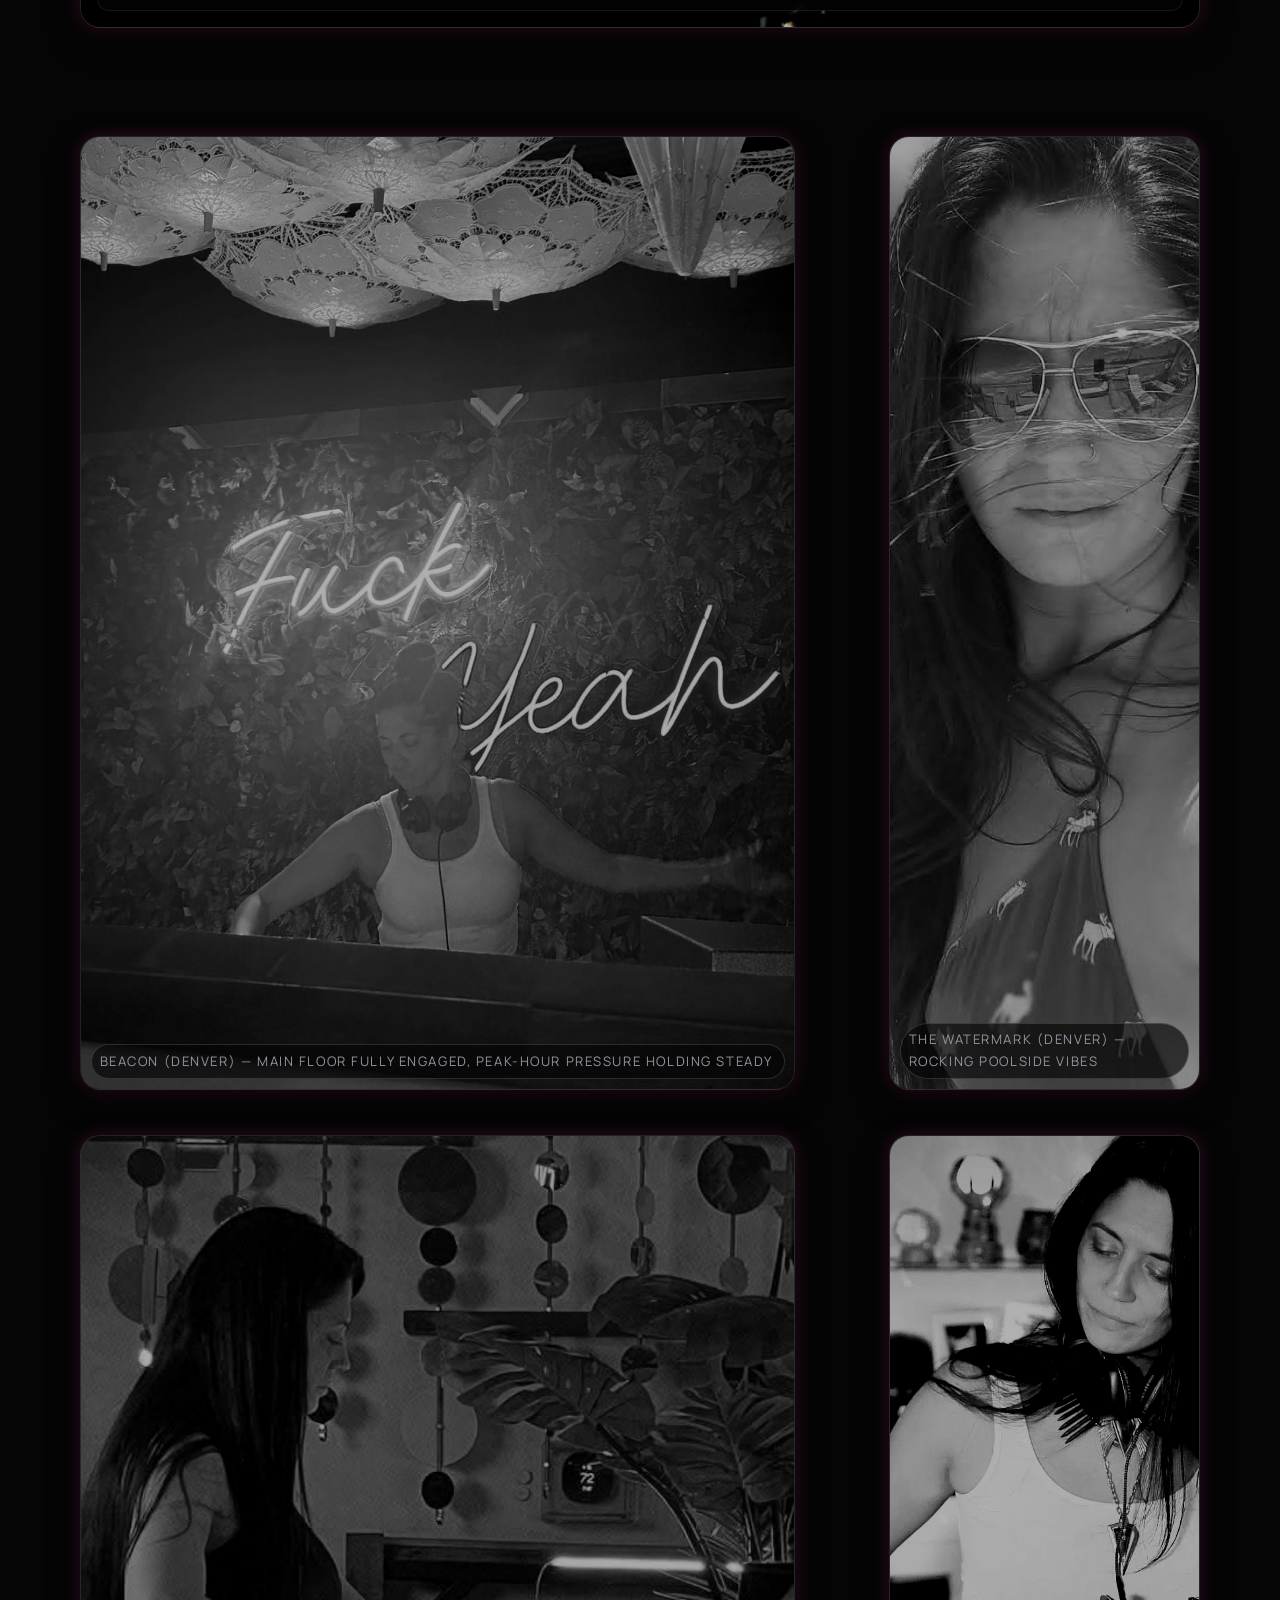
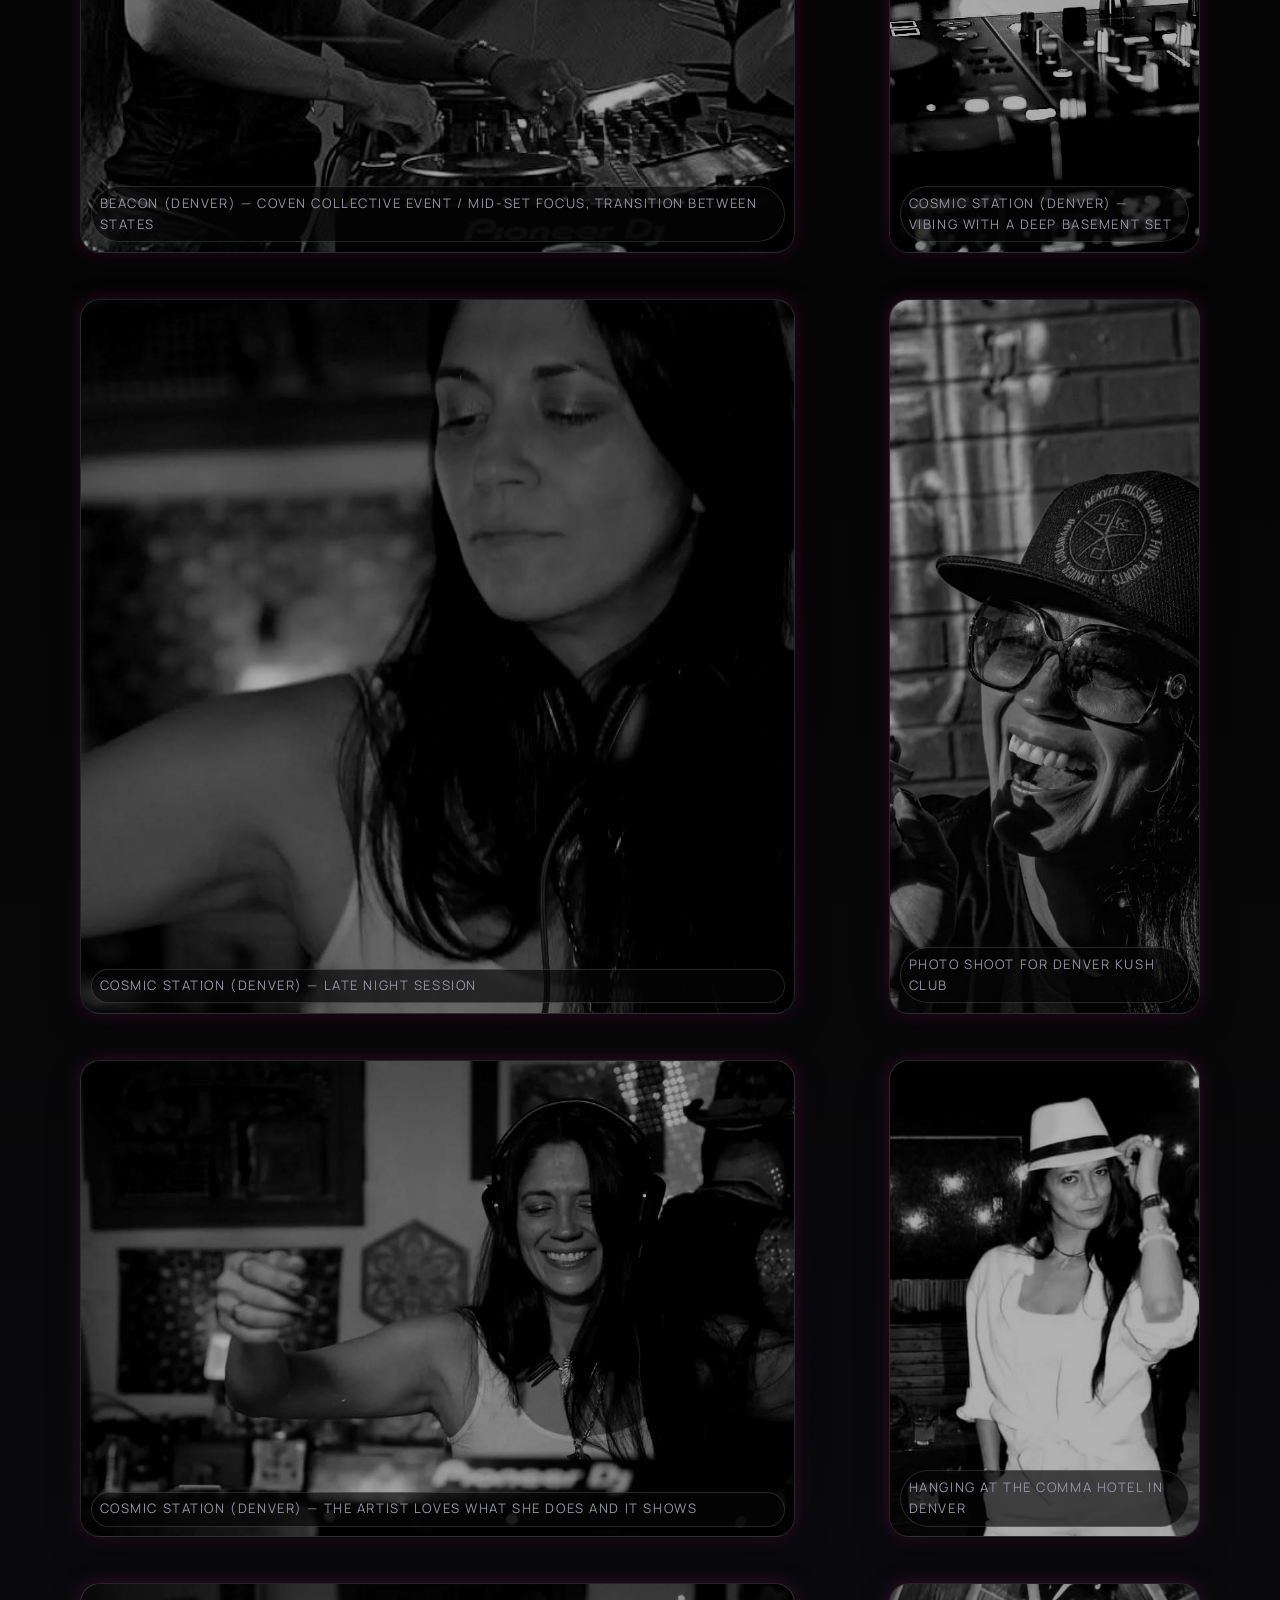
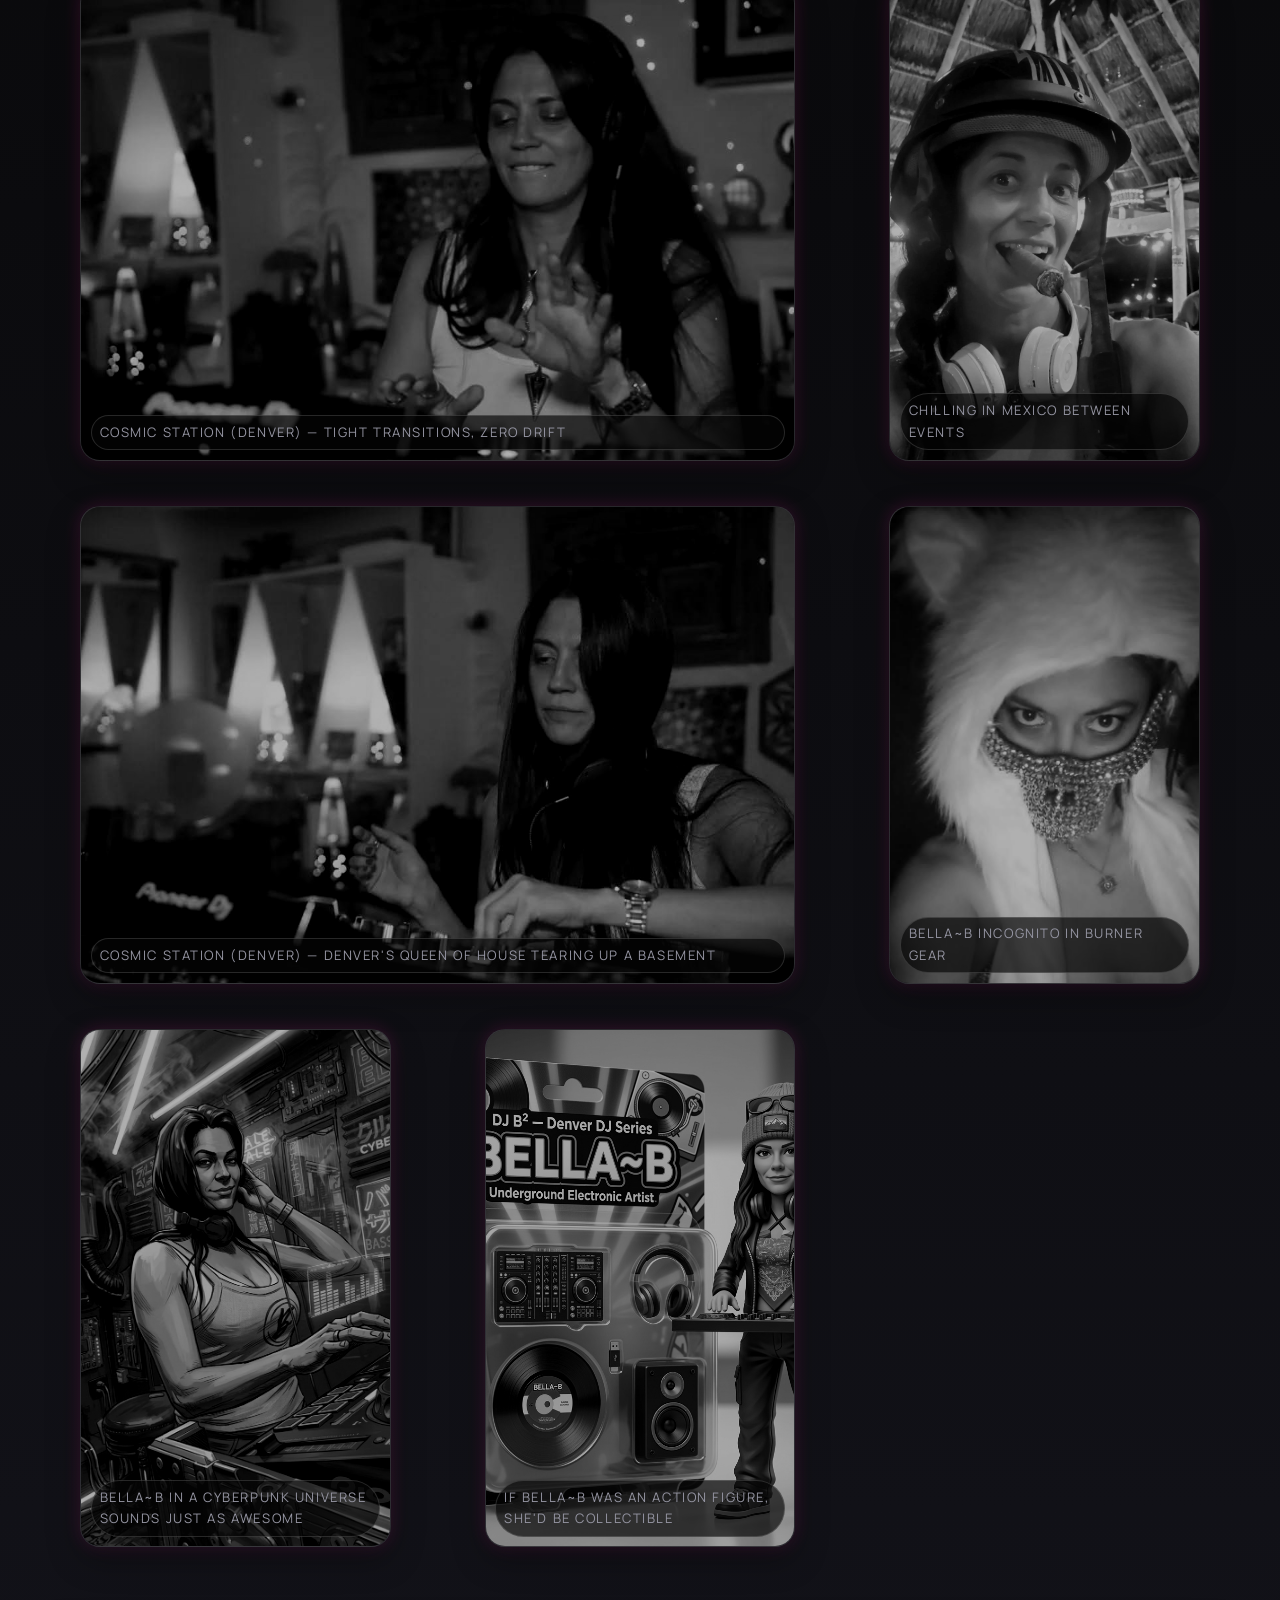
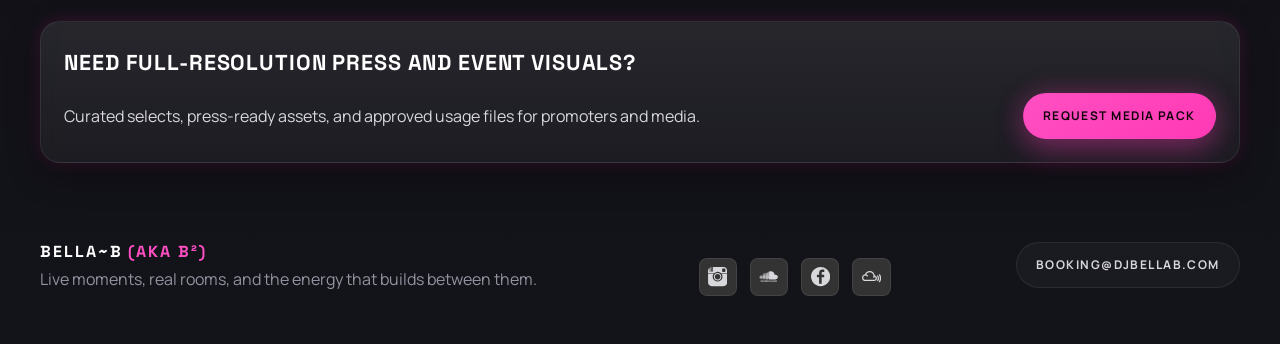
==== commit 0deb5e9c: "Add favicon" ====
--- a/gallery.html
+++ b/gallery.html
@@ -11,6 +11,11 @@
     href="https://fonts.googleapis.com/css2?family=Manrope:wght@400;500;600;700;800&family=Space+Grotesk:wght@500;700&display=swap"
     rel="stylesheet"
   />
+  <link rel="icon" type="image/x-icon" href="assets/icons/site/favicon.ico" />
+  <link rel="icon" type="image/png" sizes="16x16" href="assets/icons/site/favicon-16x16.png" />
+  <link rel="icon" type="image/png" sizes="32x32" href="assets/icons/site/favicon-32x32.png" />
+  <link rel="apple-touch-icon" sizes="180x180" href="assets/icons/site/apple-touch-icon.png" />
+  <link rel="manifest" href="assets/icons/site/site.webmanifest" />
   <link rel="stylesheet" href="styles.css" />
 </head>
 <body>
--- a/styles.css
+++ b/styles.css
@@ -138,7 +138,7 @@
 }
 
 .section {
-  padding: clamp(4rem, 7vw, 7rem) 0;
+  padding: clamp(1.5rem, 3vw, 3rem) 0;
 }
 
 .hero-stage {
@@ -1042,6 +1042,10 @@
   margin-top: 0.25rem;
   border-radius: 14px;
   overflow: hidden;
+}
+
+.spotlight-player iframe {
+  border-radius: 12px;
 }
 
 .release-links {
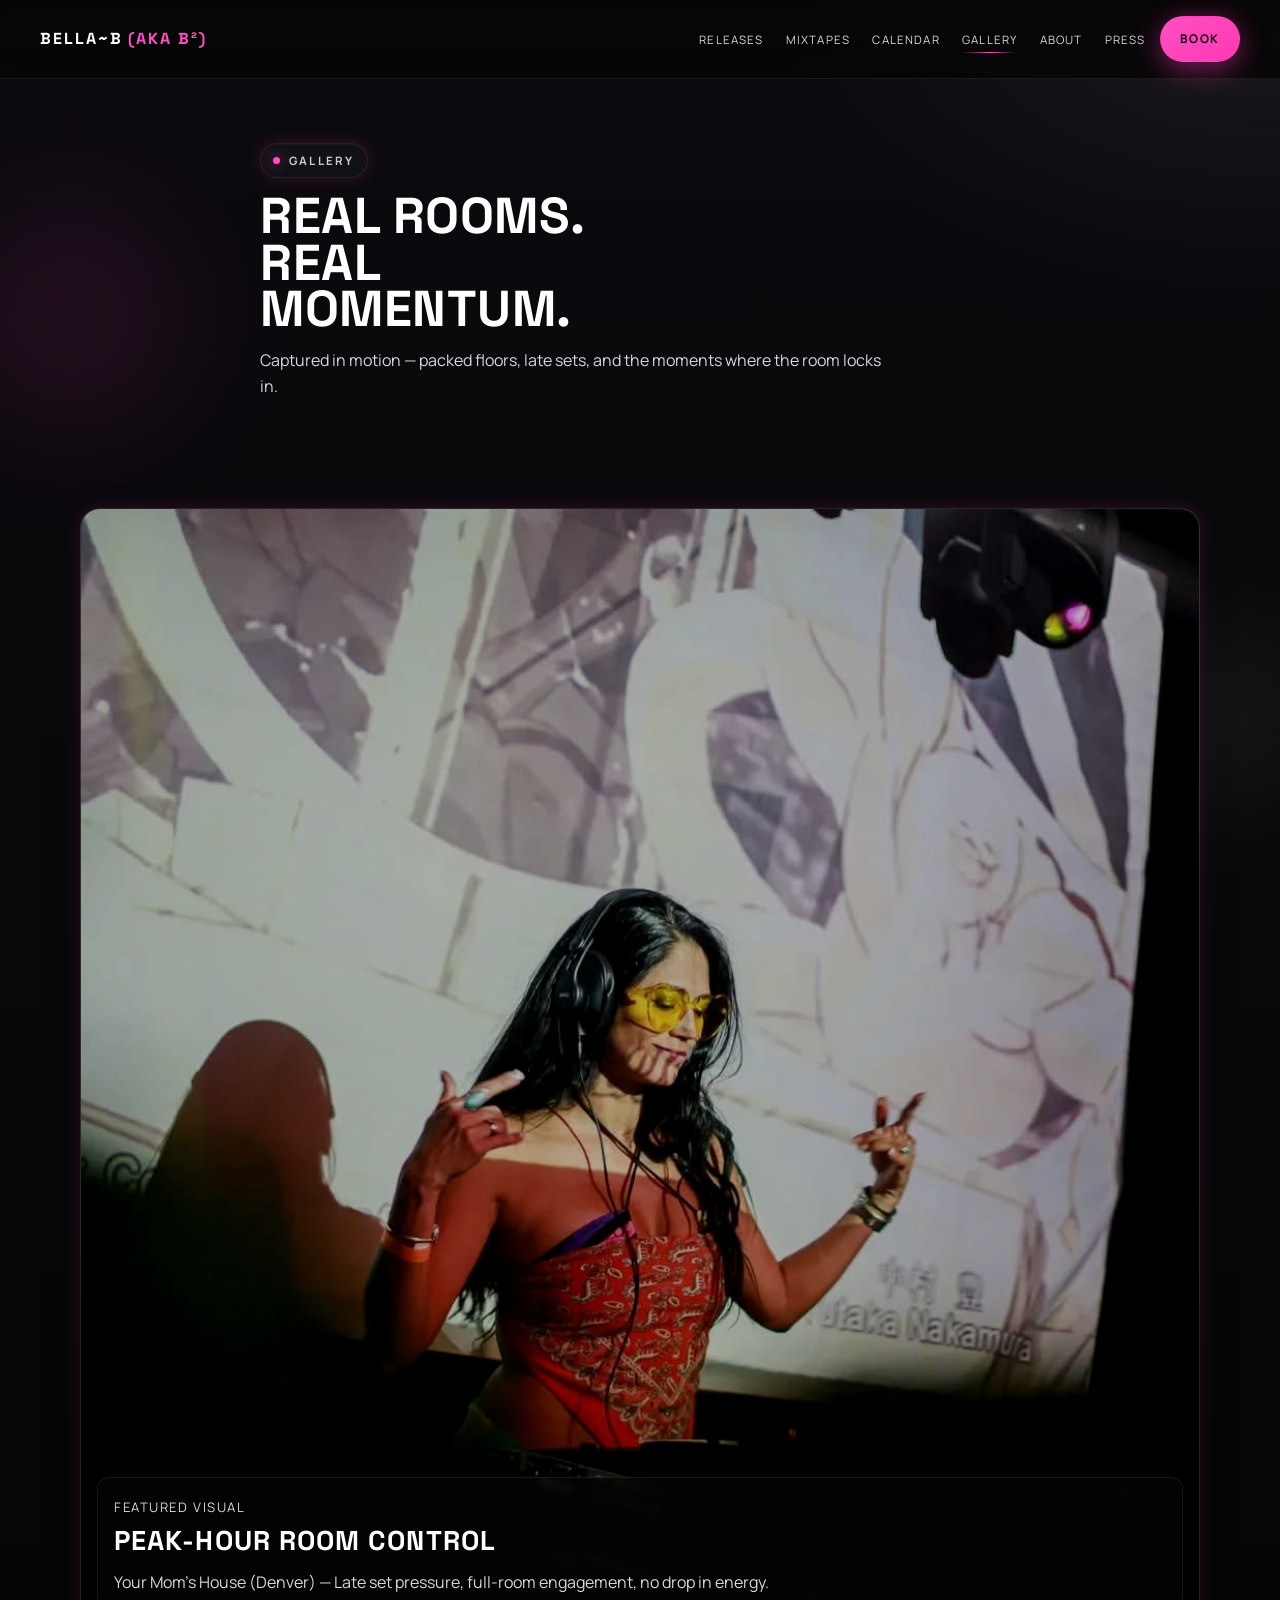
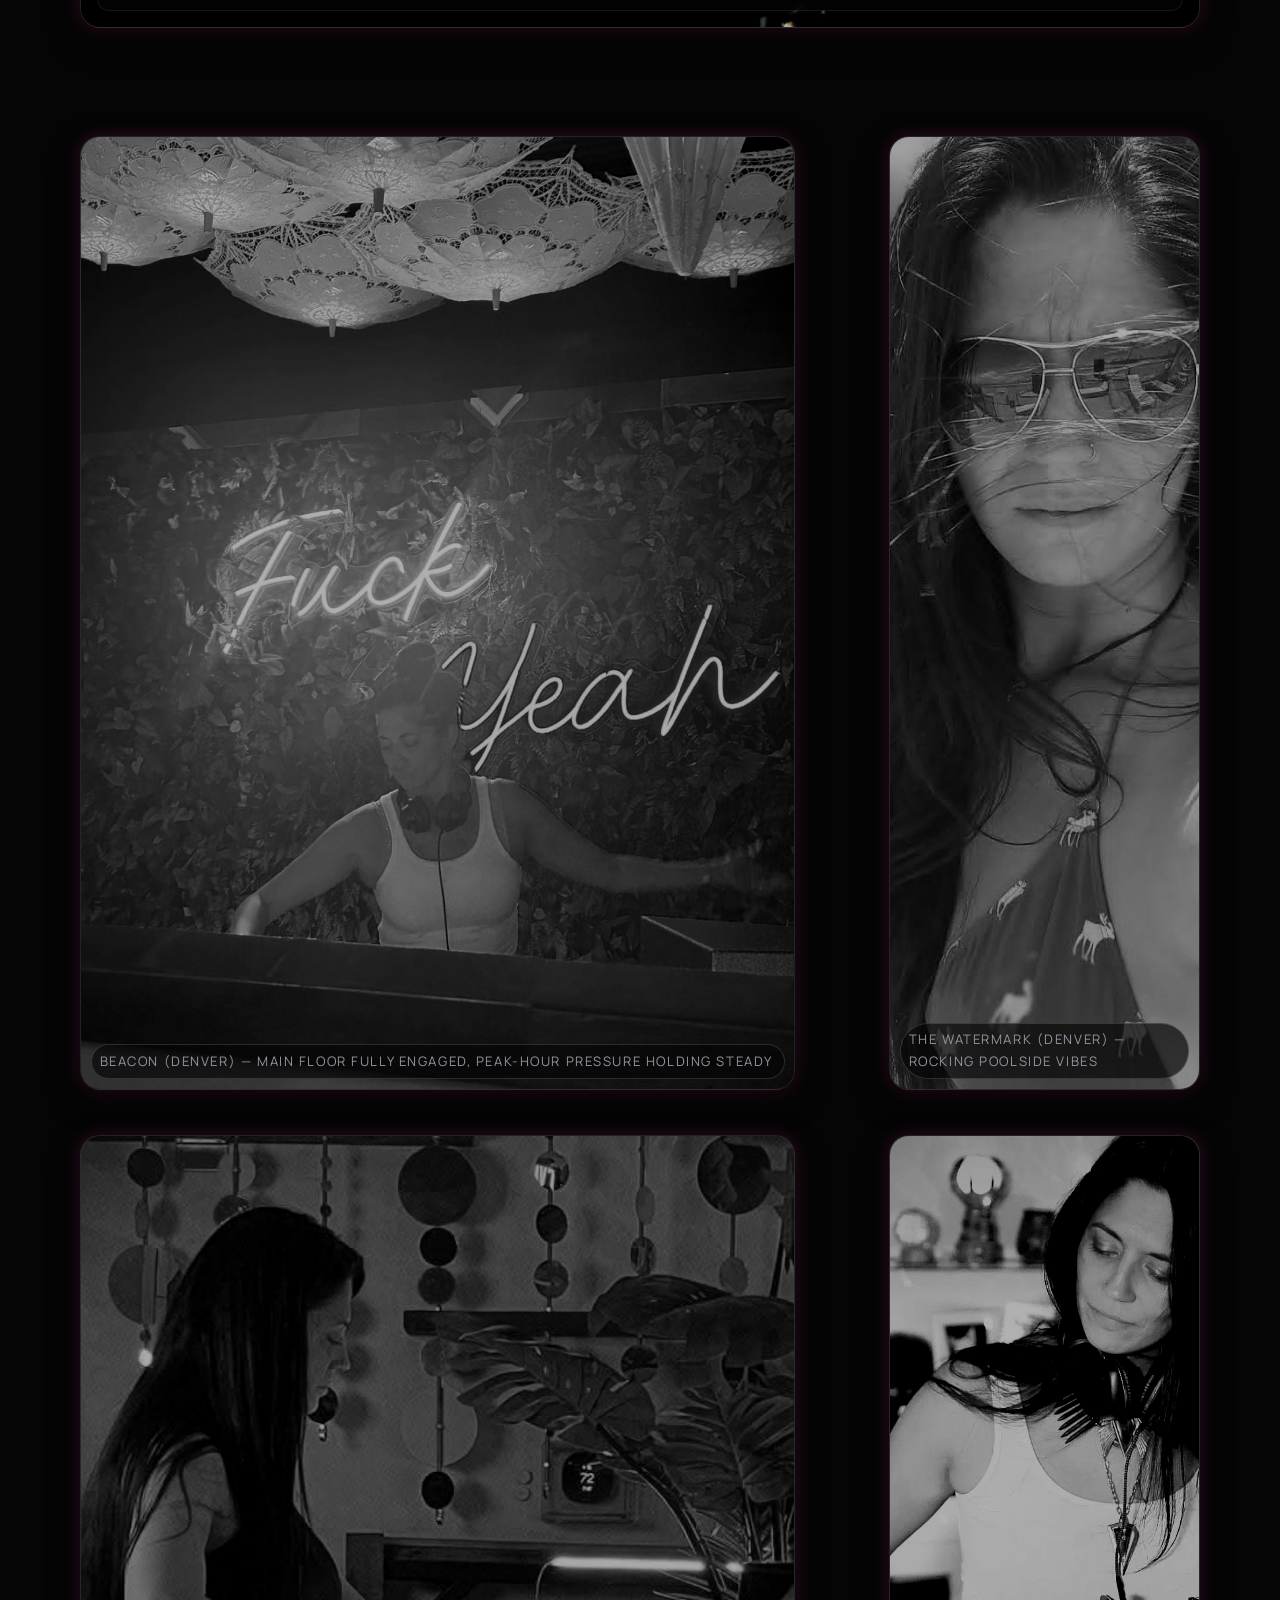
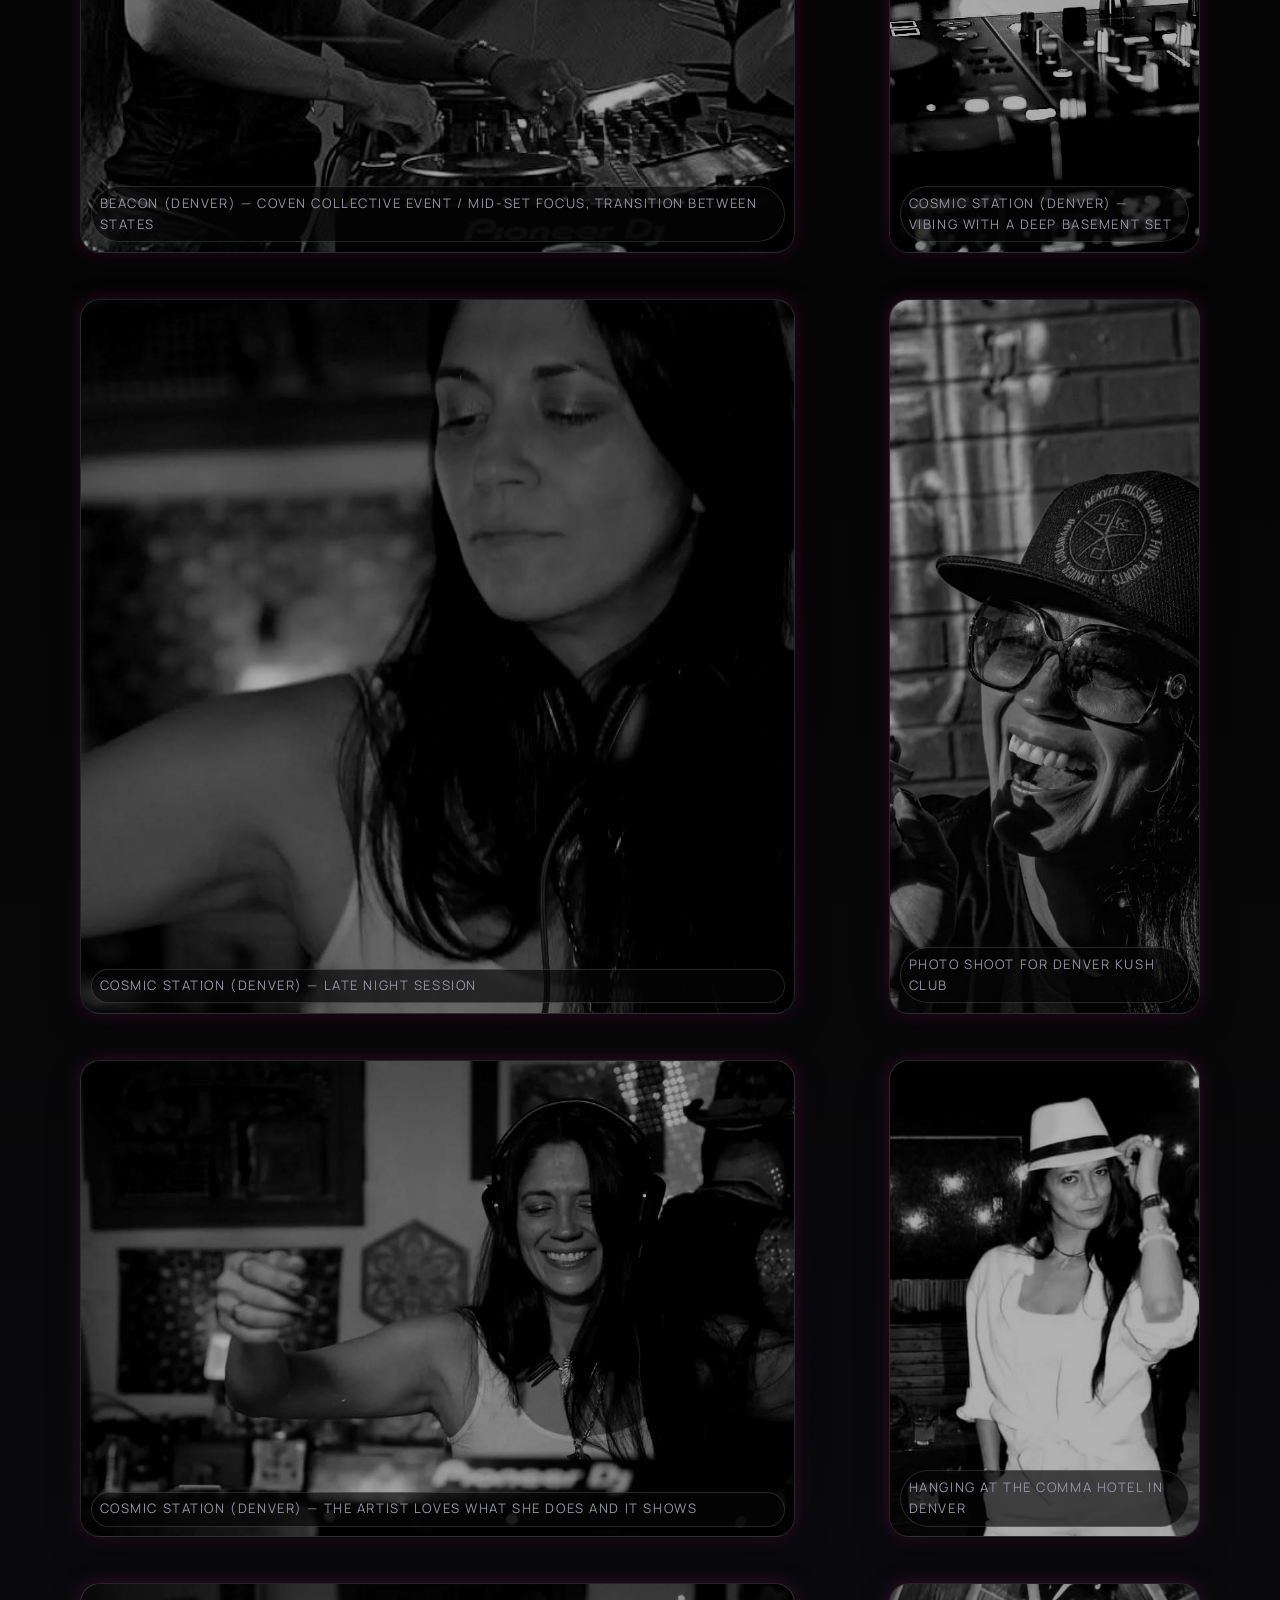
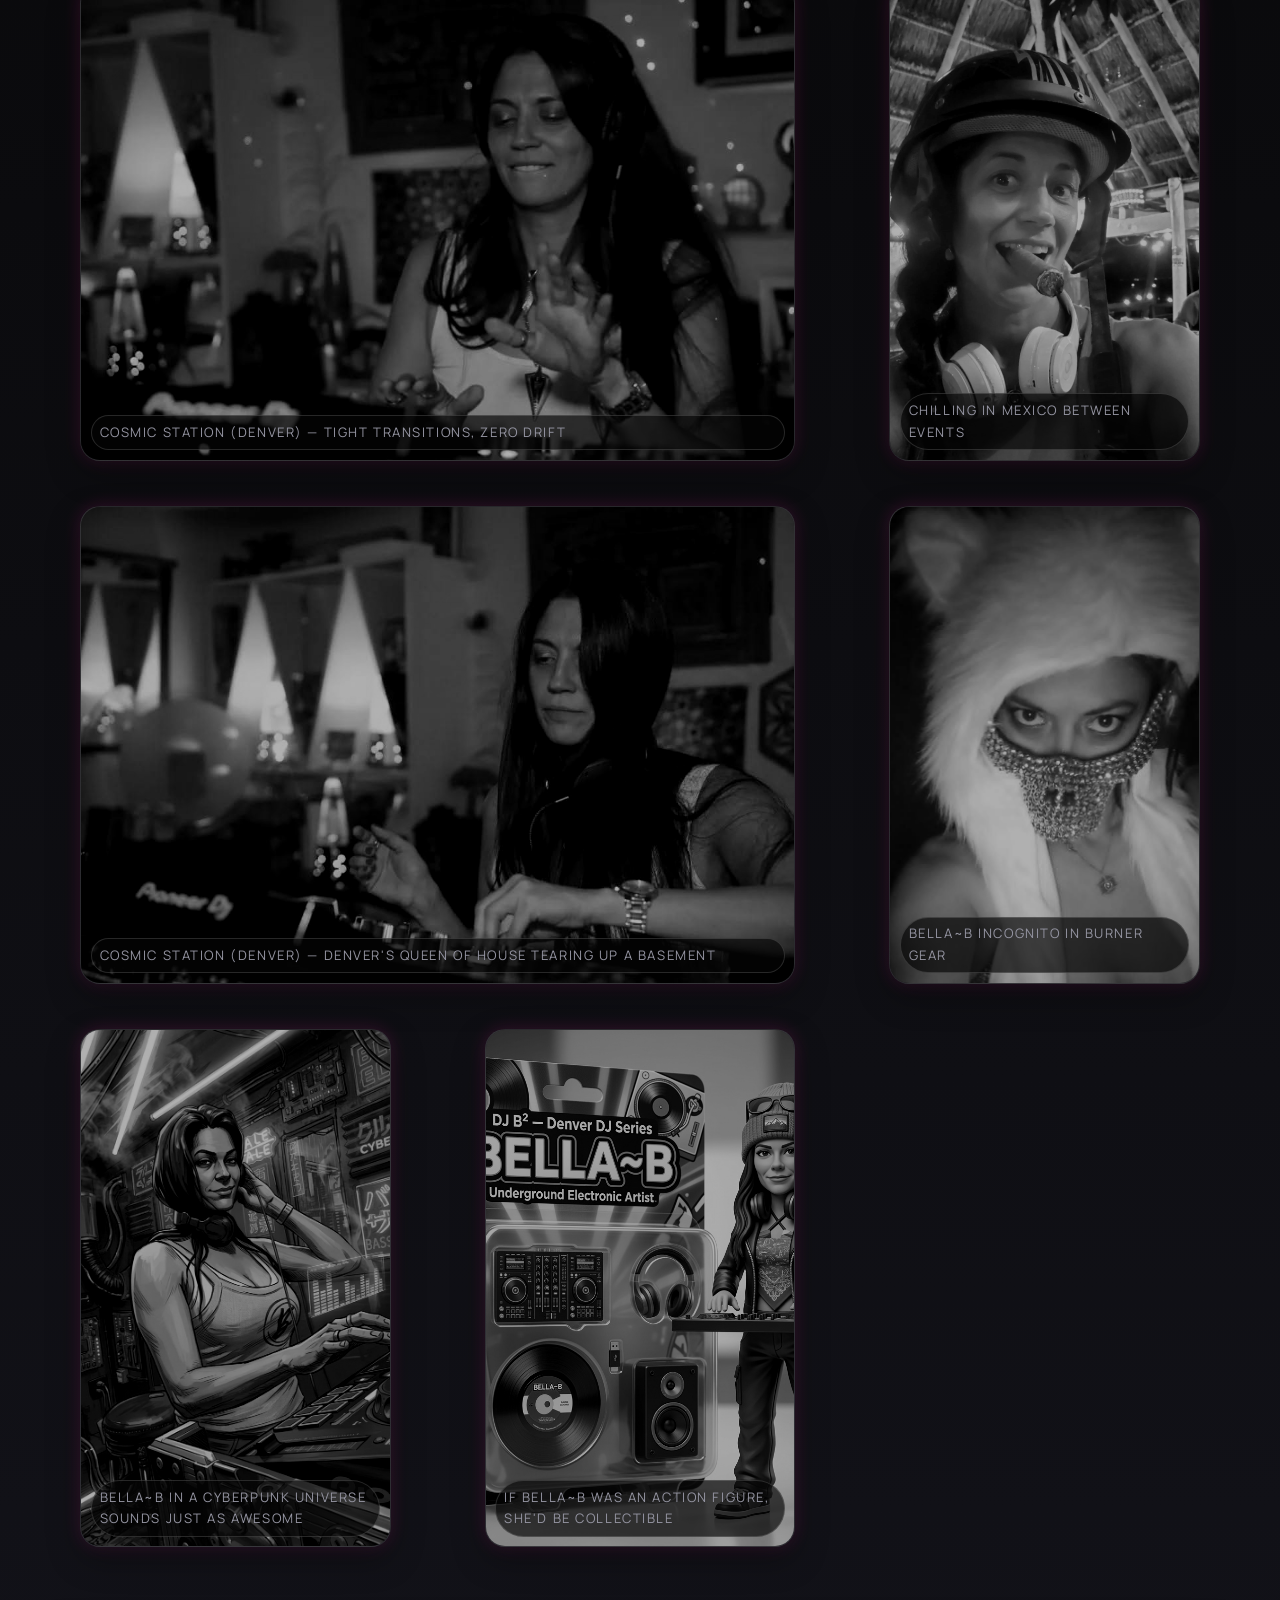
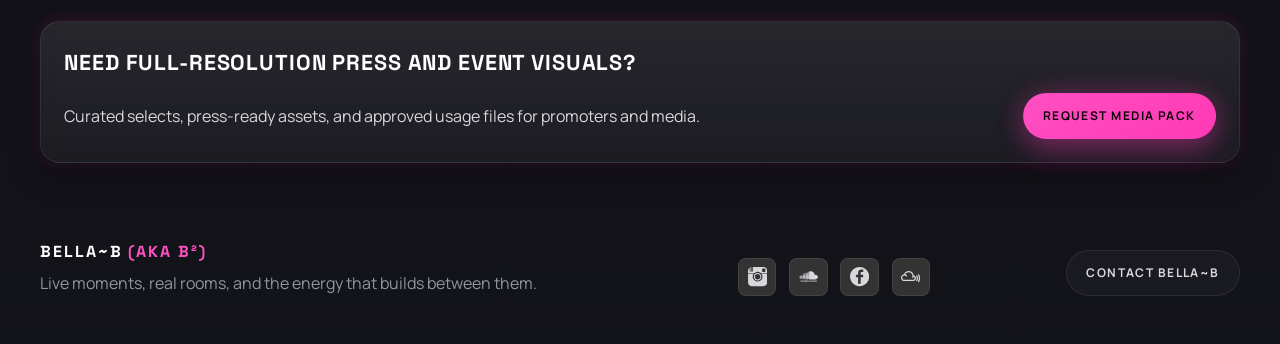
==== commit 794d7f46: "Correct footer styles" ====
--- a/gallery.html
+++ b/gallery.html
@@ -177,7 +177,7 @@
             </svg>
           </a>
         </div>
-        <a class="button button--ghost" href="mailto:booking@djbellab.com">booking@djbellab.com</a>
+        <a class="button button--ghost" href="mailto:booking@djbellab.com">Contact BELLA~B</a>
       </div>
     </footer>
   </div>
--- a/styles.css
+++ b/styles.css
@@ -871,7 +871,14 @@
   display: grid;
   gap: 1rem;
   grid-template-columns: 1.3fr 1fr auto;
-  align-items: center;
+  align-items: end;
+}
+
+.footer-grid > div:not(.socials) {
+  display: flex;
+  flex-direction: column;
+  justify-content: flex-end;
+  gap: 0.3rem;
 }
 
 .footer-note {
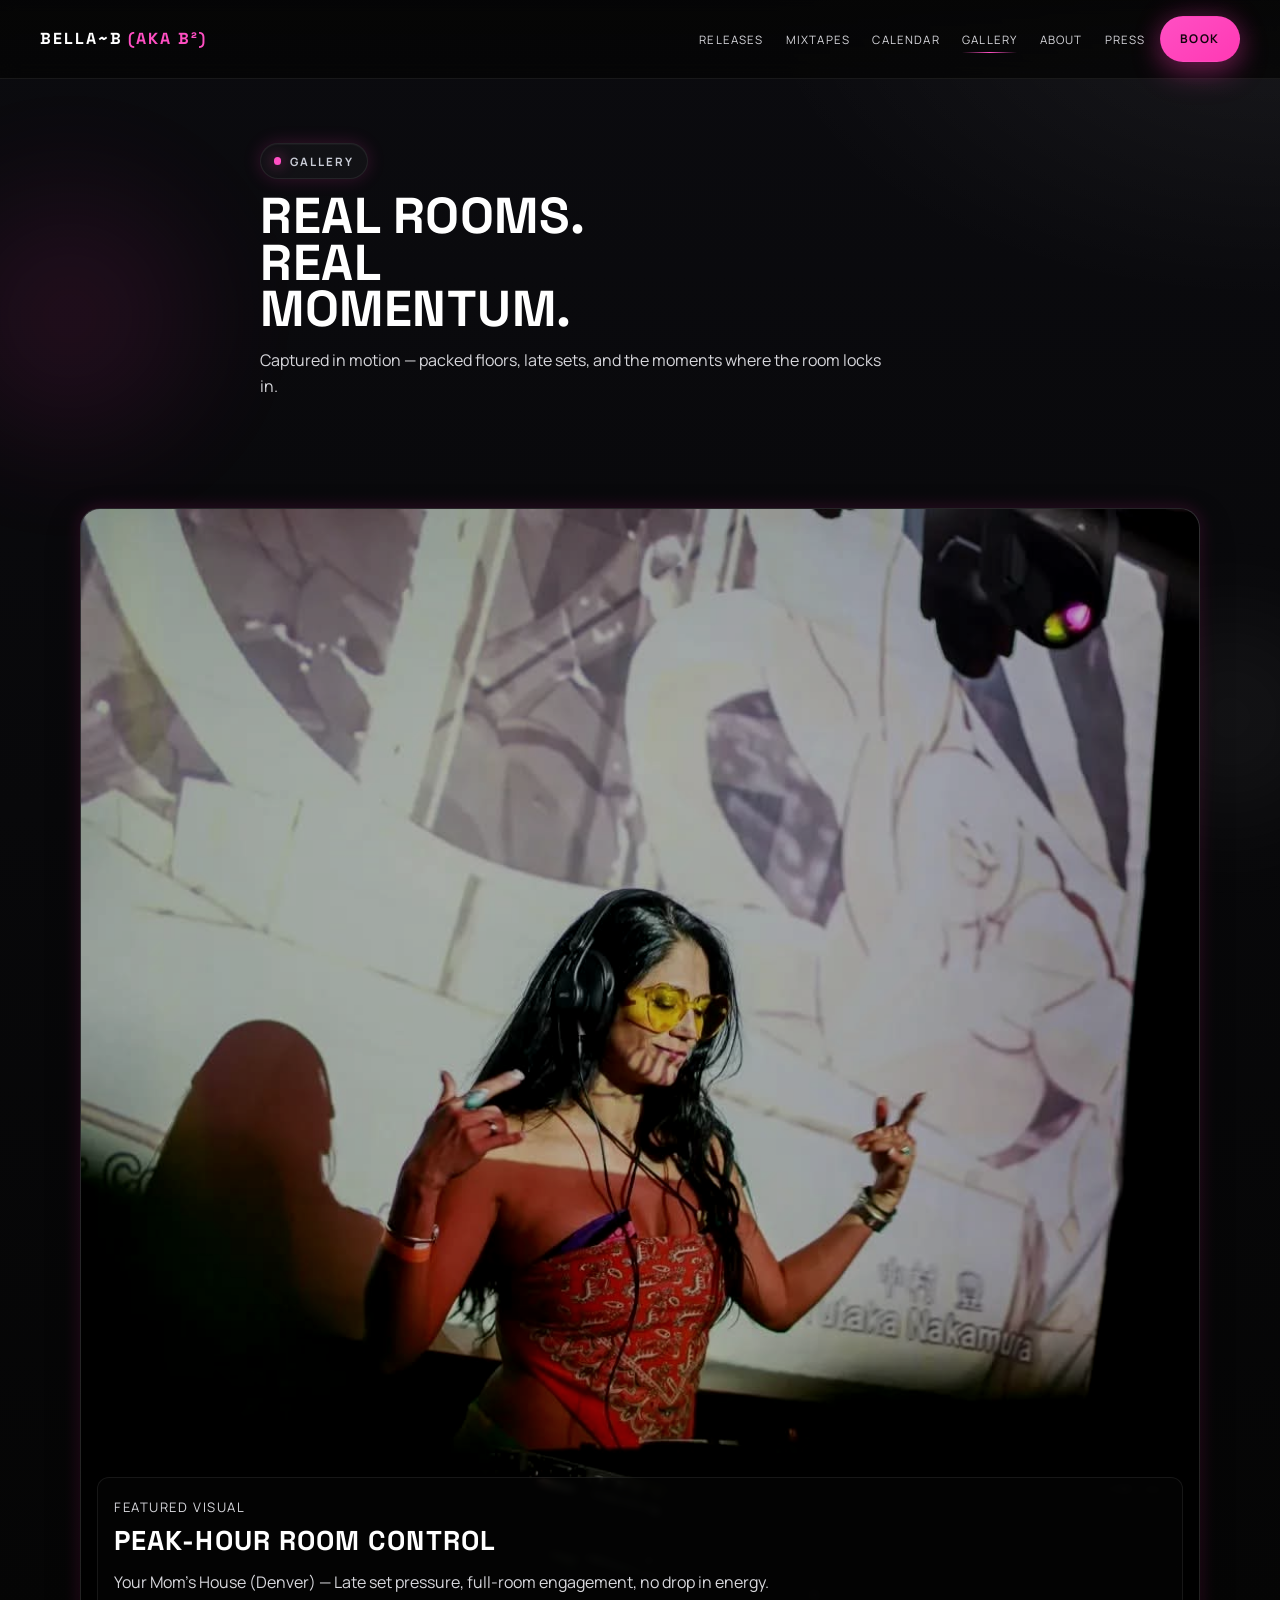
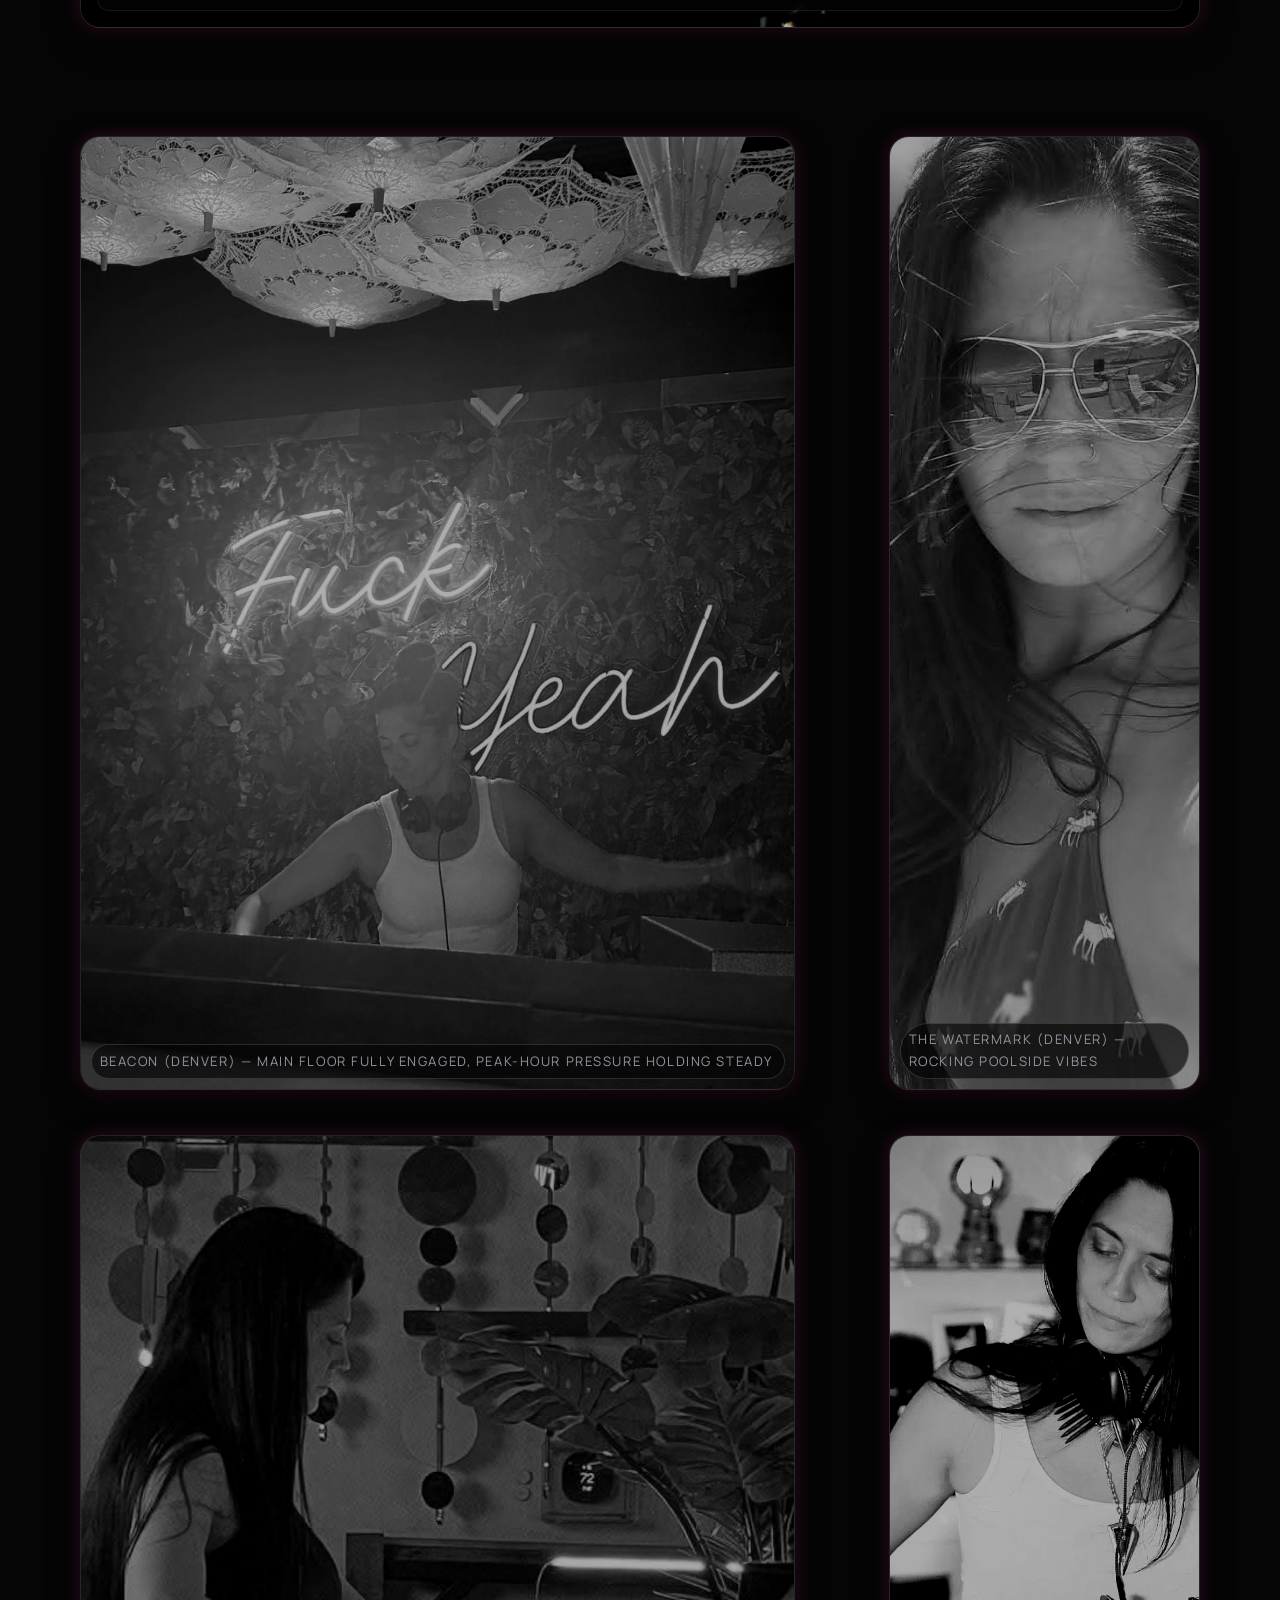
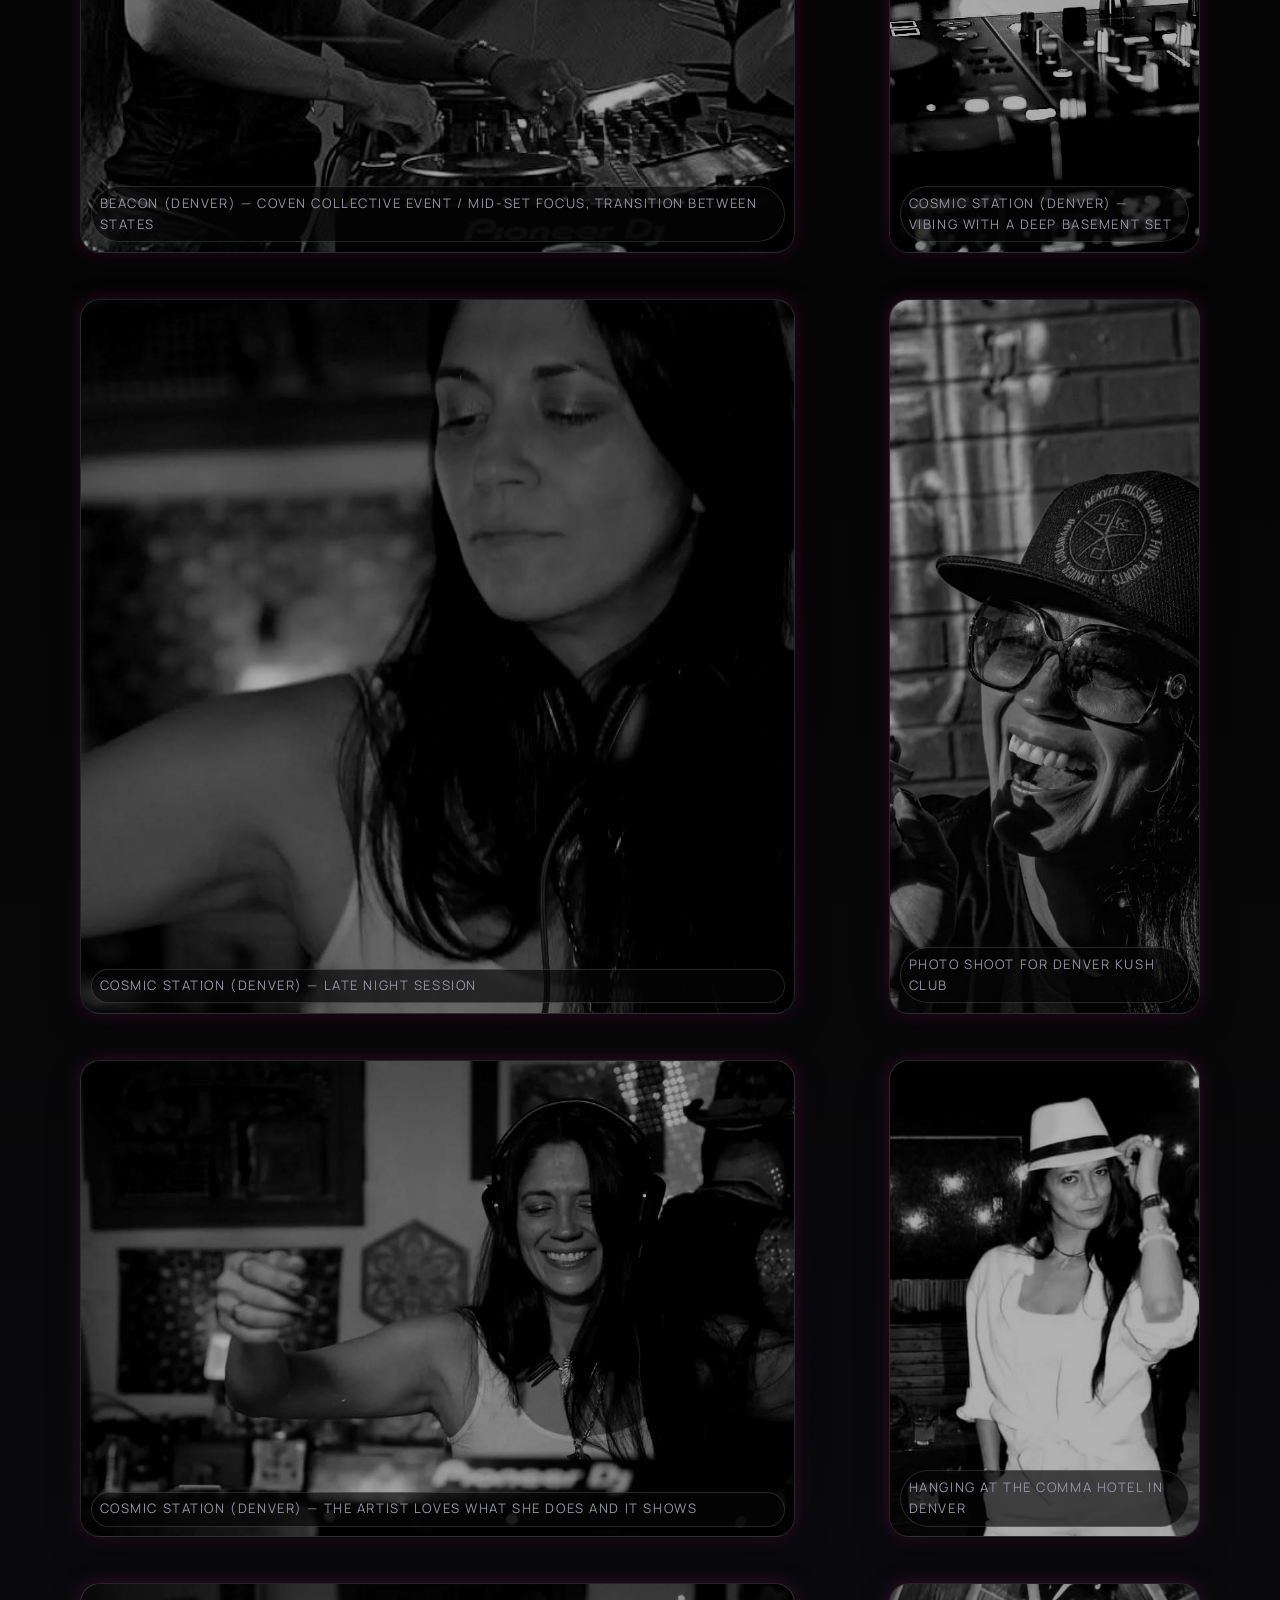
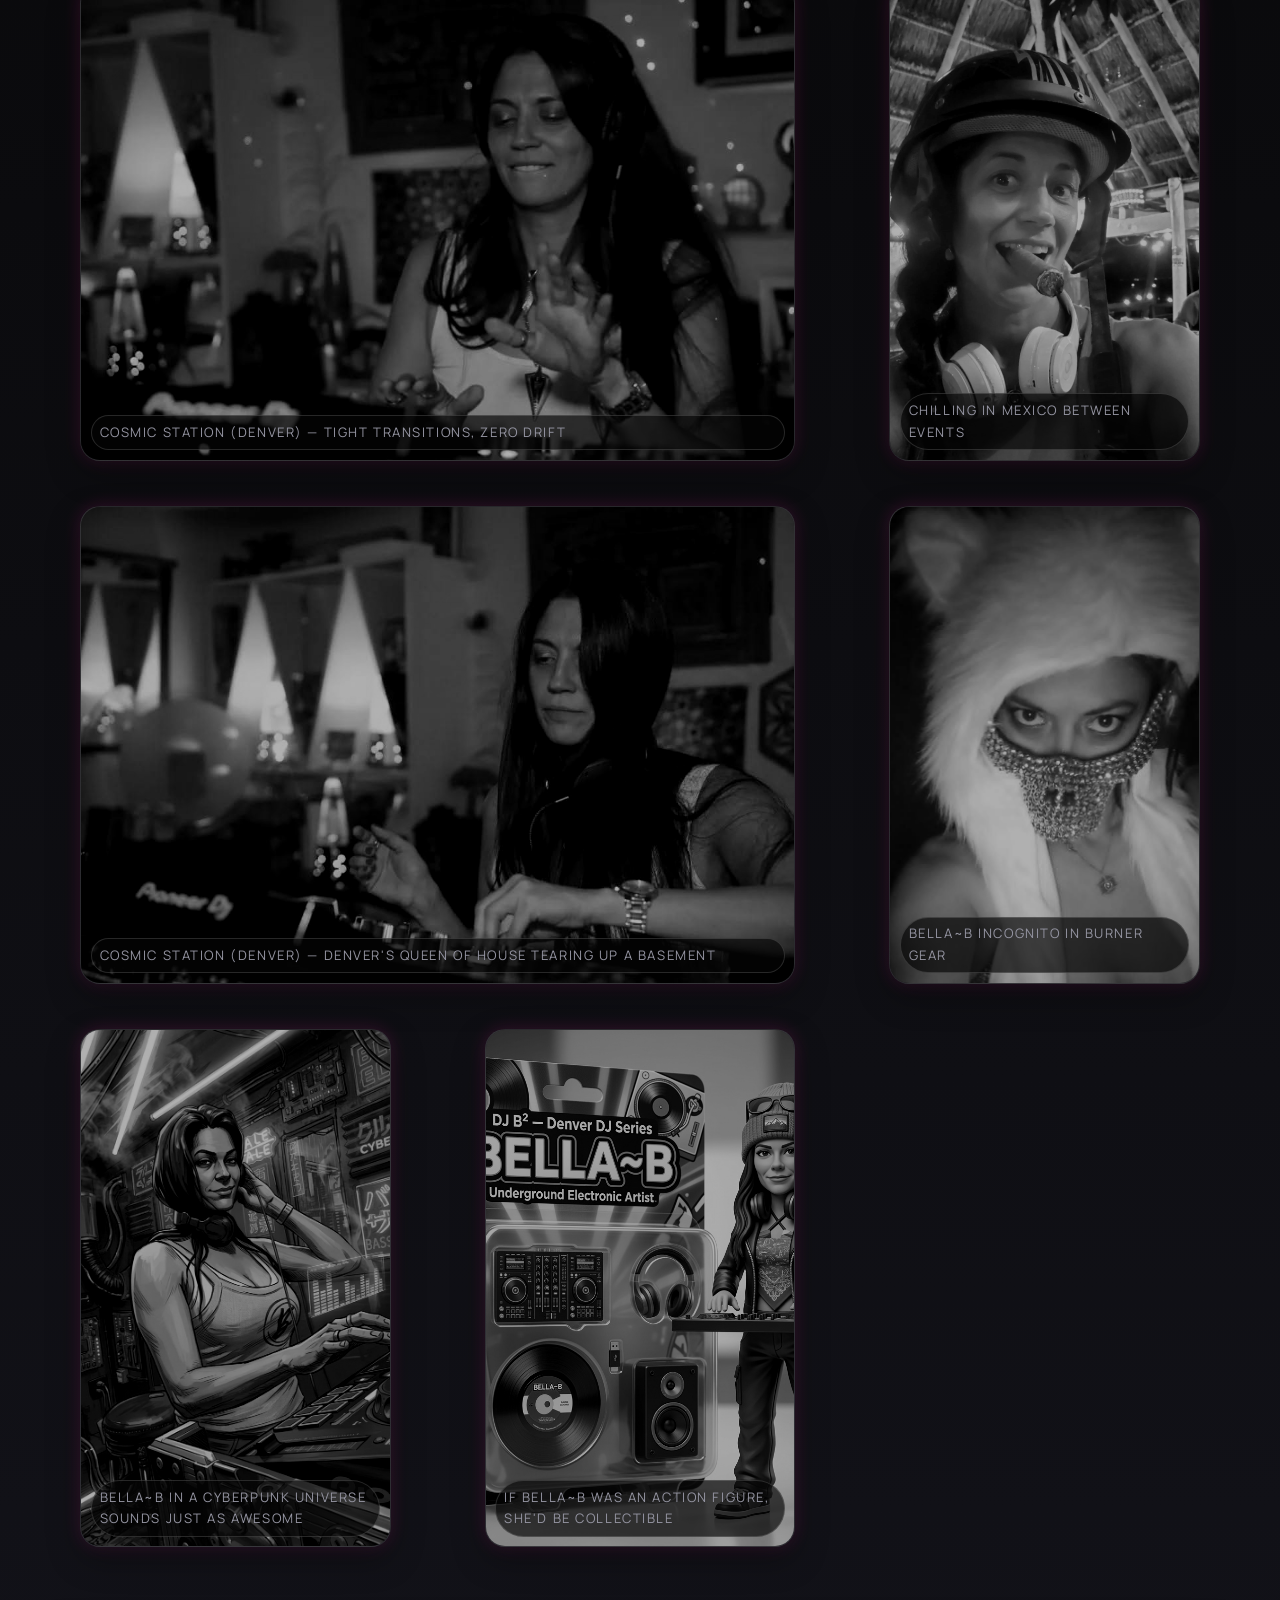
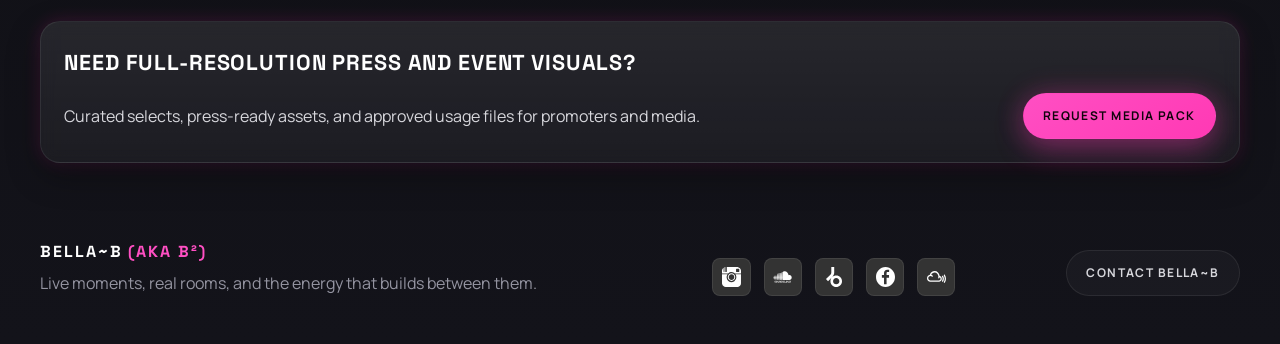
==== commit 695673a4: "Add Beatport link to social buttons; update social link icons to use SVGs instead of embedded paths;" ====
--- a/gallery.html
+++ b/gallery.html
@@ -155,26 +155,19 @@
         </div>
         <div class="socials" aria-label="Social links">
           <a href="https://www.instagram.com/dj.bellab.ig/" target="_blank" rel="noopener noreferrer" title="Instagram">
-            <svg class="social-icon" viewBox="0 0 410.34 412.35" xmlns="http://www.w3.org/2000/svg">
-              <path d="M83.31.16h4.8c2.25.58,2.94,2.21,2.94,4.32,0,.64.01,1.28.01,1.92-.04,12.83-.08,25.67-.11,38.5-.03,14.11-.04,28.23-.05,42.34,0,3.88-.06,7.76.06,11.63.07,2.33,1.03,3.39,3.32,3.41,3.19.04,6.39-.16,9.56-.44,1.79-.16,2.98-1.32,3.29-3.16.2-1.18.37-2.37.39-3.57.05-4.48.05-8.96.05-13.43-.01-25.59-.04-51.18-.05-76.77,0-2.69,0-4.01,3.14-4.76h186.24c.43.05.86.14,1.29.14,11.08.03,22.16.06,33.24.05,5.62,0,11.17.56,16.64,1.88,17.21,4.13,31.43,13.16,42.94,26.5,9.19,10.65,15.28,22.87,17.8,36.77,1.35,7.43,1.5,14.96,1.55,22.47.09,14.64-.03,29.27-.07,43.91,0,2.29-.63,2.89-2.93,2.93-.48,0-.96,0-1.44,0-40.76,0-81.51-.01-122.27.06-2.73,0-4.82-.78-6.76-2.65-5.36-5.13-11.24-9.62-17.6-13.44-22.67-13.65-47.06-18.41-73.13-13.63-20.3,3.72-37.88,13.02-52.99,27-2,1.85-4.16,2.7-6.9,2.7-41-.05-81.99-.04-122.99-.04-2.5,0-3.1-.59-3.1-3.12,0-3.68.08-7.36.06-11.04-.09-15.51-.75-31.03.48-46.53.75-9.41,2.85-18.46,6.84-27.03,6.03-12.95,15.31-23.21,26.54-31.84.17-.13.39-.18.62-.29.02.22.05.33.05.45-.02,24.48-.04,48.96-.06,73.43,0,3.4-.09,6.8.07,10.19.1,2.29,1.07,3.26,3.32,3.28,3.07.02,6.15-.15,9.21-.46,2.04-.21,3.04-1.43,3.32-3.53.17-1.3.26-2.63.26-3.95.03-27.68.04-55.36.05-83.03,0-.6-.01-1.2-.09-1.79-.37-2.77-.21-3.11,2.27-4.28,2.47-1.17,4.98-2.17,7.75-2.37,1.99-.15,2.49.38,2.21,2.32-.1.71-.17,1.43-.17,2.15,0,25.04.02,50.08.04,75.11,0,5.48-.04,10.96-.02,16.44,0,2.34.89,3.36,3.23,3.41,2.95.06,5.92,0,8.87-.22,2.73-.21,3.87-1.42,4.26-4.17.21-1.54.28-3.11.29-4.66.05-14.68.11-29.36.09-44.03-.02-14.56-.13-29.12-.2-43.67-.02-3.91.35-4.43,3.87-5.39ZM303.6,69.51h.01c0,7.64-.12,15.27.04,22.91.15,7.42,5.43,12.38,12.9,12.39,14.43.02,28.87.02,43.3,0,7.7-.01,13.09-5.31,13.12-13.01.05-14.79.06-29.59,0-44.38-.03-7.75-5.16-13.02-12.9-13.08-14.55-.11-29.11-.12-43.66,0-7.61.06-12.56,4.94-12.76,12.52-.19,7.55-.04,15.11-.04,22.67Z" fill="currentColor"/>
-              <path d="M119.61,147.31c-15.93,23.72-22.69,49.33-18.02,77.54,4.08,24.63,15.21,45.42,34.15,61.87,37.9,32.93,92.27,35.12,132.08,5.11,22.6-17.03,36.19-39.72,40.6-67.63,4.41-27.92-2.35-53.42-18.17-76.89h1.48c34.04-.02,68.08-.03,102.12-.05,3.76,0,7.52-.03,11.28-.03.72,0,1.44.02,2.16.1,1.75.21,2.74,1.08,2.86,2.84.17,2.35.19,4.71.19,7.07-.02,17.04-.07,34.08-.08,51.12-.03,41.56.04,83.12-.11,124.68-.07,20.41-7.49,38.08-21.21,53.06-12.1,13.2-27.03,21.57-44.67,24.84-4.46.83-9.05,1.29-13.58,1.29-83.36.07-166.72.25-250.07-.04-37.65-.13-68.88-25.1-77.89-60.99-1.79-7.13-2.52-14.39-2.51-21.74.03-38.76.03-77.52,0-116.28-.01-19.84-.1-39.68-.14-59.52,0-.88.05-1.76.14-2.63.26-2.47,1.35-3.59,3.86-3.71,2.63-.12,5.28-.09,7.91-.09,35.32.02,70.64.05,105.96.08h1.67Z" fill="currentColor"/>
-              <path d="M205.49,127.34c44.63.02,80.79,36.3,80.72,80.99-.07,44.84-36.11,80.65-81.16,80.63-44.67-.02-80.85-36.24-80.84-80.92,0-44.48,36.52-80.73,81.28-80.7ZM265.07,209.12c.18-33.12-25.56-60.99-60.39-60.51-33.01.46-59.69,27.94-58.68,60.65,1.01,33.03,27.64,59.5,61.21,58.59,31.65-.86,58.19-27.6,57.86-58.73Z" fill="currentColor"/>
-            </svg>
+            <img class="social-icon" src="assets/icons/socials/instagram.svg" alt="Instagram" />
           </a>
           <a href="https://soundcloud.com/djbellab/" target="_blank" rel="noopener noreferrer" title="SoundCloud">
-            <svg class="social-icon" viewBox="-1.59 -1.59 1024 598" xmlns="http://www.w3.org/2000/svg">
-              <path d="M28.38,273.98c-2.06,0-3.7,1.6-3.97,3.87l-7.24,54.97l7.24,54.02c0.27,2.28,1.91,3.86,3.97,3.86c2,0,3.63-1.58,3.95-3.84l0,0v-0.01c0,0,0,0,0,0.01l8.58-54.05l-8.58-54.98C32.02,275.57,30.37,273.98,28.38,273.98z M69.08,243.94c-0.34-2.36-2.03-3.99-4.12-3.99c-2.1,0-3.83,1.68-4.12,3.99c0,0.02-9.73,88.88-9.73,88.88l9.73,86.91c0.28,2.33,2.01,4.01,4.12,4.01c2.08,0,3.77-1.64,4.11-3.99l11.07-86.93L69.08,243.94z M222.38,161.96c-3.99,0-7.29,3.27-7.48,7.42l-7.75,163.52l7.75,105.68c0.2,4.13,3.49,7.39,7.48,7.39c3.97,0,7.26-3.27,7.49-7.41v0.03l8.76-105.69l-8.76-163.52C229.64,165.23,226.35,161.96,222.38,161.96z M143.04,218.79c-3.07,0-5.57,2.45-5.81,5.72l-8.73,108.35l8.73,104.82c0.23,3.25,2.75,5.69,5.81,5.69c3.03,0,5.53-2.45,5.8-5.69l9.92-104.82l-9.92-108.37C148.57,221.24,146.07,218.79,143.04,218.79z M303.02,445.95c4.95,0,8.97-3.99,9.17-9.1l7.6-103.9l-7.59-217.71c-0.2-5.11-4.23-9.1-9.17-9.1c-4.99,0-9.03,4-9.19,9.11c0,0.01-6.74,217.68-6.74,217.68l6.74,103.94C294,441.95,298.04,445.95,303.02,445.95z M468.09,446.44c6.81,0,12.43-5.61,12.56-12.51v0.07v-0.07l5.3-100.92l-5.3-251.43c-0.12-6.89-5.75-12.51-12.56-12.51c-6.82,0-12.45,5.61-12.56,12.52l-4.74,251.34c0,0.16,4.74,101.07,4.74,101.07C455.64,440.83,461.28,446.44,468.09,446.44z M384.93,446.05c5.93,0,10.71-4.76,10.87-10.82v0.07l6.45-102.32l-6.46-219.28c-0.16-6.07-4.94-10.81-10.87-10.81c-5.97,0-10.75,4.75-10.88,10.81l-5.74,219.29l5.75,102.3C374.18,441.29,378.96,446.05,384.93,446.05z M182.56,445.09c3.52,0,6.38-2.82,6.64-6.53l9.34-105.7l-9.34-100.55c-0.26-3.71-3.11-6.51-6.64-6.51c-3.58,0-6.43,2.82-6.65,6.56l-8.23,100.5l8.23,105.69C176.14,442.27,178.98,445.09,182.56,445.09z M103.84,439.3c2.58,0,4.66-2.03,4.96-4.84l10.49-101.62l-10.48-105.45c-0.31-2.82-2.39-4.85-4.97-4.85c-2.61,0-4.69,2.04-4.96,4.85c0,0.01-9.24,105.45-9.24,105.45l9.24,101.6C99.14,437.25,101.22,439.3,103.84,439.3z M426.35,110.04c-6.44,0-11.6,5.12-11.73,11.68l-5.24,211.28l5.24,101.66c0.13,6.47,5.28,11.59,11.73,11.59c6.43,0,11.56-5.11,11.71-11.66v0.09L443.93,333l-5.88-211.31C437.91,115.16,432.78,110.04,426.35,110.04z M262.55,446.16c4.45,0,8.12-3.63,8.33-8.26l8.17-104.97l-8.17-200.92c-0.22-4.64-3.88-8.26-8.33-8.26c-4.49,0-8.15,3.63-8.34,8.26c0,0.01-7.24,200.92-7.24,200.92l7.25,105.02C254.4,442.53,258.06,446.16,262.55,446.16z M353.83,436.25v-0.05l7.02-103.24l-7.02-225.04c-0.17-5.59-4.58-9.97-10.02-9.97c-5.47,0-9.88,4.37-10.03,9.97l-6.24,225.03l6.25,103.29c0.15,5.53,4.56,9.91,10.02,9.91c5.45,0,9.83-4.37,10.02-9.94V436.25z M885.11,203.24c-16.68,0-32.59,3.37-47.09,9.45C828.34,102.99,736.34,16.92,624.12,16.92c-27.46,0-54.23,5.41-77.87,14.55c-9.18,3.55-11.63,7.22-11.72,14.32v386.35c0.1,7.45,5.88,13.66,13.14,14.39c0.31,0.03,335.25,0.2,337.42,0.2c67.22,0,121.73-54.5,121.73-121.74S952.33,203.24,885.11,203.24z M509.65,45.45c-7.31,0-13.31,6-13.42,13.38l-5.49,274.22l5.5,99.52c0.1,7.27,6.1,13.26,13.41,13.26c7.29,0,13.29-5.99,13.4-13.37v0.12l5.97-99.53l-5.97-274.24C522.95,51.45,516.94,45.45,509.65,45.45z M115.47,524.11c-14.4-3.38-18.3-5.19-18.3-10.9c0-4.02,3.25-8.18,12.97-8.18c8.31,0,14.8,3.37,20.64,9.34l13.1-12.71c-8.57-8.95-18.94-14.27-33.08-14.27c-17.92,0-32.45,10.12-32.45,26.61c0,17.9,11.69,23.22,28.42,27.11c17.12,3.88,20.24,6.49,20.24,12.34c0,6.88-5.08,9.87-15.83,9.87c-8.7,0-16.87-2.98-23.23-10.4l-13.1,11.69c6.88,10.12,20.13,16.48,35.29,16.48c24.8,0,35.7-11.68,35.7-28.93C145.85,532.42,129.88,527.49,115.47,524.11z M199.06,487.39c-24.78,0-39.43,19.2-39.43,46.84c0,27.64,14.66,46.83,39.43,46.83s39.45-19.19,39.45-46.83C238.52,506.59,223.84,487.39,199.06,487.39z M199.06,563.05c-14.66,0-20.76-12.59-20.76-28.8c0-16.22,6.11-28.81,20.76-28.81c14.68,0,20.76,12.59,20.76,28.81C219.83,550.46,213.74,563.05,199.06,563.05z M311.84,539.82c0,14.53-7.15,23.49-18.69,23.49c-11.55,0-18.55-9.22-18.55-23.74v-50.76h-18.18v51.01c0,26.46,14.8,41.25,36.73,41.25c23.1,0,36.86-15.19,36.86-41.51v-50.76h-18.17V539.82L311.84,539.82z M408.37,527.23c0,5.07,0.26,16.48,0.26,19.85c-1.17-2.34-4.15-6.88-6.35-10.26l-32.2-48.02H352.7v90.85h17.91v-39.98c0-5.07-0.26-16.48-0.26-19.85c1.16,2.33,4.16,6.88,6.35,10.26l33.36,49.57h16.22V488.8h-17.91V527.23L408.37,527.23z M478.05,488.81h-28.42v90.85h27.11c23.36,0,46.47-13.51,46.47-45.42C523.21,501.01,504,488.81,478.05,488.81z M476.74,562.01h-8.94v-55.55h9.6c19.21,0,27.13,9.21,27.13,27.77C504.53,550.85,495.83,562.01,476.74,562.01z M579.4,505.42c8.17,0,13.37,3.64,16.61,9.87l16.87-7.78c-5.72-11.8-16.1-20.12-33.23-20.12c-23.72,0-40.35,19.2-40.35,46.84c0,28.67,15.95,46.83,39.7,46.83c16.49,0,27.38-7.65,33.61-20.5l-15.3-9.09c-4.8,8.06-9.61,11.56-17.78,11.56c-13.62,0-21.54-12.46-21.54-28.8C557.97,517.38,565.79,505.42,579.4,505.42z M646.78,488.81h-18.17v90.85h54.6v-17.92h-36.43V488.81z M731.07,487.39c-24.8,0-39.45,19.2-39.45,46.84c0,27.64,14.66,46.83,39.45,46.83c24.78,0,39.44-19.19,39.44-46.83C770.52,506.59,755.85,487.39,731.07,487.39z M731.07,563.05c-14.68,0-20.76-12.59-20.76-28.8c0-16.22,6.09-28.81,20.76-28.81c14.65,0,20.74,12.59,20.74,28.81C751.82,550.46,745.72,563.05,731.07,563.05z M843.83,539.82c0,14.53-7.12,23.49-18.67,23.49c-11.57,0-18.56-9.22-18.56-23.74v-50.76h-18.17v51.01c0,26.46,14.79,41.25,36.73,41.25c23.1,0,36.85-15.19,36.85-41.51v-50.76h-18.18V539.82z M913.12,488.81h-28.41v90.85h27.11c23.37,0,46.46-13.51,46.46-45.42C958.28,501.01,939.08,488.81,913.12,488.81z M911.83,562.01h-8.95v-55.55h9.61c19.19,0,27.11,9.21,27.11,27.77C939.59,550.85,930.9,562.01,911.83,562.01z" fill="currentColor"/>
-            </svg>
+            <img class="social-icon" src="assets/icons/socials/soundcloud.svg" alt="SoundCloud" />
+          </a>
+          <a href="https://www.beatport.com/artist/bellab/2325309" target="_blank" rel="noopener noreferrer" title="Beatport">
+            <img class="social-icon" src="assets/icons/socials/beatport.svg" alt="Beatport" />
           </a>
           <a href="https://www.facebook.com/dj.BellaB.IG/" target="_blank" rel="noopener noreferrer" title="Facebook">
-            <svg class="social-icon" viewBox="0 0 97.75 97.75" xmlns="http://www.w3.org/2000/svg">
-              <path d="M48.875,0C21.882,0,0,21.882,0,48.875S21.882,97.75,48.875,97.75S97.75,75.868,97.75,48.875S75.868,0,48.875,0z M67.521,24.89l-6.76,0.003c-5.301,0-6.326,2.519-6.326,6.215v8.15h12.641L67.07,52.023H54.436v32.758H41.251V52.023H30.229V39.258h11.022v-9.414c0-10.925,6.675-16.875,16.42-16.875l9.851,0.015V24.89L67.521,24.89z" fill="currentColor"/>
-            </svg>
+            <img class="social-icon" src="assets/icons/socials/facebook.svg" alt="Facebook" />
           </a>
           <a href="https://www.mixcloud.com/BellaB123/" target="_blank" rel="noopener noreferrer" title="Mixcloud">
-            <svg class="social-icon" viewBox="0 0 24 24" xmlns="http://www.w3.org/2000/svg">
-              <path d="M21.95 19.062c-.154 0-.31-.045-.445-.135-.369-.25-.465-.75-.225-1.11.738-1.094 1.125-2.381 1.125-3.719s-.387-2.625-1.125-3.721c-.249-.368-.145-.866.216-1.106.375-.249.87-.146 1.108.214.917 1.365 1.396 2.97 1.396 4.62 0 1.648-.479 3.254-1.396 4.619-.135.239-.39.359-.645.359l-.009-.021zM19.66 17.768c-.153 0-.308-.045-.445-.139-.369-.239-.463-.734-.215-1.094.489-.721.747-1.545.747-2.43 0-.855-.258-1.695-.747-2.431-.248-.36-.154-.854.215-1.095s.857-.15 1.106.225c.669.99 1.021 2.145 1.021 3.314 0 1.201-.352 2.34-1.021 3.315-.146.24-.406.36-.661.36v-.025zm-3.73-7.153c-.314-3.197-3.016-5.699-6.3-5.699-2.721 0-5.13 1.748-5.995 4.283C1.588 9.501 0 11.269 0 13.4c0 2.344 1.912 4.254 4.26 4.254h10.908c1.964 0 3.566-1.594 3.566-3.557c0-1.706-1.2-3.129-2.805-3.48v-.002zm-.762 5.446H4.263c-1.466 0-2.669-1.191-2.669-2.658c0-1.465 1.193-2.658 2.669-2.658c0.71 0 1.381.285 1.886.781c0.3.314.811.314 1.125 0c0.3-.301.3-.811 0-1.125c-.555-.542-1.231-.931-1.965-1.111c0.75-1.665 2.43-2.774 4.305-2.774c2.609 0 4.74 2.129 4.74 4.738c0 0.512-.075 1.006-.24 1.486c-.135.42.09.869.51 1.02c0.074.03.165.045.24.045c0.33 0 0.645-.211.75-.54c0.105-.315.18-.63.225-.96c0.734.285 1.26 1.005 1.26 1.83c0 1.096-.885 1.979-1.965 1.979l0.034-.053z" fill="currentColor"/>
-            </svg>
+            <img class="social-icon" src="assets/icons/socials/mixcloud.svg" alt="Mixcloud" />
           </a>
         </div>
         <a class="button button--ghost" href="mailto:booking@djbellab.com">Contact BELLA~B</a>
--- a/styles.css
+++ b/styles.css
@@ -26,6 +26,9 @@
 .social-icon {
   width: 1.4rem;
   height: 1.4rem;
+  display: block;
+  object-fit: contain;
+  filter: brightness(0) invert(1);
 }
 :root {
   --bg-0: #050505;
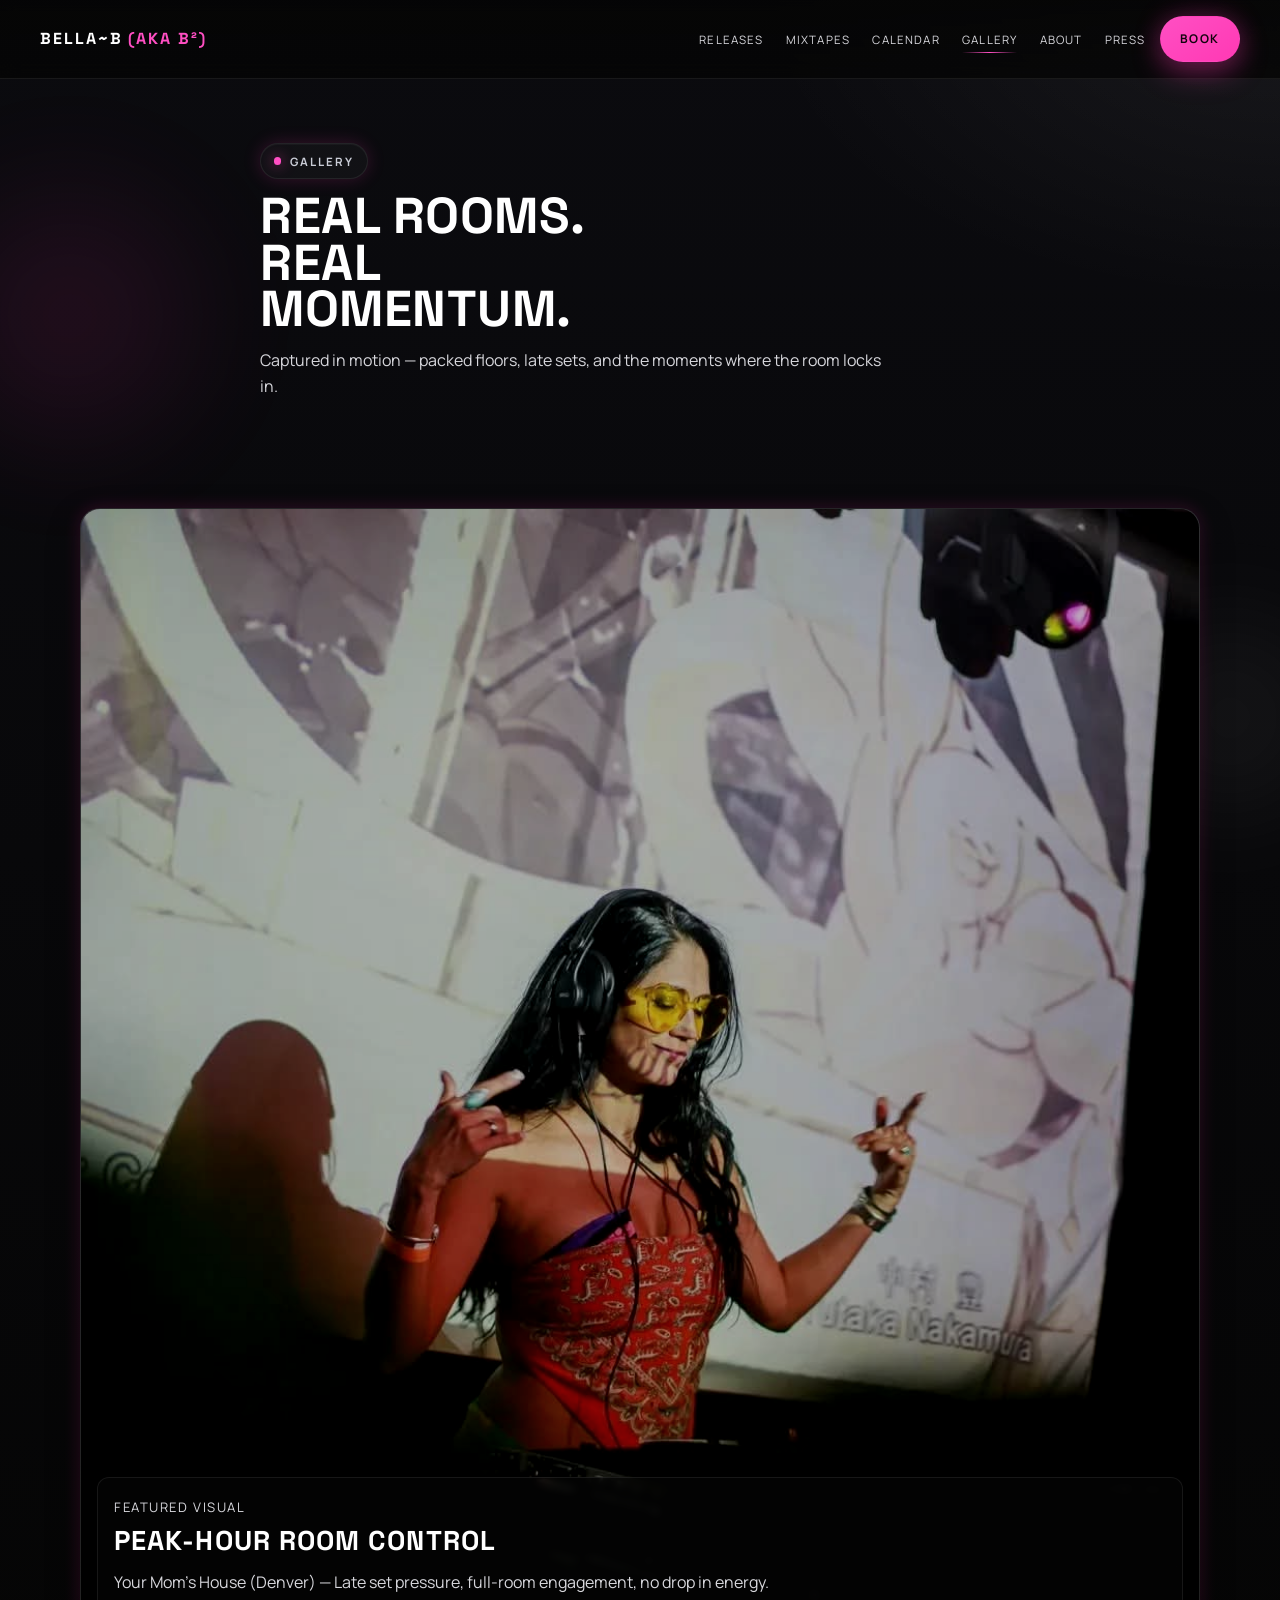
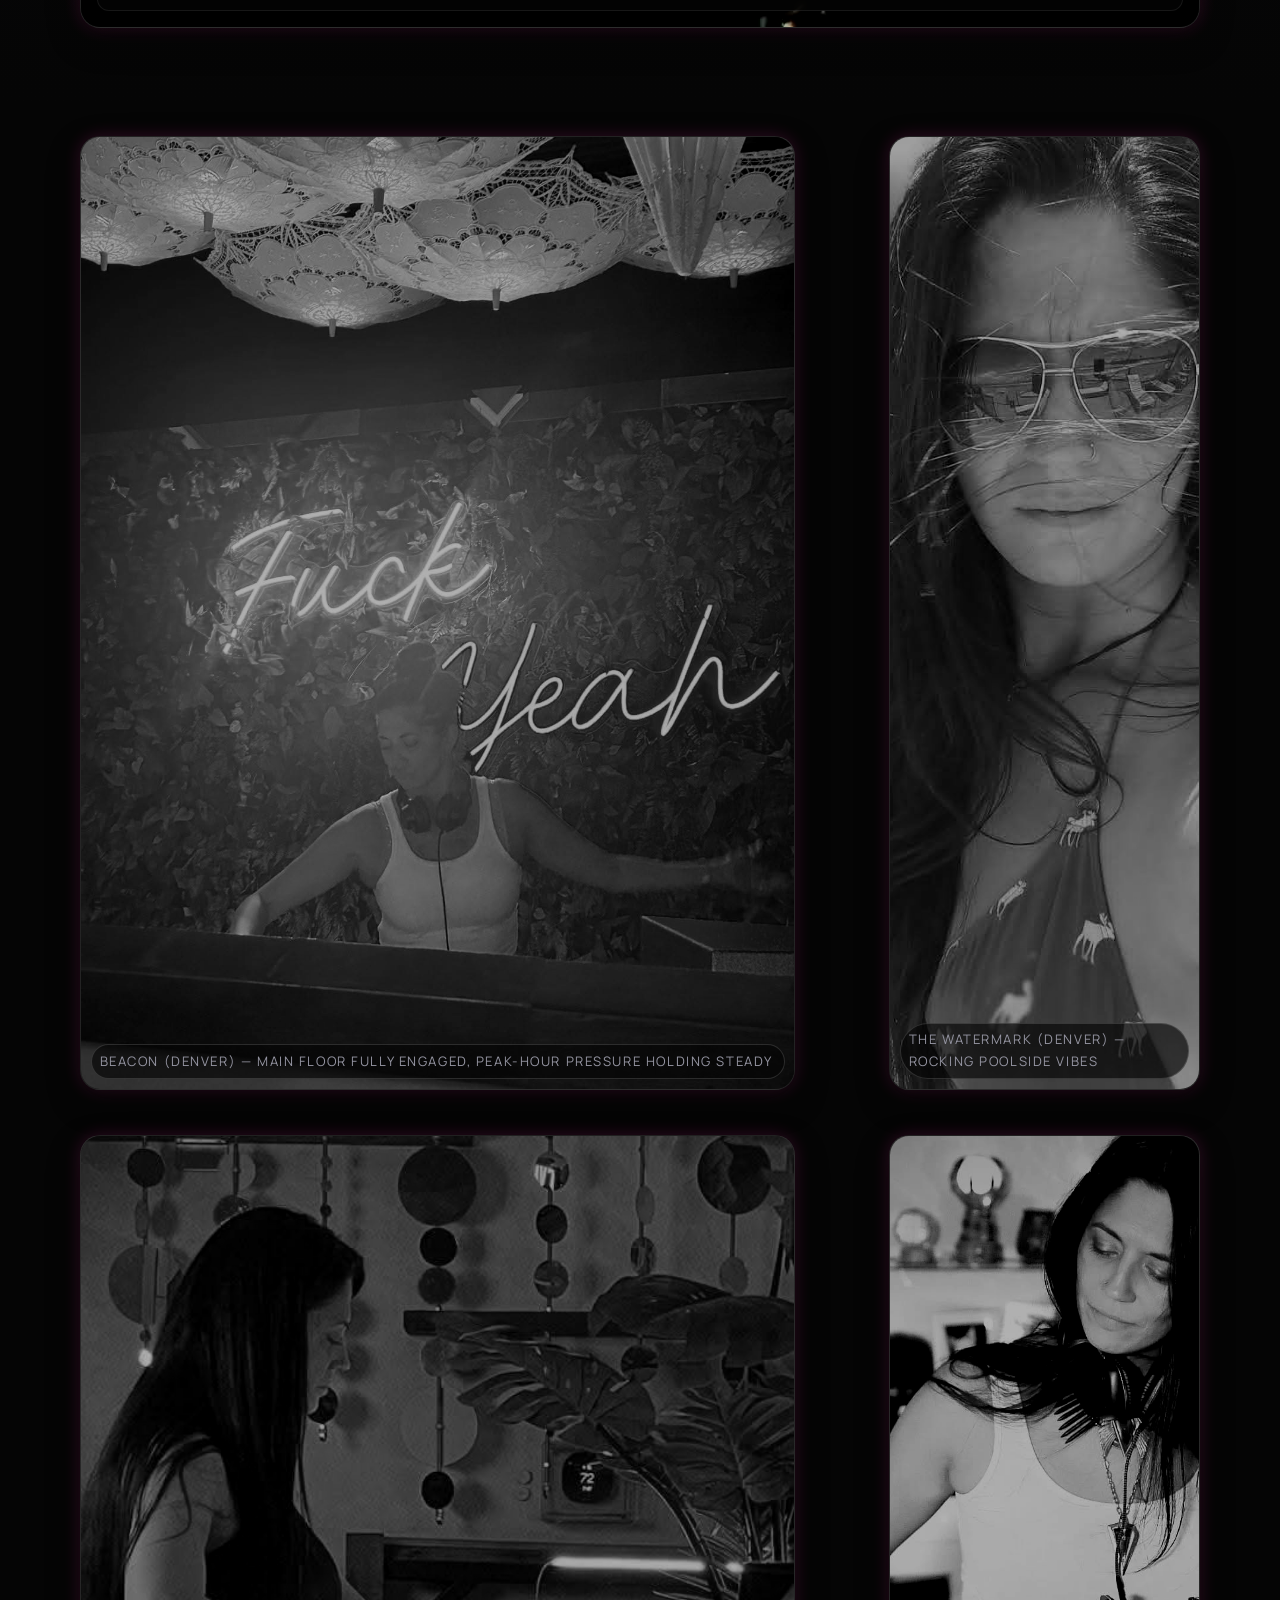
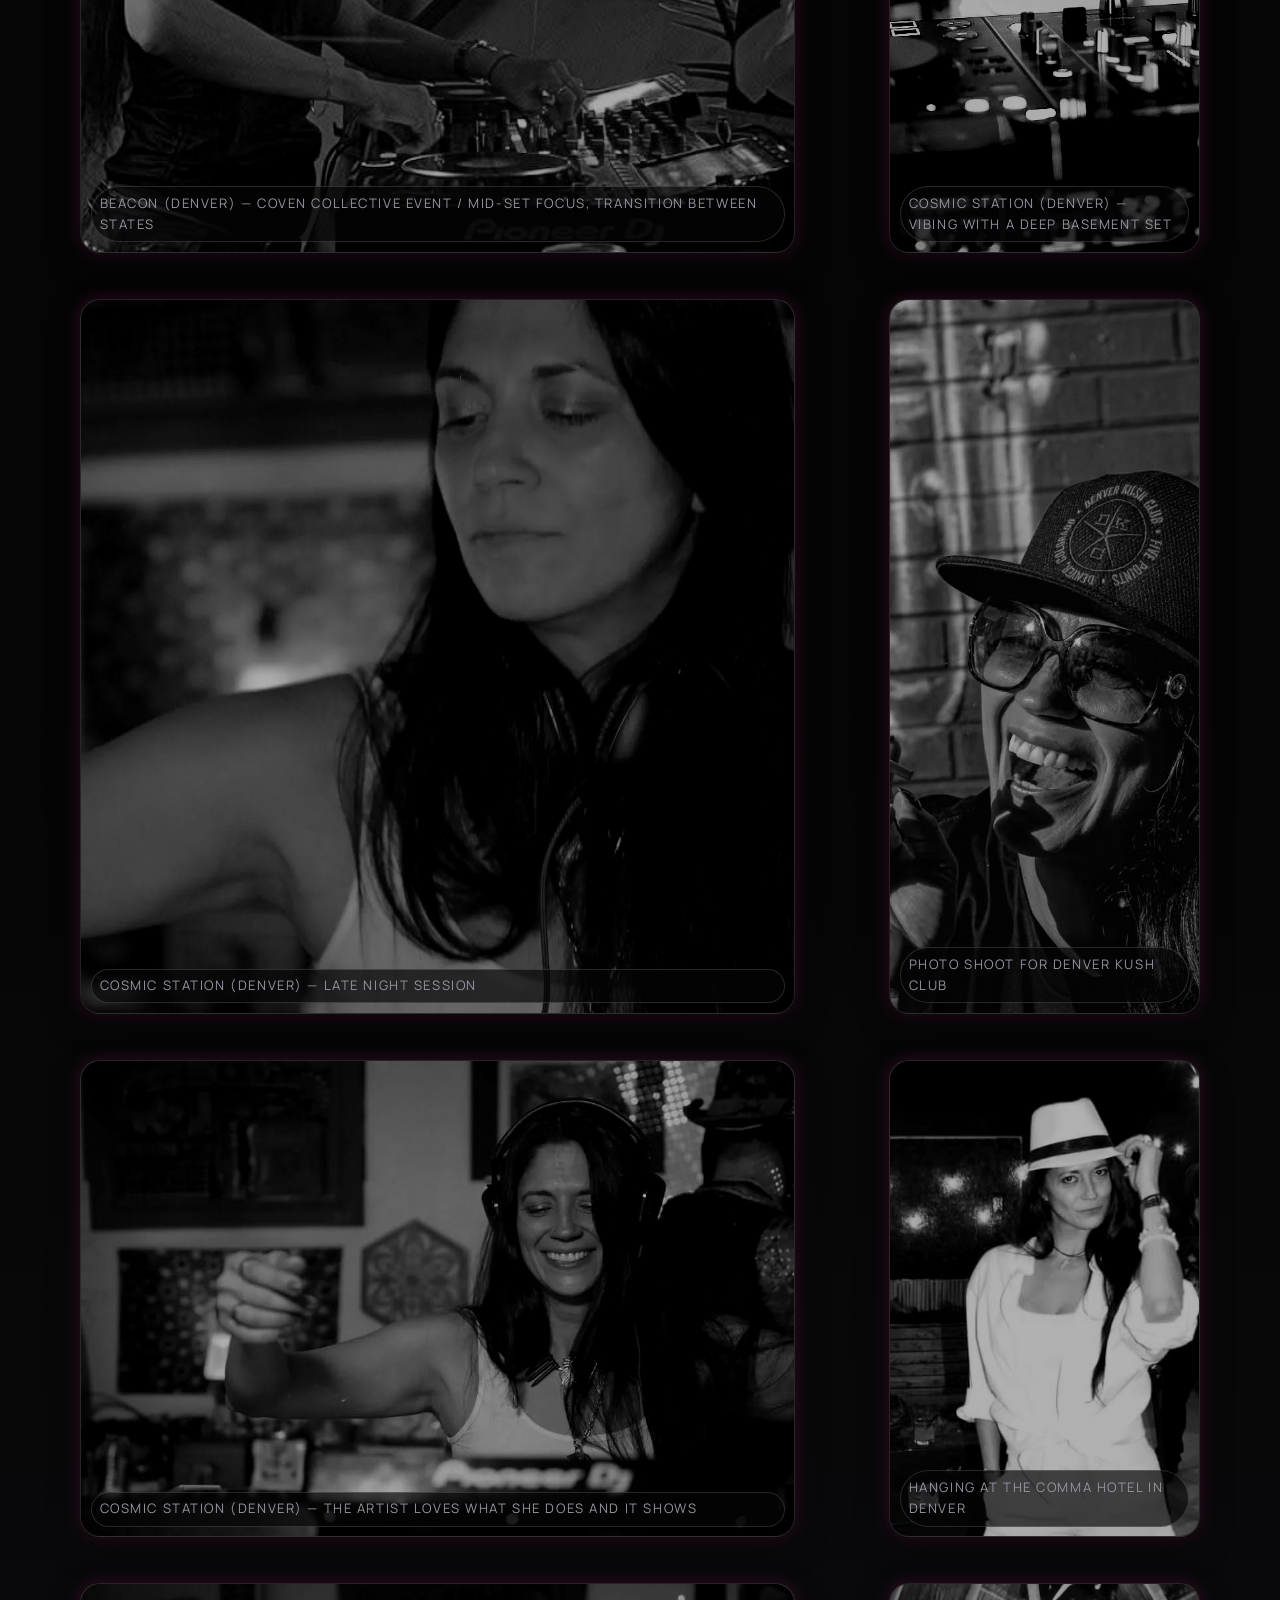
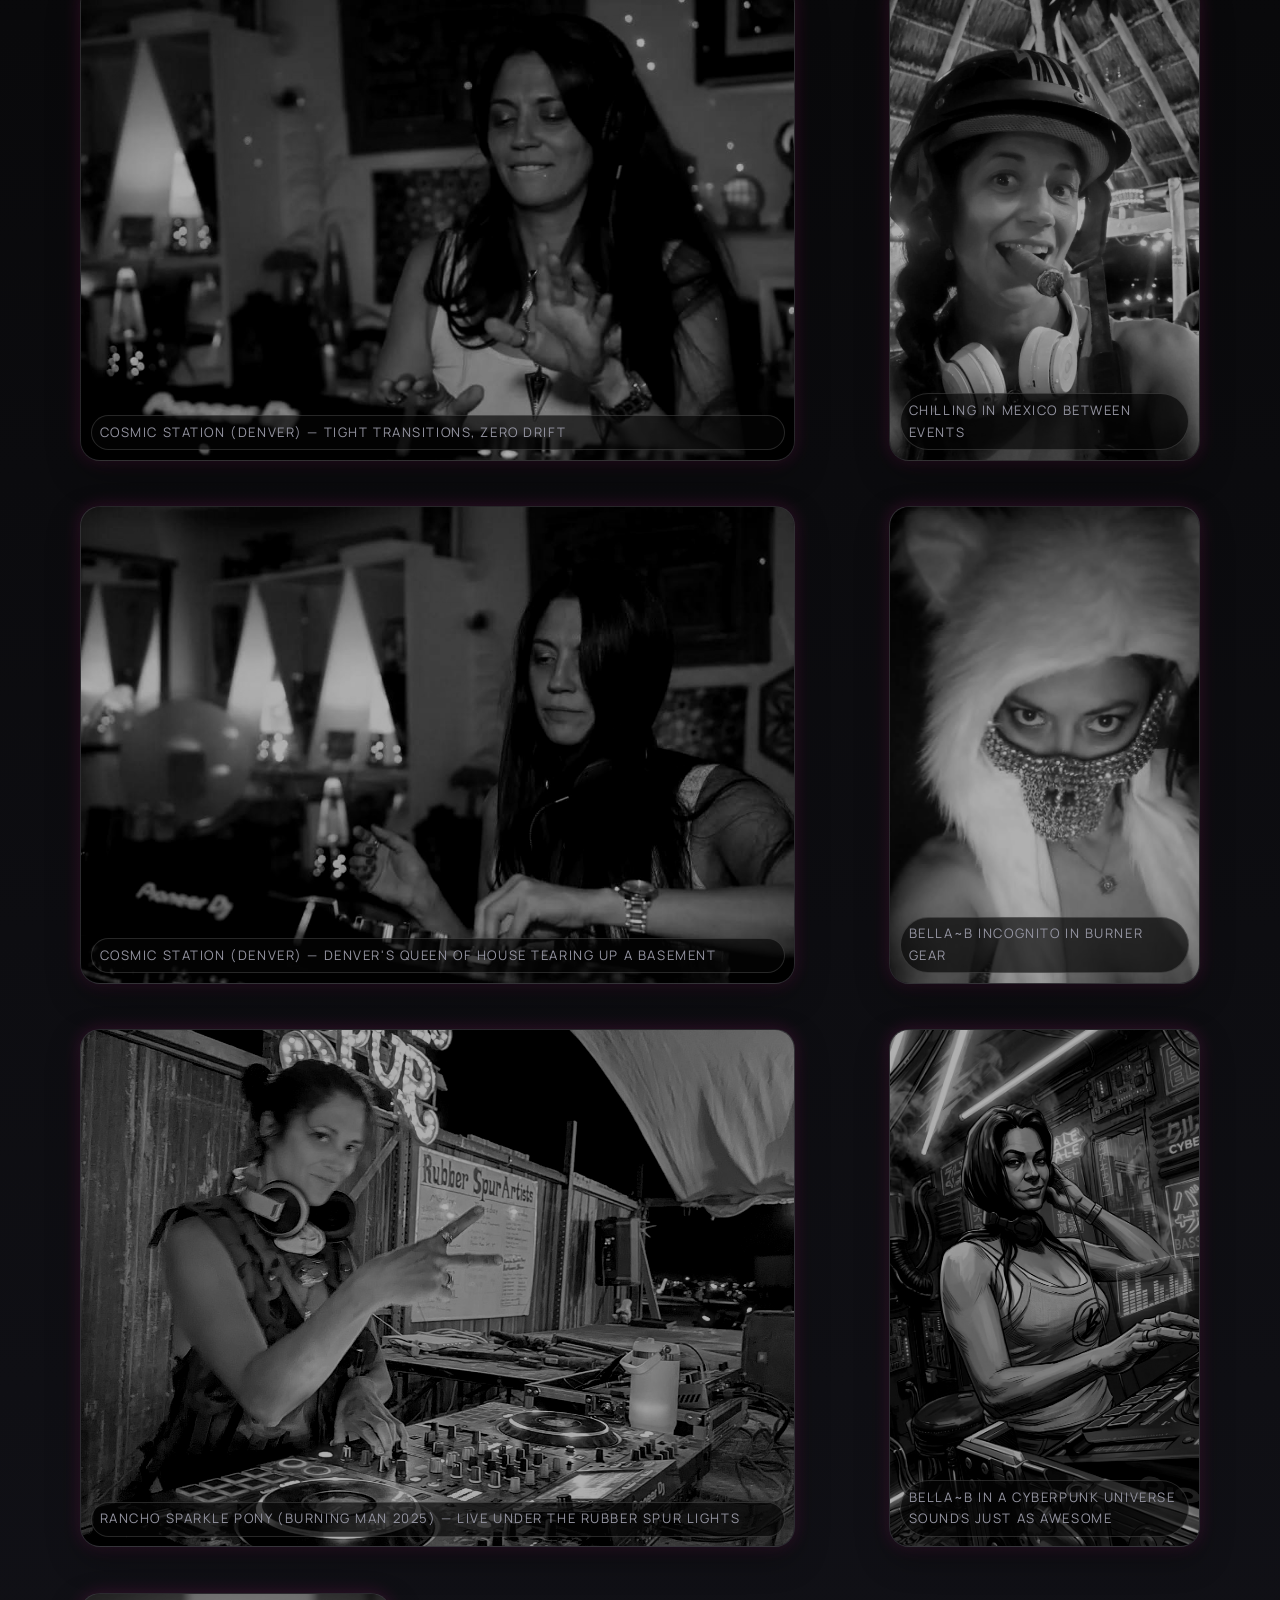
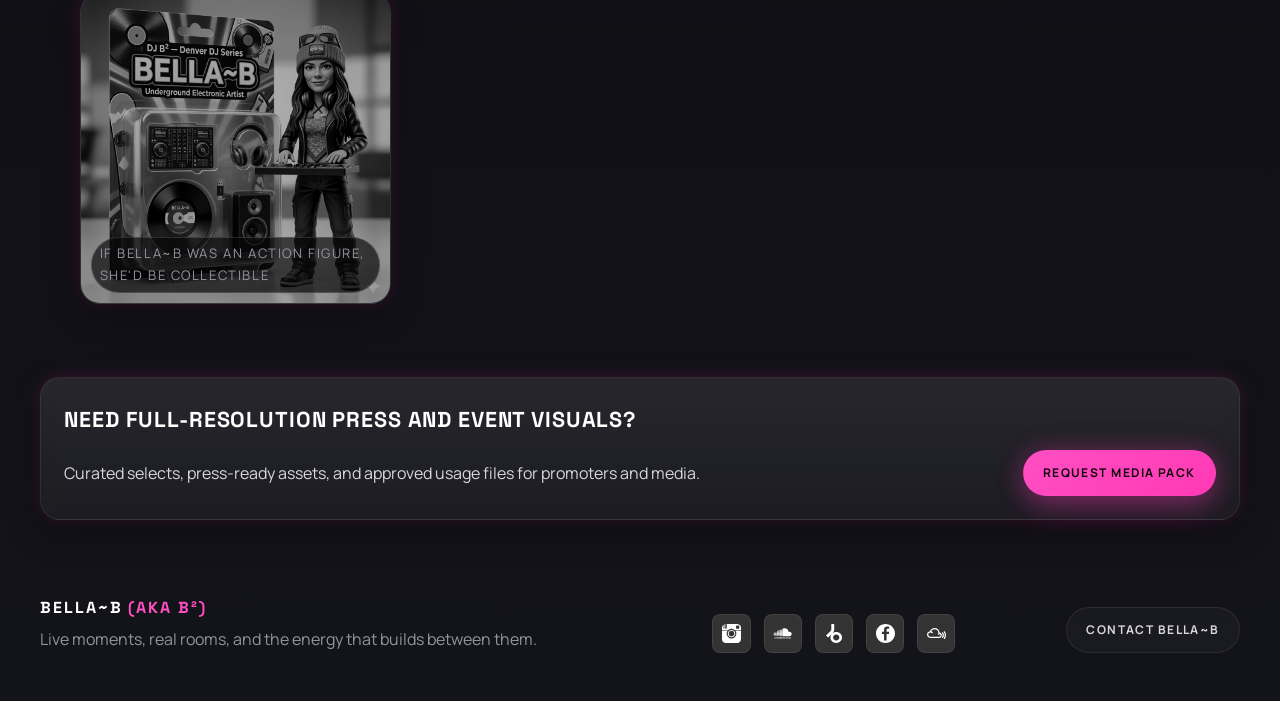
==== commit df43241d: "feat: add 10 Mile Music Hall Ladies Night to calendar and Burning Man photo to gallery" ====
--- a/gallery.html
+++ b/gallery.html
@@ -122,6 +122,11 @@
               <figcaption class="meta">BELLA~B incognito in burner gear</figcaption>
             </figure>
 
+            <figure class="cinema-tile cinema-tile--wide glass-panel hover-lift">
+              <img src="./assets/gallery/artist-image-rancho-sparkle-pony.jpg" alt="BELLA~B throwing a peace sign behind the decks at night" loading="lazy" />
+              <figcaption class="meta">Rancho Sparkle Pony (Burning Man 2025) — Live under the Rubber Spur lights</figcaption>
+            </figure>
+
             <figure class="cinema-tile glass-panel hover-lift">
               <img src="./assets/gallery/artist-image-anime.png" alt="BELLA~B in anime style" loading="lazy" />
               <figcaption class="meta">BELLA~B in a cyberpunk universe sounds just as awesome</figcaption>
--- a/styles.css
+++ b/styles.css
@@ -542,13 +542,6 @@
   transition: transform var(--slow) var(--ease-out), filter var(--slow) var(--ease-out);
 }
 
-.hero-media:hover img,
-.hero-media:active img,
-.hero-media:focus-within img {
-  transform: scale(1.045);
-  filter: saturate(1.02) contrast(1.05);
-}
-
 .panel-grid {
   display: grid;
   gap: 0.9rem;
@@ -618,7 +611,11 @@
 .release-card:hover .card-cta,
 .release-card:focus-within .card-cta,
 .mix-card:hover .card-cta,
-.mix-card:focus-within .card-cta {
+.mix-card:focus-within .card-cta,
+.release-index-card:hover .card-cta,
+.release-index-card:focus-within .card-cta,
+.mixtape-item:hover .card-cta,
+.mixtape-item:focus-within .card-cta {
   color: var(--text-0);
   border-color: var(--pink-strong);
   text-shadow: var(--pink-glow-soft);
@@ -995,13 +992,6 @@
   filter: brightness(0.88) contrast(1.05);
 }
 
-.release-spotlight:hover .spotlight-art,
-.release-spotlight:focus-within .spotlight-art {
-  transform: scale(1.02);
-  border-color: var(--line-strong);
-  box-shadow: var(--shadow-soft), var(--pink-glow-soft);
-}
-
 .spotlight-copy {
   display: grid;
   gap: 0.9rem;
@@ -1239,13 +1229,6 @@
   width: 100%;
   height: 100%;
   object-fit: cover;
-}
-
-.mixtape-spotlight:hover .mixtape-spotlight-art,
-.mixtape-spotlight:focus-within .mixtape-spotlight-art {
-  transform: scale(1.02);
-  border-color: var(--line-strong);
-  box-shadow: var(--shadow-soft), var(--pink-glow-soft);
 }
 
 .mixtape-spotlight-copy {
